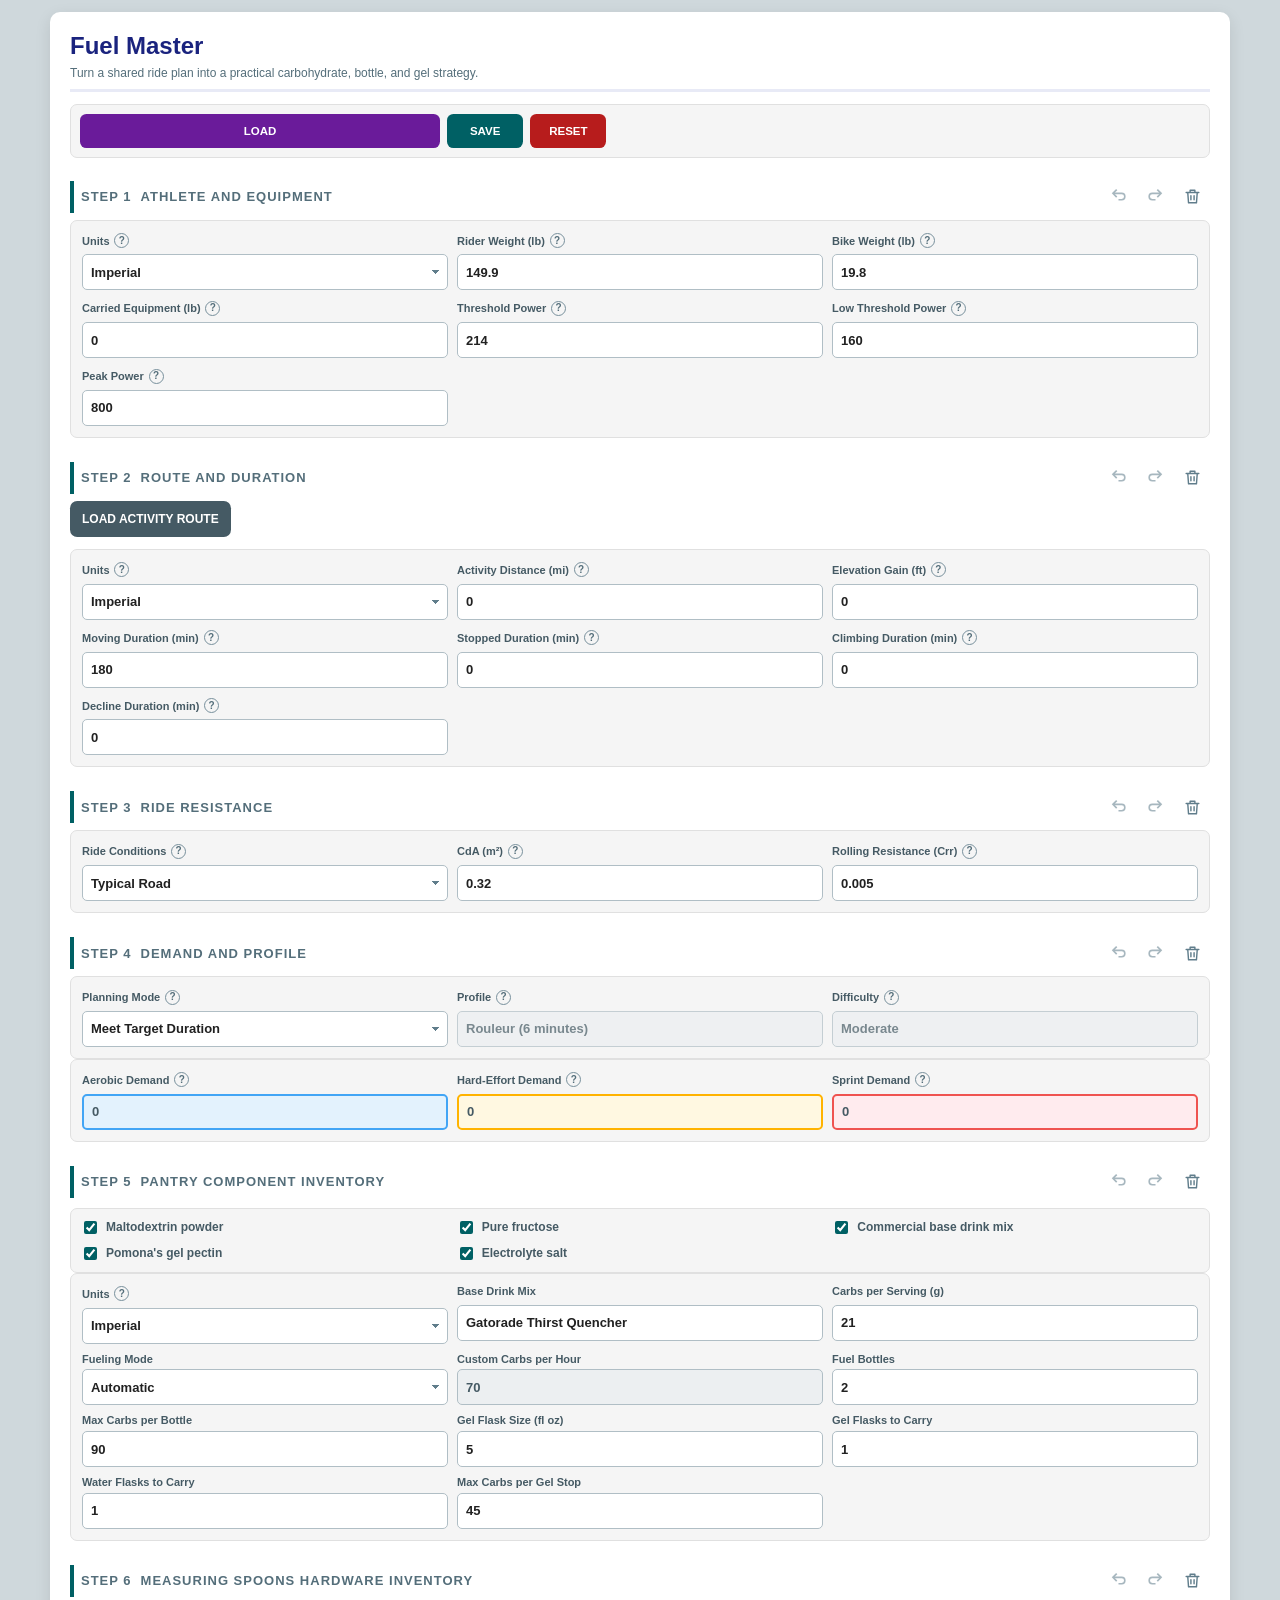
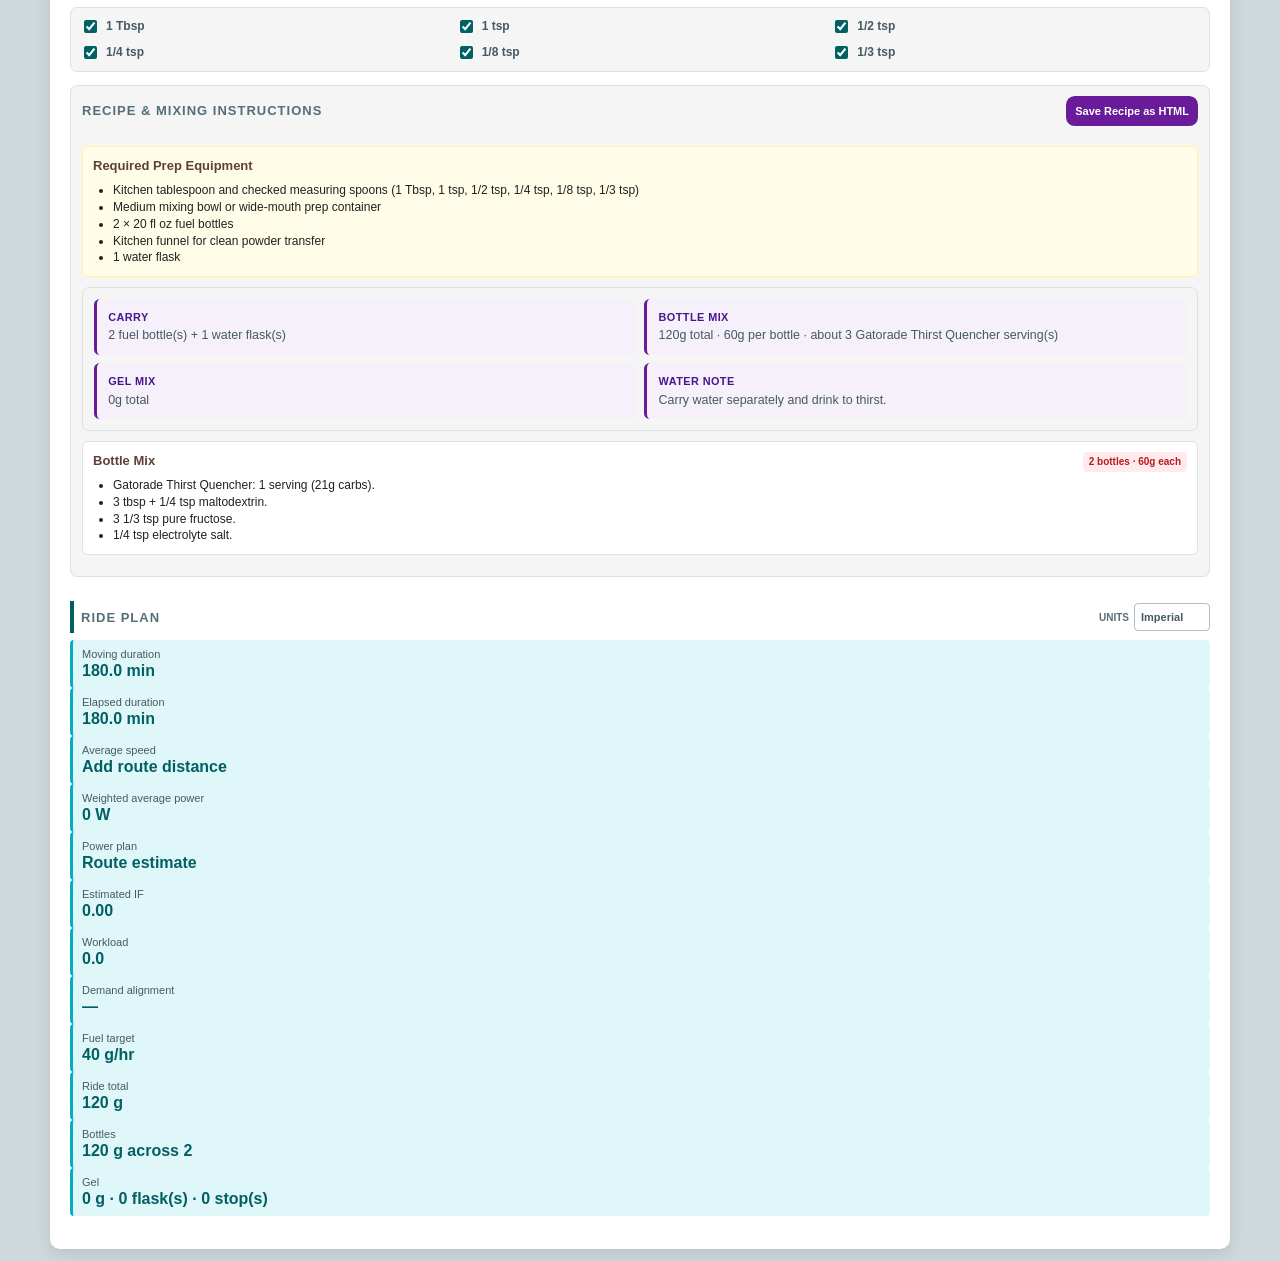
==== velo-tools/fuel-master.html @ 7c9df2c8 "Add refactored Velo Tools project" ====
<!doctype html>
<html lang="en">
<head>
  <meta charset="utf-8">
  <meta name="viewport" content="width=device-width, initial-scale=1">
  <title>Fuel Master</title>
  <link rel="stylesheet" href="./styles.css">
  <link rel="stylesheet" href="./fuel-master.css">
</head>
<body class="fuel-master-page">
<div class="app">
  <header class="app-header">
    <h1>Fuel Master</h1>
    <p>Turn a shared ride plan into a practical carbohydrate, bottle, and gel strategy.</p>
  </header>

  <nav class="toolbar" aria-label="Parameters">
    <div class="parameter-file-slot">
      <button id="load-button" class="parameter-load" type="button">Load</button>
      <div id="loaded-plan-control" class="loaded-file-control" hidden>
        <input id="loaded-plan-name" type="text" readonly aria-label="Loaded parameter file" title="Click to replace the loaded parameter file">
        <button id="remove-plan" class="icon-button danger" type="button" title="Remove loaded parameter file" aria-label="Remove loaded parameter file"><svg viewBox="0 0 24 24" aria-hidden="true"><path d="M4 7h16M9 7V4h6v3m3 0-1 13H7L6 7m4 4v5m4-5v5"/></svg></button>
      </div>
      <input class="file-input" id="load-plan" type="file" accept="application/json,.json">
    </div>
    <button id="save-button" class="parameter-save" type="button">Save</button>
    <button id="reset-button" class="danger" type="button">Reset</button>
  </nav>
  <p id="status" class="status floating-status" role="status" aria-live="polite"></p>

  <main class="layout">
    <div class="stack">
      <section id="authority-note" class="locked-note" hidden></section>
      <div id="planning-fields" class="stack"></div>
      <section class="card">
        <header class="section-title"><div class="section-heading"><span>Step 5</span><h2>Pantry Component Inventory</h2></div><div class="section-actions"><button type="button" class="icon-button" data-fuel-history="undo" data-fuel-section="fueling" title="Undo pantry change" aria-label="Undo pantry change" disabled><svg viewBox="0 0 24 24" aria-hidden="true"><path fill="currentColor" stroke="none" d="M7.5 7H16a5 5 0 0 1 0 10h-4v-2h4a3 3 0 0 0 0-6H7.5l3 3L9 13.5 3.5 8 9 2.5 10.5 4l-3 3Z"/></svg></button><button type="button" class="icon-button" data-fuel-history="redo" data-fuel-section="fueling" title="Redo pantry change" aria-label="Redo pantry change" disabled><svg viewBox="0 0 24 24" aria-hidden="true"><path fill="currentColor" stroke="none" d="M16.5 7H8a5 5 0 0 0 0 10h4v-2H8a3 3 0 0 1 0-6h8.5l-3 3 1.5 1.5L20.5 8 15 2.5 13.5 4l3 3Z"/></svg></button><button type="button" class="icon-button danger" data-fuel-history="reset" data-fuel-section="fueling" title="Reset pantry inventory" aria-label="Reset pantry inventory"><svg viewBox="0 0 24 24" aria-hidden="true"><path d="M4 7h16M9 7V4h6v3m3 0-1 13H7L6 7m4 4v5m4-5v5"/></svg></button></div></header>
        <div class="checklist-group pantry-checklist">
          <label class="check-item"><input id="have-malto" type="checkbox" checked> Maltodextrin powder</label>
          <label class="check-item"><input id="have-fructose" type="checkbox" checked> Pure fructose</label>
          <label class="check-item"><input id="have-gatorade" type="checkbox" checked> Commercial base drink mix</label>
          <label class="check-item"><input id="have-pectin" type="checkbox" checked> Pomona's gel pectin</label>
          <label class="check-item"><input id="have-salt" type="checkbox" checked> Electrolyte salt</label>
        </div>
        <div class="field-grid field-grid--three">
          <label class="field"><span class="field-label">Units <span class="tooltip" tabindex="0" role="note" data-tooltip="Controls the displayed gel volume unit. The saved plan keeps the canonical fluid-ounce value.">?</span></span><select id="fuel-units"><option value="imperial">Imperial</option><option value="metric">Metric</option></select></label>
          <label id="commercial-name-field" class="field"><span>Base Drink Mix</span><input id="drink-name" type="text" value="Gatorade Thirst Quencher"></label>
          <label id="commercial-carbs-field" class="field"><span>Carbs per Serving (g)</span><input id="drink-carbs" type="number" min="0" step="1" value="21"></label>
          <label class="field"><span>Fueling Mode</span><select id="fuel-mode"><option value="automatic">Automatic</option><option value="easy">Easy / Recovery</option><option value="endurance">Endurance</option><option value="hard">Hard Training</option><option value="race">Race</option><option value="custom">Custom</option></select></label>
          <label class="field"><span>Custom Carbs per Hour</span><input id="custom-carbs" type="number" min="20" max="120" step="1" value="70"></label>
          <label class="field"><span>Fuel Bottles</span><input id="bottles" type="number" min="0" step="1" value="2"></label>
          <label class="field"><span>Max Carbs per Bottle</span><input id="bottle-capacity" type="number" min="0" step="1" value="90"></label>
          <label class="field"><span id="gel-size-label">Gel Flask Size (fl oz)</span><input id="gel-size" type="number" min="0" step="0.1" value="5"></label>
          <label class="field"><span>Gel Flasks to Carry</span><input id="gel-flasks" type="number" min="1" step="1" value="1"></label>
          <label class="field"><span>Water Flasks to Carry</span><input id="water-flasks" type="number" min="0" step="1" value="1"></label>
          <label class="field"><span>Max Carbs per Gel Stop</span><input id="gel-stop" type="number" min="1" step="1" value="45"></label>
        </div>
      </section>
      <section class="card">
        <header class="section-title"><div class="section-heading"><span>Step 6</span><h2>Measuring Spoons Hardware Inventory</h2></div><div class="section-actions"><button type="button" class="icon-button" data-fuel-history="undo" data-fuel-section="spoons" title="Undo spoon change" aria-label="Undo spoon change" disabled><svg viewBox="0 0 24 24" aria-hidden="true"><path fill="currentColor" stroke="none" d="M7.5 7H16a5 5 0 0 1 0 10h-4v-2h4a3 3 0 0 0 0-6H7.5l3 3L9 13.5 3.5 8 9 2.5 10.5 4l-3 3Z"/></svg></button><button type="button" class="icon-button" data-fuel-history="redo" data-fuel-section="spoons" title="Redo spoon change" aria-label="Redo spoon change" disabled><svg viewBox="0 0 24 24" aria-hidden="true"><path fill="currentColor" stroke="none" d="M16.5 7H8a5 5 0 0 0 0 10h4v-2H8a3 3 0 0 1 0-6h8.5l-3 3 1.5 1.5L20.5 8 15 2.5 13.5 4l3 3Z"/></svg></button><button type="button" class="icon-button danger" data-fuel-history="reset" data-fuel-section="spoons" title="Reset spoon inventory" aria-label="Reset spoon inventory"><svg viewBox="0 0 24 24" aria-hidden="true"><path d="M4 7h16M9 7V4h6v3m3 0-1 13H7L6 7m4 4v5m4-5v5"/></svg></button></div></header>
        <div class="checklist-group hardware-group">
          <label class="check-item"><input id="spoon-tablespoon" type="checkbox" checked> 1 Tbsp</label>
          <label class="check-item"><input id="spoon-1" type="checkbox" checked> 1 tsp</label>
          <label class="check-item"><input id="spoon-half" type="checkbox" checked> 1/2 tsp</label>
          <label class="check-item"><input id="spoon-quarter" type="checkbox" checked> 1/4 tsp</label>
          <label class="check-item"><input id="spoon-eighth" type="checkbox" checked> 1/8 tsp</label>
          <label class="check-item"><input id="spoon-third" type="checkbox" checked> 1/3 tsp</label>
        </div>
      </section>
      <details id="recipe-section" class="recipe-details" open>
        <summary><span class="recipe-summary-title">Recipe &amp; Mixing Instructions</span><button id="save-recipe" class="recipe-save-btn" type="button">Save Recipe as HTML</button></summary>
        <div id="recipe-export-content" class="recipe-export-content">
          <div class="equipment-card"><h3>Required Prep Equipment</h3><ul id="equipment-list"></ul></div>
          <div id="recipe-plan" class="recipe-plan"></div>
          <section class="recipe-card" id="bottle-recipe-card"><h3>Bottle Mix <span id="bottle-badge" class="target-badge"></span></h3><ul id="bottle-ingredients"></ul></section>
          <section class="recipe-card" id="gel-recipe-card"><h3>Concentrated Recovery Hydrogel <span id="gel-badge" class="target-badge"></span></h3><ul id="gel-ingredients"></ul><ol id="gel-steps"></ol></section>
        </div>
      </details>
    </div>

    <aside class="stack">
      <section class="card">
        <header class="section-title"><div class="section-heading"><h2>Ride Plan</h2></div><label class="summary-units">Units <select id="summary-units"><option value="imperial">Imperial</option><option value="metric">Metric</option></select></label></header>
        <div id="summary"></div>
      </section>
    </aside>
  </main>
</div>

  <script src="./planning-model.js"></script>
  <script src="./app.js"></script>
  <script src="./activity-parser.js"></script>
  <script src="./planning-ui.js"></script>
  <script>
    const { createPlanStore, downloadJson, readJsonFile, setStatus } = VeloApp;
    const { calculateDemandFromTargetDuration, combinedDemand, createDefaultPlan, durationWeightedAveragePower, elapsedDurationMinutes, estimatedWorkload, estimateMechanicalPower, normalizePlan } = VeloPlanning;
    const { renderPlanningUI } = VeloPlanningUI;
    const { parseActivityFile } = VeloActivity;

    const elements = {
      planning: document.querySelector("#planning-fields"), summary: document.querySelector("#summary"),
      recipe: document.querySelector("#recipe-plan"),
      file: document.querySelector("#load-plan"), status: document.querySelector("#status"),
      authority: document.querySelector("#authority-note"), remove: document.querySelector("#remove-plan"),
      loadButton: document.querySelector("#load-button"), loadedControl: document.querySelector("#loaded-plan-control"),
      loadedName: document.querySelector("#loaded-plan-name"),
    };
    const fuelDefaults = {
      mode: "automatic", customCarbs: 70, bottles: 2, bottleCapacity: 90, gelSizeOz: 5, maxGelStop: 45,
      gelFlasks: 1, waterFlasks: 1, drinkName: "Gatorade Thirst Quencher", drinkCarbs: 21,
      haveMalto: true, haveFructose: true, haveGatorade: true, havePectin: true, haveSalt: true,
      spoons: { tablespoon: true, one: true, half: true, quarter: true, eighth: true, third: true }
    };
    let fuel = { ...fuelDefaults, ...JSON.parse(localStorage.getItem("velo-tools:fuel-settings") || "{}") };
    const initial = createDefaultPlan();
    initial.source.tool = "fuel-master";
    const store = createPlanStore("velo-tools:fuel-master", initial);
    const histories = Object.fromEntries(["athlete", "route", "resistance", "demand"].map((id) => [id, { undo: [], redo: [] }]));
    const fuelHistories = { fueling: { undo: [], redo: [] }, spoons: { undo: [], redo: [] } };
    const loadedBaselineKey = "velo-tools:fuel-master:loaded-baseline";
    let loadedBaseline = readLoadedBaseline();

    function readLoadedBaseline() {
      try {
        const saved = JSON.parse(localStorage.getItem(loadedBaselineKey) || "null");
        return saved ? { plan: normalizePlan(saved.plan), fuel: { ...fuelDefaults, ...(saved.fuel || {}) } } : null;
      } catch {
        localStorage.removeItem(loadedBaselineKey);
        return null;
      }
    }

    function setLoadedBaseline(plan, fuelSettings = fuel) {
      loadedBaseline = plan ? { plan: normalizePlan(structuredClone(plan)), fuel: { ...fuelDefaults, ...fuelSettings } } : null;
      if (loadedBaseline) localStorage.setItem(loadedBaselineKey, JSON.stringify(loadedBaseline));
      else localStorage.removeItem(loadedBaselineKey);
    }

    function clearHistories() {
      Object.values(histories).forEach((history) => { history.undo.length = 0; history.redo.length = 0; });
      Object.values(fuelHistories).forEach((history) => { history.undo.length = 0; history.redo.length = 0; });
      updateFuelHistoryButtons();
    }

    function fuelSectionState(section) {
      return section === "spoons" ? { spoons: structuredClone(fuel.spoons || fuelDefaults.spoons) } : { ...fuel, spoons: undefined };
    }
    function rememberFuel(section) {
      fuelHistories[section].undo.push(fuelSectionState(section));
      fuelHistories[section].redo.length = 0;
      updateFuelHistoryButtons();
    }
    function restoreFuelSection(section, snapshot) {
      if (section === "spoons") fuel.spoons = structuredClone(snapshot.spoons);
      else fuel = { ...fuelDefaults, ...snapshot, spoons: fuel.spoons || fuelDefaults.spoons };
      localStorage.setItem("velo-tools:fuel-settings", JSON.stringify(fuel));
      renderFuelFields(); renderSummary(store.get()); updateFuelHistoryButtons();
    }
    function runFuelHistory(section, direction) {
      const history = fuelHistories[section];
      if (!history[direction].length) return;
      const current = fuelSectionState(section);
      history[direction === "undo" ? "redo" : "undo"].push(current);
      restoreFuelSection(section, history[direction].pop());
    }
    function resetFuelSection(section) {
      rememberFuel(section);
      restoreFuelSection(section, section === "spoons" ? { spoons: fuelDefaults.spoons } : fuelDefaults);
    }
    function updateFuelHistoryButtons() {
      document.querySelectorAll("[data-fuel-history]").forEach((button) => {
        const history = fuelHistories[button.dataset.fuelSection];
        if (history) button.disabled = button.dataset.fuelHistory !== "reset" && !history[button.dataset.fuelHistory].length;
      });
    }

    function remember(section) {
      histories[section].undo.push(store.get());
      histories[section].redo.length = 0;
    }

    function runHistory(section, direction) {
      const history = histories[section];
      const source = history[direction];
      if (!source.length) return;
      (direction === "undo" ? history.redo : history.undo).push(store.get());
      store.set(source.pop());
    }

    function resetSection(section) {
      remember(section);
      const plan = store.get();
      plan[section] = structuredClone(createDefaultPlan()[section]);
      store.set(plan);
      setStatus(elements.status, `${section[0].toUpperCase() + section.slice(1)} reset.`);
    }

    function isPowerMasterPlan(plan) { return plan.source.tool === "power-master" && plan.powerTargets.length > 0; }

    // Detailed Power Master rows are the execution authority. Their measured workload
    // becomes Fuel Master's demand baseline while the imported plan remains read-only.
    function syncImportedPowerDemand(plan) {
      if (!plan.powerTargets.length || plan.athlete.thresholdPower <= 0) return;
      const workload = estimatedWorkload(plan);
      const currentDemand = combinedDemand(plan);
      const totalMinutes = plan.powerTargets.reduce((sum, row) => sum + row.durationMinutes, 0);
      const climbMinutes = plan.powerTargets.reduce((sum, row) => sum + (/climb|steep|incline/i.test(row.terrain) ? row.durationMinutes : 0), 0);
      const climbShare = totalMinutes > 0 ? climbMinutes / totalMinutes : 0;
      const averagePower = durationWeightedAveragePower(plan);
      const intensity = averagePower / plan.athlete.thresholdPower;
      plan.demand.profile = climbShare >= .25 ? "climber" : climbShare >= .2 ? "gc" : climbShare < .08 && intensity >= .88 ? "time-trialist" : "rouleur";
      plan.demand.difficulty = intensity >= .85 ? "difficult" : "moderate";
      if (currentDemand > 0) {
        const scale = workload / currentDemand;
        plan.demand.aerobic *= scale;
        plan.demand.hardEffort *= scale;
        plan.demand.sprint *= scale;
      } else {
        plan.demand.aerobic = workload;
        plan.demand.hardEffort = 0;
        plan.demand.sprint = 0;
      }
      plan.demand.mode = "imported";
    }

    function render(plan) {
      const locked = isPowerMasterPlan(plan);
      renderPlanningUI(elements.planning, plan, {
        showUnits: true,
        locked,
        onChange(next, path) {
          remember(path === "units" ? "athlete" : path.split(".")[0]);
          if (next.demand.mode === "target-duration") calculateDemandFromTargetDuration(next);
          store.set(next);
        },
        async onActivityFile(file) {
          try {
            const route = await parseActivityFile(file);
            remember("route");
            const next = store.get();
            next.route = { ...next.route, ...route };
            if (next.demand.mode === "target-duration") calculateDemandFromTargetDuration(next);
            store.set(next);
            setStatus(elements.status, `Loaded ${file.name}.`);
          } catch (error) { setStatus(elements.status, error.message, "error"); }
        },
        onClearActivity() {
          remember("route");
          const next = store.get();
          next.route.activityFileName = null;
          store.set(next);
          setStatus(elements.status, "Activity route removed; route values are now editable.");
        },
        sectionActions: {
          state: Object.fromEntries(Object.entries(histories).map(([id, history]) => [id, { canUndo: history.undo.length > 0, canRedo: history.redo.length > 0 }])),
          undo: (section) => runHistory(section, "undo"),
          redo: (section) => runHistory(section, "redo"),
          reset: resetSection,
        },
      });
      elements.authority.hidden = !locked;
      elements.authority.textContent = locked ? `Power Master owns Steps 1–4${plan.source.fileName ? ` through ${plan.source.fileName}` : ""}. Remove the plan to edit them here.` : "";
      const hasLoadedFile = Boolean(loadedBaseline && plan.source.fileName);
      elements.loadButton.hidden = hasLoadedFile;
      elements.loadedControl.hidden = !hasLoadedFile;
      elements.loadedName.value = hasLoadedFile ? plan.source.fileName : "";
      renderFuelFields();
      renderSummary(plan);
    }

    function renderFuelFields() {
      const imperial = store.get().units !== "metric";
      document.querySelector("#fuel-units").value = imperial ? "imperial" : "metric";
      document.querySelector("#drink-name").value = fuel.drinkName;
      document.querySelector("#drink-carbs").value = fuel.drinkCarbs;
      document.querySelector("#fuel-mode").value = fuel.mode;
      document.querySelector("#custom-carbs").value = fuel.customCarbs;
      document.querySelector("#custom-carbs").disabled = fuel.mode !== "custom";
      document.querySelector("#bottles").value = fuel.bottles;
      document.querySelector("#bottle-capacity").value = fuel.bottleCapacity;
      document.querySelector("#gel-size-label").textContent = `Gel Flask Size (${imperial ? "fl oz" : "ml"})`;
      document.querySelector("#gel-size").value = imperial ? fuel.gelSizeOz : fuel.gelSizeOz * 29.5735295625;
      document.querySelector("#gel-flasks").value = fuel.gelFlasks || 1;
      document.querySelector("#water-flasks").value = fuel.waterFlasks || 0;
      document.querySelector("#gel-stop").value = fuel.maxGelStop;
      document.querySelector("#have-malto").checked = fuel.haveMalto !== false;
      document.querySelector("#have-fructose").checked = fuel.haveFructose !== false;
      document.querySelector("#have-gatorade").checked = fuel.haveGatorade !== false;
      document.querySelector("#commercial-name-field").hidden = fuel.haveGatorade === false;
      document.querySelector("#commercial-carbs-field").hidden = fuel.haveGatorade === false;
      document.querySelector("#have-pectin").checked = fuel.havePectin !== false;
      document.querySelector("#have-salt").checked = fuel.haveSalt !== false;
      document.querySelector("#spoon-1").checked = fuel.spoons?.one !== false;
      document.querySelector("#spoon-tablespoon").checked = fuel.spoons?.tablespoon !== false;
      document.querySelector("#spoon-half").checked = fuel.spoons?.half !== false;
      document.querySelector("#spoon-quarter").checked = fuel.spoons?.quarter !== false;
      document.querySelector("#spoon-eighth").checked = fuel.spoons?.eighth !== false;
      document.querySelector("#spoon-third").checked = fuel.spoons?.third !== false;
    }

    function automaticCarbsPerHour(plan) {
      const avg = durationWeightedAveragePower(plan) || estimateMechanicalPower(plan);
      const ratio = plan.athlete.thresholdPower > 0 ? avg / plan.athlete.thresholdPower : 0;
      let carbs = ratio < .6 ? 35 : ratio < .7 ? 45 : ratio < .8 ? 55 : ratio < .9 ? 70 : 85;
      carbs += Math.min(5, plan.demand.hardEffort * .5) + Math.min(5, plan.demand.sprint);
      const hours = elapsedDurationMinutes(plan) / 60;
      if (hours >= 5) carbs += 10; else if (hours >= 3) carbs += 5;
      return Math.min(90, Math.round(carbs));
    }

    function carbsPerHour(plan) {
      return { automatic: automaticCarbsPerHour(plan), easy: 55, endurance: 70, hard: 85, race: 100, custom: Number(fuel.customCarbs) || 70 }[fuel.mode];
    }

    function escapeHtml(value) {
      return String(value ?? "").replace(/[&<>"']/g, (character) => ({ "&": "&amp;", "<": "&lt;", ">": "&gt;", '"': "&quot;", "'": "&#39;" })[character]);
    }

    function formatSpoonAmount(value) {
      if (!(value > 0.02)) return "";
      const whole = Math.floor(value);
      const fraction = value - whole;
      const allowed = [[0, ""], [0.125, "1/8", fuel.spoons?.eighth], [0.25, "1/4", fuel.spoons?.quarter], [0.333, "1/3", fuel.spoons?.third], [0.5, "1/2", fuel.spoons?.half], [0.667, "2/3", fuel.spoons?.third], [0.75, "3/4", fuel.spoons?.quarter]].filter(item => item[0] === 0 || item[2] !== false);
      const nearest = allowed.reduce((best, item) => Math.abs(item[0] - fraction) < Math.abs(best[0] - fraction) ? item : best, allowed[0]);
      return `${whole ? `${whole} ` : ""}${nearest[1]} tsp`.trim();
    }

    function formatInventoryAmount(value) {
      const spoons = fuel.spoons || fuelDefaults.spoons;
      if (Math.abs(value - 1) < 0.01 && spoons.one !== false) return "1 tsp";
      if (Math.abs(value - 0.5) < 0.01 && spoons.half !== false) return "1/2 tsp";
      if (Math.abs(value - 0.25) < 0.01 && spoons.quarter !== false) return "1/4 tsp";
      if (Math.abs(value - 0.125) < 0.01 && spoons.eighth !== false) return "1/8 tsp";
      if (Math.abs(value - 0.333) < 0.02 && spoons.third !== false) return "1/3 tsp";
      if (spoons.quarter !== false && Math.abs(value * 4 - Math.round(value * 4)) < 0.03) return `${Math.round(value * 4)} × 1/4 tsp`;
      if (spoons.eighth !== false && Math.abs(value * 8 - Math.round(value * 8)) < 0.03) return `${Math.round(value * 8)} × 1/8 tsp`;
      return formatSpoonAmount(value);
    }

    function formatPowder(value) {
      if (!(value > 0.02)) return "";
      if (fuel.spoons?.tablespoon === false) return formatInventoryAmount(value * 3);
      // Keep small powder amounts in total teaspoons (for example 1 tbsp + 1/4 tsp → 3 1/4 tsp).
      if (value < 1.5) return formatSpoonAmount(value * 3);
      const tbsp = Math.floor(value);
      const tsp = Math.round((value - tbsp) * 4) / 4;
      return `${tbsp ? `${tbsp} tbsp` : ""}${tsp ? `${tbsp ? " + " : ""}${formatSpoonAmount(tsp)}` : ""}`.trim();
    }

    function renderRecipe(plan, values) {
      const { bottleShare, gelCarbs, gelFlasks, gelStops, gelPerFlask, gelPerStop, gelLiquidOz, gelLiquidPerStopOz, waterRecommended } = values;
      const bottleCount = Math.max(1, Math.floor(Number(fuel.bottles) || 1));
      const perBottle = bottleShare / bottleCount;
      const baseCarbs = fuel.haveGatorade ? Math.max(0, Number(fuel.drinkCarbs) || 0) : 0;
      const remaining = Math.max(0, perBottle - baseCarbs);
      const bottleIngredients = document.querySelector("#bottle-ingredients");
      bottleIngredients.innerHTML = "";
      if (fuel.haveGatorade && baseCarbs > 0) bottleIngredients.insertAdjacentHTML("beforeend", `<li>${escapeHtml(fuel.drinkName)}: 1 serving (${baseCarbs.toFixed(0)}g carbs).</li>`);
      if (remaining > 0 && fuel.haveMalto && fuel.haveFructose) bottleIngredients.insertAdjacentHTML("beforeend", `<li>${formatPowder(remaining * .65 / 8)} maltodextrin.</li><li>${formatPowder(remaining * .35 / 12)} pure fructose.</li>`);
      else if (remaining > 0) bottleIngredients.insertAdjacentHTML("beforeend", `<li>${formatPowder(remaining / 12)} sugar powder.</li>`);
      if (fuel.haveSalt) bottleIngredients.insertAdjacentHTML("beforeend", `<li>${formatSpoonAmount(.25)} electrolyte salt.</li>`);
      document.querySelector("#bottle-badge").textContent = `${bottleCount} bottle${bottleCount === 1 ? "" : "s"} · ${Math.round(perBottle)}g each`;
      document.querySelector("#bottle-recipe-card").hidden = bottleShare <= 0;

      const spoonInventory = [fuel.spoons?.tablespoon !== false ? "1 Tbsp" : "", fuel.spoons?.one !== false ? "1 tsp" : "", fuel.spoons?.half !== false ? "1/2 tsp" : "", fuel.spoons?.quarter !== false ? "1/4 tsp" : "", fuel.spoons?.eighth !== false ? "1/8 tsp" : "", fuel.spoons?.third !== false ? "1/3 tsp" : ""].filter(Boolean).join(", ");
      document.querySelector("#equipment-list").innerHTML = [
        `Kitchen tablespoon and checked measuring spoons${spoonInventory ? ` (${spoonInventory})` : ""}`, "Medium mixing bowl or wide-mouth prep container",
        `${bottleCount} × 20 fl oz fuel bottle${bottleCount === 1 ? "" : "s"}`, "Kitchen funnel for clean powder transfer",
        gelCarbs > 15 ? `${Math.max(1, Number(fuel.gelFlasks) || 1)} × gel flask${Number(fuel.gelFlasks) === 1 ? "" : "s"}` : "",
        gelCarbs > 15 ? "Heat-safe glass measuring cup and small whisk" : "",
        gelCarbs > 15 ? `${gelStops} planned gel consumption stop${gelStops === 1 ? "" : "s"}` : "",
        gelCarbs > 15 ? (fuel.havePectin ? "Microwave or small saucepan" : "Microwave or warm-water bath") : "",
        Number(fuel.waterFlasks) > 0 ? `${fuel.waterFlasks} water flask${Number(fuel.waterFlasks) === 1 ? "" : "s"}` : ""
      ].filter(Boolean).map(item => `<li>${item}</li>`).join("");

      const gelCard = document.querySelector("#gel-recipe-card");
      gelCard.hidden = gelCarbs <= 15;
      if (gelCarbs <= 15) return;
      document.querySelector("#gel-badge").textContent = `${Math.max(1, Number(fuel.gelFlasks) || 1)} flask${Number(fuel.gelFlasks) === 1 ? "" : "s"} · ${Math.round(gelCarbs)}g total`;
      const gelIngredients = document.querySelector("#gel-ingredients");
      const gelSteps = document.querySelector("#gel-steps");
      gelIngredients.innerHTML = ""; gelSteps.innerHTML = "";
      if (fuel.haveMalto && fuel.haveFructose) gelIngredients.insertAdjacentHTML("beforeend", `<li>${formatPowder(gelCarbs * .67 / 8)} maltodextrin.</li><li>${formatPowder(gelCarbs * .33 / 12)} pure fructose.</li>`);
      else gelIngredients.insertAdjacentHTML("beforeend", `<li>${formatPowder(gelCarbs / 12)} regular sugar base.</li>`);
      if (fuel.havePectin) {
        // Tested working formulation: 1/2 tsp Pomona's pectin + 1 tsp prepared calcium water.
        // Keep these amounts explicit so the instructions do not drift to 3/4 tsp through rounding.
        gelIngredients.insertAdjacentHTML("beforeend", `<li>${formatInventoryAmount(.5)} Pomona's pectin powder + ${formatInventoryAmount(1)} prepared calcium water.</li>`);
      }
      if (fuel.haveSalt) gelIngredients.insertAdjacentHTML("beforeend", `<li>${formatSpoonAmount(.25)} electrolyte salt.</li>`);
      gelIngredients.insertAdjacentHTML("beforeend", `<li>${gelLiquidOz.toFixed(1)} fl oz fruit base (${gelLiquidPerStopOz.toFixed(1)} fl oz per stop).</li>`);
      gelSteps.insertAdjacentHTML("beforeend", `<li>Fill ${Math.max(1, Number(fuel.gelFlasks) || 1)} flask${Number(fuel.gelFlasks) === 1 ? "" : "s"} evenly: about ${Math.round(gelPerFlask)}g each.</li><li>Use over ${gelStops} stop${gelStops === 1 ? "" : "s"}: about ${Math.round(gelPerStop)}g per stop.</li><li>${waterRecommended ? "Drink water with each serving." : "Water is optional at this dilution."}</li>`);
      gelSteps.insertAdjacentHTML("beforeend", `<li>Whisk the dry ingredients in a medium mixing bowl.</li><li>Add fruit base${fuel.havePectin ? " and calcium water" : ""}; whisk until smooth.</li><li>Pour into a heat-safe measuring cup.</li>`);
      if (fuel.havePectin) gelSteps.insertAdjacentHTML("beforeend", `<li>Microwave 30 seconds and stir. Watch continuously; stop immediately when rising begins. Stir and repeat until the mixture has risen three times total.</li><li>Transfer to flasks and seal while warm. Cool to room temperature before refrigerating.</li>`);
      else gelSteps.insertAdjacentHTML("beforeend", `<li>Microwave 25 seconds and stir; repeat briefly if needed.</li><li>Transfer to flasks and seal. Cool to room temperature before refrigerating.</li>`);
    }

    function renderSummary(plan) {
      document.querySelector("#summary-units").value = plan.units === "metric" ? "metric" : "imperial";
      const rate = carbsPerHour(plan);
      const total = Math.round(rate * elapsedDurationMinutes(plan) / 60);
      const bottleCarbs = Math.min(total, fuel.bottles * fuel.bottleCapacity);
      const gelCarbs = Math.max(0, total - bottleCarbs);
      const gelCapacity = fuel.gelSizeOz * 20;
      const gelFlasks = gelCarbs && gelCapacity > 0 ? Math.ceil(gelCarbs / gelCapacity) : 0;
      const gelStops = gelCarbs ? Math.ceil(gelCarbs / fuel.maxGelStop) : 0;
      const avg = durationWeightedAveragePower(plan) || estimateMechanicalPower(plan);
      const movingHours = plan.route.movingDurationMinutes / 60;
      const workload = plan.powerTargets.length ? estimatedWorkload(plan) : (plan.athlete.thresholdPower > 0 ? movingHours * Math.pow(avg / plan.athlete.thresholdPower, 2) * 100 : 0);
      const speedKmh = plan.route.movingDurationMinutes > 0 ? plan.route.distanceKm / (plan.route.movingDurationMinutes / 60) : 0;
      const speed = plan.units === "imperial" ? speedKmh * 0.6213711922 : speedKmh;
      const alignment = combinedDemand(plan) > 0 ? ((workload - combinedDemand(plan)) / combinedDemand(plan)) * 100 : null;
      const servingsPerBottle = fuel.drinkCarbs > 0 ? Math.ceil(Math.min(total / Math.max(1, fuel.bottles), fuel.bottleCapacity) / fuel.drinkCarbs) : 0;
      elements.summary.innerHTML = [
        ["Moving duration", `${plan.route.movingDurationMinutes.toFixed(1)} min`],
        ["Elapsed duration", `${elapsedDurationMinutes(plan).toFixed(1)} min`],
        ["Average speed", speed > 0 ? `${speed.toFixed(1)} ${plan.units === "imperial" ? "mph" : "km/h"}` : "Add route distance"],
        ["Weighted average power", `${Math.round(avg)} W`],
        ["Power plan", plan.powerTargets.length ? `${plan.powerTargets.length} target rows` : "Route estimate"],
        ["Estimated IF", plan.athlete.thresholdPower ? (avg / plan.athlete.thresholdPower).toFixed(2) : "—"],
        ["Workload", workload.toFixed(1)],
        ["Demand alignment", alignment == null ? "—" : `${alignment >= 0 ? "+" : ""}${alignment.toFixed(1)}%`],
        ["Fuel target", `${rate} g/hr`],
        ["Ride total", `${total} g`],
        ["Bottles", `${Math.round(bottleCarbs)} g across ${fuel.bottles}`],
        ["Gel", `${Math.round(gelCarbs)} g · ${gelFlasks} flask(s) · ${gelStops} stop(s)`],
      ].map(([label, value]) => `<div class="metric"><span>${label}</span><strong>${value}</strong></div>`).join("");
      const bottleShare = fuel.bottles > 0 ? Math.min(total, fuel.bottles * fuel.bottleCapacity) : 0;
      const gelPerFlask = gelFlasks > 0 ? gelCarbs / gelFlasks : 0;
      const gelPerStop = gelStops > 0 ? gelCarbs / gelStops : 0;
      elements.recipe.innerHTML = `
        <div class="recipe-item"><strong>Carry</strong><span>${fuel.bottles} fuel bottle(s)${gelFlasks ? ` + ${Math.max(1, Number(fuel.gelFlasks) || 1)} gel flask(s)` : ""} + ${Math.max(0, Number(fuel.waterFlasks) || 0)} water flask(s)</span></div>
        <div class="recipe-item"><strong>Bottle mix</strong><span>${Math.round(bottleShare)}g total · ${fuel.bottles ? Math.round(bottleShare / Math.max(1, fuel.bottles)) : 0}g per bottle${fuel.drinkCarbs > 0 ? ` · about ${servingsPerBottle} ${escapeHtml(fuel.drinkName)} serving(s)` : ""}</span></div>
        <div class="recipe-item"><strong>Gel mix</strong><span>${Math.round(gelCarbs)}g total${gelFlasks ? ` · ${Math.round(gelPerFlask)}g per flask` : ""}${gelStops ? ` · ${Math.round(gelPerStop)}g per stop` : ""}</span></div>
        <div class="recipe-item"><strong>Water note</strong><span>${gelPerStop > 45 ? "Drink water with each gel serving." : "Carry water separately and drink to thirst."}</span></div>`;
      renderRecipe(plan, { bottleShare, gelCarbs, gelFlasks, gelStops, gelPerFlask, gelPerStop, gelLiquidOz: Math.max(2, gelCarbs * .035, gelStops * 2), gelLiquidPerStopOz: gelStops ? Math.max(2, gelCarbs * .035, gelStops * 2) / gelStops : 0, waterRecommended: gelPerStop > 45 });
    }

    document.querySelectorAll("#drink-name,#drink-carbs,#fuel-mode,#custom-carbs,#bottles,#bottle-capacity,#gel-size,#gel-flasks,#water-flasks,#gel-stop,#have-malto,#have-fructose,#have-gatorade,#have-pectin,#have-salt,#spoon-tablespoon,#spoon-1,#spoon-half,#spoon-quarter,#spoon-eighth,#spoon-third").forEach((input) => input.addEventListener("input", () => {
      rememberFuel(input.id.startsWith("spoon-") ? "spoons" : "fueling");
      fuel = {
        drinkName: document.querySelector("#drink-name").value.trim() || fuelDefaults.drinkName,
        drinkCarbs: Number(document.querySelector("#drink-carbs").value) || 0,
        mode: document.querySelector("#fuel-mode").value,
        customCarbs: Number(document.querySelector("#custom-carbs").value),
        bottles: Number(document.querySelector("#bottles").value),
        bottleCapacity: Number(document.querySelector("#bottle-capacity").value),
        gelSizeOz: (Number(document.querySelector("#gel-size").value) || 0) / (store.get().units === "metric" ? 29.5735295625 : 1),
        maxGelStop: Number(document.querySelector("#gel-stop").value),
        gelFlasks: Number(document.querySelector("#gel-flasks").value) || fuelDefaults.gelFlasks,
        waterFlasks: Number(document.querySelector("#water-flasks").value) || 0,
        haveMalto: document.querySelector("#have-malto").checked,
        haveFructose: document.querySelector("#have-fructose").checked,
        haveGatorade: document.querySelector("#have-gatorade").checked,
        havePectin: document.querySelector("#have-pectin").checked,
        haveSalt: document.querySelector("#have-salt").checked,
        spoons: {
          tablespoon: document.querySelector("#spoon-tablespoon").checked,
          one: document.querySelector("#spoon-1").checked, half: document.querySelector("#spoon-half").checked,
          quarter: document.querySelector("#spoon-quarter").checked, eighth: document.querySelector("#spoon-eighth").checked,
          third: document.querySelector("#spoon-third").checked
        }
      };
      localStorage.setItem("velo-tools:fuel-settings", JSON.stringify(fuel));
      renderFuelFields();
      renderSummary(store.get());
    }));
    document.querySelectorAll("[data-fuel-history]").forEach((button) => button.addEventListener("click", () => {
      const section = button.dataset.fuelSection;
      if (button.dataset.fuelHistory === "reset") resetFuelSection(section);
      else runFuelHistory(section, button.dataset.fuelHistory);
    }));
    document.querySelector("#fuel-mode").addEventListener("change", () => {
      rememberFuel("fueling");
      fuel.mode = document.querySelector("#fuel-mode").value;
      const modeDefaults = { easy: 55, endurance: 70, hard: 85, race: 100 };
      fuel.customCarbs = fuel.mode === "automatic" ? automaticCarbsPerHour(store.get()) : (modeDefaults[fuel.mode] || fuel.customCarbs || 70);
      localStorage.setItem("velo-tools:fuel-settings", JSON.stringify(fuel));
      renderFuelFields();
      renderSummary(store.get());
    });
    document.querySelector("#save-recipe").addEventListener("click", () => {
      renderSummary(store.get());
      const html = `<!doctype html><html lang="en"><head><meta charset="utf-8"><meta name="viewport" content="width=device-width,initial-scale=1"><title>Fuel Master Recipe</title><style>body{font:16px/1.5 Arial,sans-serif;max-width:820px;margin:auto;padding:24px;color:#263238}h1,h2,h3{color:#1a237e}.equipment-card,.recipe-card{padding:16px;margin:0 0 16px;border:1px solid #cfd8dc;border-radius:8px;background:#fff}.equipment-card{background:#fffde7}li{margin:.4rem 0}.target-badge{float:right;font-size:12px;background:#ffebee;color:#b71c1c;padding:3px 7px;border-radius:4px}</style></head><body><h1>Fuel Master Recipe</h1>${document.querySelector("#recipe-export-content").innerHTML}</body></html>`;
      const link = document.createElement("a");
      link.href = URL.createObjectURL(new Blob([html], { type: "text/html" }));
      link.download = "fuel-master-recipe.html";
      link.click();
      URL.revokeObjectURL(link.href);
      setStatus(elements.status, "Recipe and mixing instructions saved.");
    });
    document.querySelector("#fuel-units").addEventListener("change", () => {
      const plan = store.get();
      remember("athlete");
      plan.units = document.querySelector("#fuel-units").value;
      store.set(plan);
    });
    document.querySelector("#summary-units").addEventListener("change", (event) => {
      const plan = store.get();
      remember("athlete");
      plan.units = event.target.value;
      store.set(plan);
    });
    elements.loadButton.addEventListener("click", () => elements.file.click());
    elements.loadedName.addEventListener("click", () => elements.file.click());
    elements.file.addEventListener("change", async () => {
      try {
        const file = elements.file.files[0];
        const plan = await readJsonFile(file);
        const raw = JSON.parse(await file.text());
        if (raw.fueling) {
          fuel = { ...fuelDefaults, ...raw.fueling };
          localStorage.setItem("velo-tools:fuel-settings", JSON.stringify(fuel));
        }
        plan.source = { ...plan.source, tool: plan.powerTargets.length ? "power-master" : "fuel-master", fileName: file.name };
        if (plan.powerTargets.length) syncImportedPowerDemand(plan);
        setLoadedBaseline(plan, fuel);
        clearHistories();
        store.set(plan);
        setStatus(elements.status, plan.powerTargets.length ? `Loaded ${file.name}. Shared planning fields are locked.` : `Loaded ${file.name}.`);
      } catch (error) { setStatus(elements.status, error.message, "error"); }
      elements.file.value = "";
    });
    document.querySelector("#save-button").addEventListener("click", () => {
      downloadJson("fuel-master-plan.json", { ...store.get(), fueling: fuel });
      setStatus(elements.status, "Fuel Master parameters saved.");
    });
    elements.remove.addEventListener("click", () => {
      const plan = store.get();
      setLoadedBaseline(null);
      plan.source = { tool: "fuel-master", fileName: null };
      plan.powerTargets = [];
      plan.demand.mode = "manual";
      elements.file.value = "";
      store.set(plan);
      setStatus(elements.status, "Loaded parameter file removed; current planning values are retained.");
    });
    document.querySelector("#reset-button").addEventListener("click", () => {
      const resetToFile = Boolean(loadedBaseline);
      if (!confirm(resetToFile ? "Restore the parameters from the loaded file?" : "Reset Fuel Master to factory defaults?")) return;
      fuel = resetToFile ? { ...loadedBaseline.fuel } : { ...fuelDefaults };
      localStorage.setItem("velo-tools:fuel-settings", JSON.stringify(fuel));
      clearHistories();
      store.set(resetToFile ? structuredClone(loadedBaseline.plan) : initial);
      setStatus(elements.status, resetToFile ? `Restored ${loadedBaseline.plan.source.fileName}.` : "Fuel Master reset to defaults.");
    });

    store.subscribe(render);
    if (!store.loadLocal()) render(initial);
    else if (!loadedBaseline && store.get().source.fileName) {
      setLoadedBaseline(store.get(), fuel);
      render(store.get());
    }
  </script>
</body>
</html>
---- velo-tools/styles.css ----
:root { --primary: #1a237e; --accent: #006064; --danger: #b71c1c; color-scheme: light; font-family: Inter, ui-sans-serif, system-ui, sans-serif; color: #212121; background: #cfd8dc; }
* { box-sizing: border-box; }
[hidden] { display: none !important; }
body { margin: 0; }
button, input, select { font: inherit; }
button { min-height: 40px; padding: .55rem .85rem; border: 0; border-radius: .55rem; background: var(--primary); color: white; font-weight: 700; cursor: pointer; }
button.secondary { color: white; background: var(--accent); }
button.danger { color: white; background: var(--danger); }
button:disabled { cursor: not-allowed; opacity: .55; }
.app-header { padding: 1.25rem max(1rem, calc((100vw - 1180px) / 2)); color: white; background: linear-gradient(135deg, var(--primary), var(--accent)); }
.app-header h1 { margin: 0; font-size: clamp(1.65rem, 5vw, 2.5rem); }
.app-header p { max-width: 720px; margin: .35rem 0 0; color: #dedaff; }
.toolbar { display: flex; flex-wrap: wrap; align-items: end; gap: .45rem; max-width: 1180px; margin: .75rem auto; padding: 0 1rem; }
.toolbar > button,
.toolbar .parameter-file-slot > button { min-width: 76px; min-height: 34px; padding: .4rem .7rem; border-radius: .4rem; font-size: .72rem; text-transform: uppercase; }
.parameter-load { background: #6a1b9a; }
.parameter-load:hover { background: #4a148c; }
.parameter-save { background: var(--accent); }
.parameter-save:hover { background: #004d40; }
.toolbar .parameter-file-slot { flex: 1 1 230px; max-width: 360px; min-width: 0; }
.toolbar .parameter-file-slot > button { width: 100%; }
.loaded-file-control { display: grid; grid-template-columns: minmax(0, 1fr) 40px; gap: .4rem; }
.loaded-file-control.is-locked { grid-template-columns: minmax(0, 1fr); }
.loaded-file-control input { width: 100%; min-width: 0; height: 34px; min-height: 34px; padding: .4rem .55rem; overflow: hidden; border: 1px solid #cbd4e1; border-radius: .45rem; color: #4f5a69; background: #f7f9fa; font-size: .78rem; font-weight: 700; text-overflow: ellipsis; cursor: pointer; }
.loaded-file-control .icon-button { width: 34px; min-height: 34px; }
.layout { display: grid; grid-template-columns: minmax(0, 1fr) minmax(280px, 360px); gap: 1rem; max-width: 1180px; margin: 0 auto 3rem; padding: 0 1rem; }
.stack { display: grid; gap: 1rem; align-content: start; }
.card { padding: 1rem; border: 1px solid #dfe5ee; border-radius: .9rem; background: white; box-shadow: 0 4px 18px rgba(29, 38, 58, .05); }
.section-title { display: flex; align-items: center; justify-content: space-between; gap: .6rem; margin-bottom: .9rem; }
.section-heading { display: flex; align-items: baseline; gap: .6rem; min-width: 0; }
.section-title span { color: var(--accent); font-size: .75rem; font-weight: 800; text-transform: uppercase; letter-spacing: .06em; }
.section-title h2 { margin: 0; font-size: 1.08rem; }
.section-actions { display: flex; flex: 0 0 auto; gap: .3rem; }
.icon-button { display: inline-grid; place-items: center; width: 38px; min-height: 38px; padding: 0; color: #607d8b; background: #eceff1; }
.icon-button svg { width: 21px; height: 21px; fill: none; stroke: currentColor; stroke-width: 1.8; stroke-linecap: round; stroke-linejoin: round; }
.icon-button.danger { color: var(--danger); background: #ffebee; }
.field-grid { display: grid; gap: .8rem; margin-top: .8rem; }
.field-grid--six { grid-template-columns: repeat(3, minmax(0, 1fr)); }
.field-grid--three { grid-template-columns: repeat(3, minmax(0, 1fr)); }
.field { display: grid; gap: .3rem; min-width: 0; }
.field > span { overflow: hidden; color: #4b5565; font-size: .78rem; font-weight: 700; text-overflow: ellipsis; white-space: nowrap; }
.field > .field-label { display: flex; align-items: center; gap: .3rem; overflow: visible; min-height: 18px; }
.tooltip { position: relative; display: inline-flex; flex: 0 0 15px; align-items: center; justify-content: center; width: 15px; height: 15px; border: 1px solid #78909c; border-radius: 50%; color: #546e7a; font-size: 10px; font-weight: 700; line-height: 1; cursor: help; }
.tooltip::after { content: attr(data-tooltip); position: absolute; left: 50%; bottom: calc(100% + 8px); transform: translateX(-50%); width: max-content; max-width: min(260px, calc(100vw - 24px)); padding: 8px 10px; border-radius: 5px; color: #fff; background: #263238; box-shadow: 0 3px 10px rgba(0,0,0,.2); font-size: 11px; font-weight: 400; line-height: 1.35; white-space: normal; opacity: 0; visibility: hidden; pointer-events: none; z-index: 100; }
.tooltip::before { content: ""; position: absolute; left: 50%; bottom: calc(100% + 3px); transform: translateX(-50%); border: 5px solid transparent; border-top-color: #263238; opacity: 0; visibility: hidden; pointer-events: none; z-index: 100; }
.tooltip:hover::after, .tooltip:hover::before, .tooltip:focus::after, .tooltip:focus::before { opacity: 1; visibility: visible; }
.field input, .field select { width: 100%; min-height: 40px; padding: .5rem .6rem; border: 1px solid #cbd4e1; border-radius: .5rem; background: white; }
.field input:disabled, .field select:disabled { color: #4f5a69; background: #f2f4f8; }
.demand-low { background: #e3f2fd !important; border: 2px solid #42a5f5 !important; }
.demand-low:focus { border-color: #1565c0 !important; box-shadow: 0 0 0 3px #bbdefb; }
.demand-high { background: #fff8e1 !important; border: 2px solid #ffb300 !important; }
.demand-high:focus { border-color: #f57f17 !important; box-shadow: 0 0 0 3px #ffecb3; }
.demand-peak { background: #ffebee !important; border: 2px solid #ef5350 !important; }
.demand-peak:focus { border-color: #c62828 !important; box-shadow: 0 0 0 3px #ffcdd2; }
.status { min-height: 1.3rem; margin: .25rem 0; color: #526071; font-size: .85rem; }
.status[data-kind="error"] { color: var(--danger); }
.floating-status { position: fixed; left: 50%; bottom: 18px; z-index: 1400; width: max-content; max-width: calc(100vw - 24px); min-height: 0; margin: 0; padding: .7rem .9rem; border: 1px solid #80cbc4; border-radius: .55rem; color: #fff; background: #006064; box-shadow: 0 7px 24px rgba(0,0,0,.3); font-size: .78rem; font-weight: 750; line-height: 1.35; transform: translate(-50%, calc(100% + 36px)); opacity: 0; visibility: hidden; pointer-events: none; transition: transform .2s ease, opacity .2s ease, visibility .2s ease; }
.floating-status.is-visible { transform: translate(-50%, 0); opacity: 1; visibility: visible; }
.floating-status[data-kind="error"] { border-color: #ef9a9a; color: #fff; background: #b71c1c; }
.metric { display: grid; grid-template-columns: 1fr auto; gap: .5rem; padding: .55rem 0; border-bottom: 1px solid #edf0f4; }
.metric strong { font-variant-numeric: tabular-nums; }
.recipe-plan { display: grid; grid-template-columns: repeat(2, minmax(0, 1fr)); gap: .55rem; }
.recipe-item { display: grid; gap: .2rem; padding: .65rem .7rem; border-left: 3px solid #6a1b9a; border-radius: .35rem; color: #455a64; background: #f5f0fa; font-size: .78rem; line-height: 1.35; }
.recipe-item strong { color: #4a148c; font-size: .68rem; letter-spacing: .04em; text-transform: uppercase; }
.target-list { display: grid; gap: .55rem; }
.target-row { display: grid; grid-template-columns: 1.2fr .85fr repeat(3, .72fr) .75fr .72fr 46px 46px auto; gap: .45rem; align-items: end; padding: .65rem; border: 1px solid #e2e7ef; border-radius: .65rem; }
.target-row .field span { font-size: .7rem; }
.target-row input[type="color"] { min-height: 40px; padding: 3px; cursor: pointer; }
.profile-targets { display: grid; grid-template-columns: minmax(180px, 1fr) minmax(160px, .8fr) minmax(170px, .8fr) auto; gap: .65rem; align-items: end; margin: 0 0 .85rem; padding: .8rem; border: 1px solid #d1c4e9; border-radius: .7rem; background: #ede7f6; }
.profile-targets button { background: #6a1b9a; }
.target-source { display: inline-block; width: fit-content; padding: 2px 5px; border-radius: 999px; color: #546e7a; background: #eceff1; font-size: .62rem; font-weight: 800; text-transform: uppercase; }
.tape { width: 25.4mm; min-height: 70mm; margin: 1rem auto; border: 1px dashed #8d98a8; background: white; }
.tape-row { display: grid; grid-template-columns: 1fr auto; padding: 3px 4px; font-size: 7pt; font-weight: 800; }
.locked-note { padding: .65rem; border-radius: .55rem; color: #422a88; background: #f0ebff; font-size: .85rem; }
.file-input { position: absolute; width: 1px; height: 1px; overflow: hidden; clip: rect(0 0 0 0); }
.activity-control { display: flex; align-items: center; gap: .5rem; max-width: 460px; margin-bottom: .75rem; }
.activity-load { display: inline-flex; align-items: center; min-height: 36px; max-width: 100%; padding: .45rem .75rem; border-radius: .45rem; color: white; background: #455a64; font-size: .75rem; font-weight: 750; text-transform: uppercase; cursor: pointer; }
.activity-loaded-control { flex: 1 1 auto; width: 100%; }
.activity-load.is-disabled { opacity: .6; cursor: not-allowed; }
@media (max-width: 800px) {
  .layout { grid-template-columns: 1fr; }
  .field-grid--six, .field-grid--three { grid-template-columns: repeat(2, minmax(0, 1fr)); }
  .target-row { grid-template-columns: repeat(2, minmax(0, 1fr)); }
  .profile-targets { grid-template-columns: 1fr; }
  .recipe-plan { grid-template-columns: 1fr; }
}
@media (max-width: 480px) {
  .card { padding: .75rem; }
  .field-grid--six, .field-grid--three { grid-template-columns: repeat(2, minmax(0, 1fr)); gap: .55rem; }
}
---- velo-tools/fuel-master.css ----
/* Fuel Master shares Power Master's compact, section-first visual language. */
.fuel-master-page { padding: 12px; background: #cfd8dc; color: #212121; font-family: "Segoe UI", Tahoma, Geneva, Verdana, sans-serif; }
.fuel-master-page .app { width: min(100%, 1180px); margin: auto; padding: 20px; border-radius: 10px; background: #fff; box-shadow: 0 5px 16px rgba(0,0,0,.1); }
.fuel-master-page .app-header { padding: 0 0 9px; border-bottom: 3px solid #e8eaf6; color: #212121; background: none; }
.fuel-master-page .app-header h1 { color: var(--primary); font-size: 24px; }
.fuel-master-page .app-header p { color: #546e7a; font-size: 12px; }
.fuel-master-page .toolbar { max-width: none; margin: 12px 0; padding: 9px; border: 1px solid #e0e0e0; border-radius: 7px; background: #f5f5f5; }
.fuel-master-page .layout { grid-template-columns: minmax(0, 1fr); max-width: none; margin: 0; padding: 0; gap: 0; }
.fuel-master-page .stack { gap: 0; }
.fuel-master-page .card { margin: 0 0 13px; padding: 0; border: 0; border-radius: 0; box-shadow: none; }
.fuel-master-page .section-title { min-height: 32px; margin: 11px 0 7px; padding-left: 7px; border-left: 4px solid var(--accent); }
.fuel-master-page .section-title { justify-content: flex-start; }
.fuel-master-page .section-heading { align-items: baseline; gap: 9px; }
.fuel-master-page .section-title h2,
.fuel-master-page .section-title span { color: #546e7a; font-size: 13px; font-weight: 800; letter-spacing: 1px; text-transform: uppercase; }
.fuel-master-page .section-title h2 { margin: 0; }
.fuel-master-page .summary-units { display: flex; align-items: center; gap: 5px; margin-left: auto; color: #546e7a; font-size: 10px; font-weight: 800; text-transform: uppercase; }
.fuel-master-page .summary-units select { min-height: 28px; padding: 3px 22px 3px 6px; border: 1px solid #b0bec5; border-radius: 4px; color: #455a64; background: #fff; font-size: 11px; font-weight: 700; }
.fuel-master-page .section-actions { margin-left: auto; padding-right: 2px; }
.fuel-master-page .icon-button { width: 32px; min-height: 32px; border-radius: 6px; color: #607d8b; background: transparent; }
.fuel-master-page .icon-button svg { width: 19px; height: 19px; }
.fuel-master-page .icon-button:hover:not(:disabled) { color: var(--primary); background: #eceff1; }
.fuel-master-page .icon-button.danger { color: #607d8b; background: transparent; }
.fuel-master-page .icon-button.danger:hover:not(:disabled) { color: #c62828; }
.fuel-master-page .field-grid { margin: 0; padding: 11px; gap: 9px; border: 1px solid #e0e0e0; border-radius: 7px; background: #f5f5f5; }
.fuel-master-page .field > span { color: #455a64; font-size: 11px; }
.fuel-master-page .field input,
.fuel-master-page .field select { height: 36px; min-height: 36px; border-color: #b0bec5; border-radius: 5px; padding: 6px 8px; color: #212121; font-size: 13px; font-weight: 700; }
.fuel-master-page select { appearance: none; padding-right: 25px !important; overflow: hidden; background-color: #fff; background-image: linear-gradient(45deg, transparent 50%, #607d8b 50%), linear-gradient(135deg, #607d8b 50%, transparent 50%); background-position: calc(100% - 11px) 50%, calc(100% - 7px) 50%; background-size: 4px 4px, 4px 4px; background-repeat: no-repeat; text-overflow: ellipsis; }
.fuel-master-page .field input:disabled,
.fuel-master-page .field select:disabled { color: #455a64; background: #eceff1; }
.fuel-master-page .locked-note { margin-bottom: 10px; font-size: 12px; }
.fuel-master-page .recipe-plan { padding: 11px; border: 1px solid #e0e0e0; border-radius: 7px; background: #f5f5f5; }
.fuel-master-page .checklist-group { display: grid; grid-template-columns: repeat(3, minmax(0, 1fr)); gap: 7px; margin-top: 10px; padding: 9px; border: 1px solid #e0e0e0; border-radius: 7px; background: #f5f5f5; }
.fuel-master-page .check-item { display: flex; align-items: center; gap: 6px; min-width: 0; color: #455a64; font-size: 12px; font-weight: 700; }
.fuel-master-page .check-item input { accent-color: #006064; }
.fuel-master-page .recipe-details { margin: 0 0 13px; border: 1px solid #e0e0e0; border-radius: 7px; background: #f5f5f5; }
.fuel-master-page .recipe-details > summary { display: flex; align-items: center; justify-content: space-between; gap: 9px; padding: 10px 11px; color: #546e7a; font-size: 13px; font-weight: 800; letter-spacing: 1px; text-transform: uppercase; cursor: pointer; }
.fuel-master-page .recipe-summary-title { min-width: 0; }
.fuel-master-page .recipe-save-btn { min-height: 30px; padding: 5px 9px; color: #fff; background: #6a1b9a; font-size: 11px; }
.fuel-master-page .recipe-export-content { padding: 0 11px 11px; }
.fuel-master-page .equipment-card, .fuel-master-page .recipe-card { margin: 10px 0; padding: 10px; border: 1px solid #e0e0e0; border-radius: 6px; background: #fff; font-size: 12px; line-height: 1.4; }
.fuel-master-page .equipment-card { background: #fffde7; border-color: #fff59d; }
.fuel-master-page .equipment-card h3, .fuel-master-page .recipe-card h3 { margin: 0 0 7px; color: #5d4037; font-size: 13px; }
.fuel-master-page .equipment-card ul, .fuel-master-page .recipe-card ul, .fuel-master-page .recipe-card ol { margin: 0; padding-left: 20px; }
.fuel-master-page .target-badge { float: right; color: #b71c1c; background: #ffebee; padding: 3px 6px; border-radius: 4px; font-size: 10px; }
.fuel-master-page .summary-grid { display: grid; grid-template-columns: repeat(2, minmax(0, 1fr)); gap: 7px; }
.fuel-master-page .metric { display: block; padding: 8px 9px; border: 0; border-left: 3px solid #00acc1; border-radius: 4px; background: #e0f7fa; color: #455a64; font-size: 11px; }
.fuel-master-page .metric strong { display: block; margin-top: 2px; color: #006064; font-size: 16px; }
.fuel-master-page .floating-status { min-height: 0; margin: 0; font-size: 12px; }

@media (max-width: 800px) {
  .fuel-master-page { padding: 8px; }
  .fuel-master-page .app { padding: 14px; border-radius: 8px; }
  .fuel-master-page .field-grid--six,
  .fuel-master-page .field-grid--three { grid-template-columns: repeat(2, minmax(0, 1fr)); }
}

@media (max-width: 600px) {
  .fuel-master-page { padding: 5px; }
  .fuel-master-page .app { padding: 10px; }
  .fuel-master-page .toolbar > button,
  .fuel-master-page .toolbar .parameter-file-slot > button { min-width: 0; }
  .fuel-master-page .field-grid { padding: 8px; gap: 7px; }
  .fuel-master-page .summary-grid { grid-template-columns: repeat(2, minmax(0, 1fr)); }
  .fuel-master-page .checklist-group { grid-template-columns: repeat(2, minmax(0, 1fr)); }
}

@media (max-width: 420px) {
  .fuel-master-page .app { padding: 8px; }
  .fuel-master-page .field-grid--six,
  .fuel-master-page .field-grid--three { grid-template-columns: repeat(2, minmax(0, 1fr)); }
  .fuel-master-page .section-title h2,
  .fuel-master-page .section-title span { font-size: 11px; letter-spacing: .6px; }
  .fuel-master-page .recipe-details > summary { align-items: flex-start; flex-direction: column; }
  .fuel-master-page .recipe-save-btn { align-self: flex-start; }
}
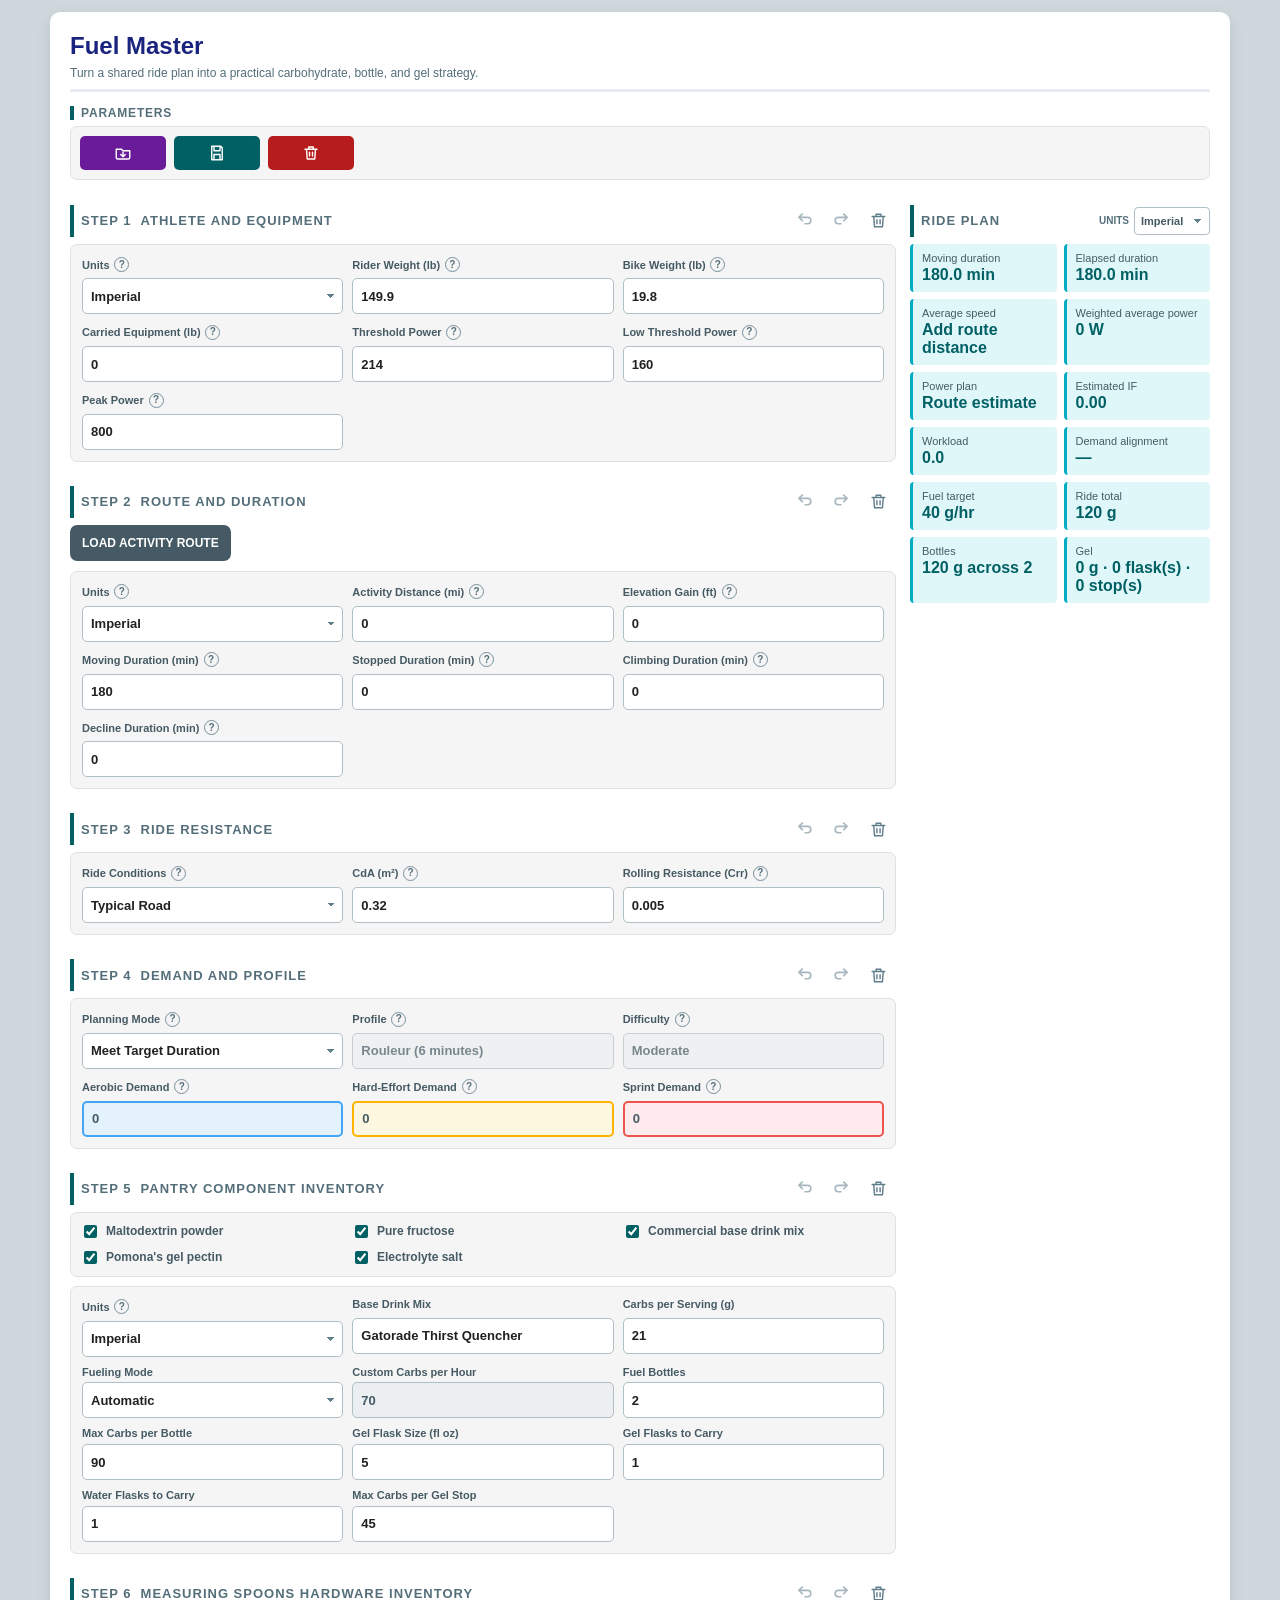
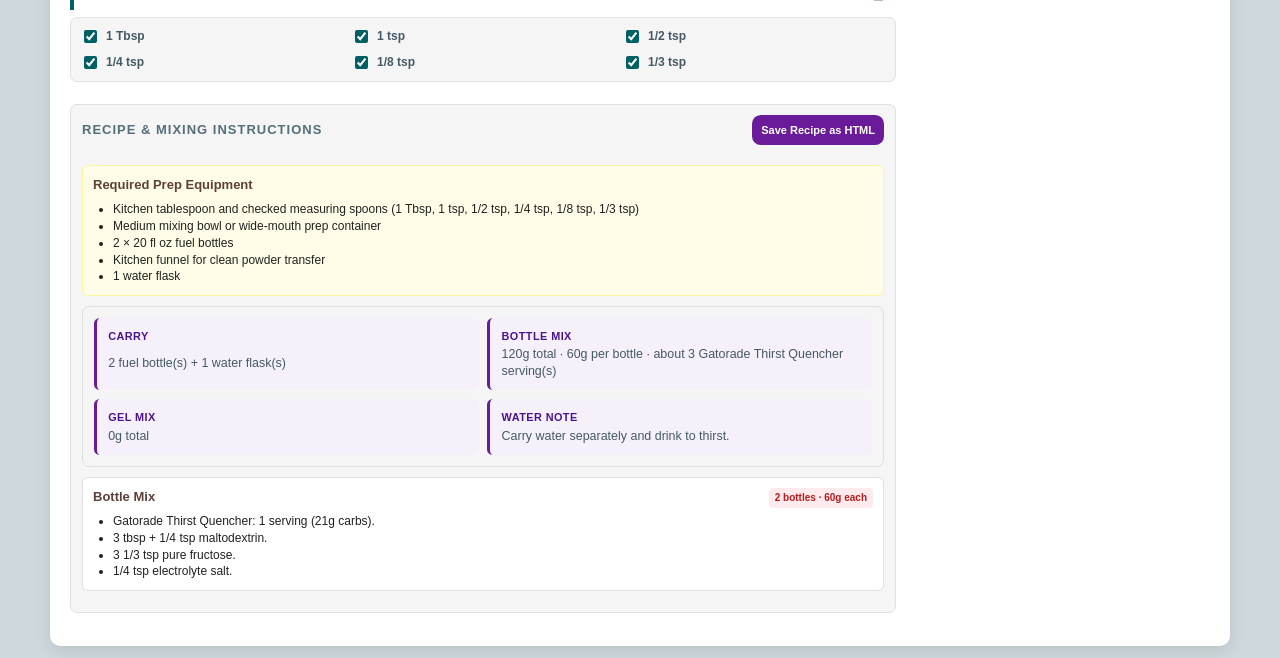
==== commit fcb0eb9d: "refactor velo tools shared layout" ====
--- a/velo-tools/fuel-master.html
+++ b/velo-tools/fuel-master.html
@@ -5,26 +5,28 @@
   <meta name="viewport" content="width=device-width, initial-scale=1">
   <title>Fuel Master</title>
   <link rel="stylesheet" href="./styles.css">
+  <link rel="stylesheet" href="./tool-shell.css">
   <link rel="stylesheet" href="./fuel-master.css">
 </head>
-<body class="fuel-master-page">
+<body class="tool-page fuel-master-page">
 <div class="app">
   <header class="app-header">
     <h1>Fuel Master</h1>
     <p>Turn a shared ride plan into a practical carbohydrate, bottle, and gel strategy.</p>
   </header>
 
-  <nav class="toolbar" aria-label="Parameters">
+  <div class="section-label">Parameters</div>
+  <nav id="parameter-actions" class="parameter-actions" aria-label="Parameters">
     <div class="parameter-file-slot">
-      <button id="load-button" class="parameter-load" type="button">Load</button>
+      <button id="load-button" class="parameter-load parameter-icon-button" type="button" title="Load Parameters" aria-label="Load Parameters"><svg viewBox="0 0 24 24" aria-hidden="true"><path d="M3 7h7l2 2h9v9a2 2 0 0 1-2 2H5a2 2 0 0 1-2-2V7Zm9 10V11m0 6 3-3m-3 3-3-3"/></svg></button>
       <div id="loaded-plan-control" class="loaded-file-control" hidden>
         <input id="loaded-plan-name" type="text" readonly aria-label="Loaded parameter file" title="Click to replace the loaded parameter file">
         <button id="remove-plan" class="icon-button danger" type="button" title="Remove loaded parameter file" aria-label="Remove loaded parameter file"><svg viewBox="0 0 24 24" aria-hidden="true"><path d="M4 7h16M9 7V4h6v3m3 0-1 13H7L6 7m4 4v5m4-5v5"/></svg></button>
       </div>
       <input class="file-input" id="load-plan" type="file" accept="application/json,.json">
     </div>
-    <button id="save-button" class="parameter-save" type="button">Save</button>
-    <button id="reset-button" class="danger" type="button">Reset</button>
+    <button id="save-button" class="parameter-save parameter-icon-button" type="button" title="Save Parameters" aria-label="Save Parameters"><svg viewBox="0 0 24 24" aria-hidden="true"><path d="M5 3h12l2 2v16H5V3Zm3 0v6h8V3M8 21v-7h8v7"/></svg></button>
+    <button id="reset-button" class="danger parameter-icon-button" type="button" title="Reset Parameters" aria-label="Reset Parameters"><svg viewBox="0 0 24 24" aria-hidden="true"><path d="M4 7h16M9 7V4h6v3m3 0-1 13H7L6 7m4 4v5m4-5v5"/></svg></button>
   </nav>
   <p id="status" class="status floating-status" role="status" aria-live="polite"></p>
 
@@ -91,7 +93,7 @@
   <script src="./activity-parser.js"></script>
   <script src="./planning-ui.js"></script>
   <script>
-    const { createPlanStore, downloadJson, readJsonFile, setStatus } = VeloApp;
+    const { attachStickyActions, createPlanStore, downloadJson, readJsonFile, setStatus } = VeloApp;
     const { calculateDemandFromTargetDuration, combinedDemand, createDefaultPlan, durationWeightedAveragePower, elapsedDurationMinutes, estimatedWorkload, estimateMechanicalPower, normalizePlan } = VeloPlanning;
     const { renderPlanningUI } = VeloPlanningUI;
     const { parseActivityFile } = VeloActivity;
@@ -103,7 +105,9 @@
       authority: document.querySelector("#authority-note"), remove: document.querySelector("#remove-plan"),
       loadButton: document.querySelector("#load-button"), loadedControl: document.querySelector("#loaded-plan-control"),
       loadedName: document.querySelector("#loaded-plan-name"),
+      parameterActions: document.querySelector("#parameter-actions"),
     };
+    attachStickyActions(elements.parameterActions);
     const fuelDefaults = {
       mode: "automatic", customCarbs: 70, bottles: 2, bottleCapacity: 90, gelSizeOz: 5, maxGelStop: 45,
       gelFlasks: 1, waterFlasks: 1, drinkName: "Gatorade Thirst Quencher", drinkCarbs: 21,
--- a/velo-tools/styles.css
+++ b/velo-tools/styles.css
@@ -1,4 +1,46 @@
-:root { --primary: #1a237e; --accent: #006064; --danger: #b71c1c; color-scheme: light; font-family: Inter, ui-sans-serif, system-ui, sans-serif; color: #212121; background: #cfd8dc; }
+:root {
+  /* Shared design tokens. Tool-specific styles should consume these instead of
+     introducing near-duplicate colors, dimensions, and spacing values. */
+  --color-primary: #1a237e;
+  --color-accent: #006064;
+  --color-accent-dark: #004d40;
+  --color-load: #6a1b9a;
+  --color-load-dark: #4a148c;
+  --color-danger: #b71c1c;
+  --color-text: #212121;
+  --color-text-muted: #546e7a;
+  --color-icon: #607d8b;
+  --color-page: #cfd8dc;
+  --color-surface: #fff;
+  --color-panel: #f5f5f5;
+  --color-panel-muted: #eceff1;
+  --color-border: #e0e0e0;
+  --color-control-border: #b0bec5;
+  --color-summary: #e0f7fa;
+  --color-summary-accent: #00acc1;
+  --color-summary-text: #006064;
+  --space-1: 4px;
+  --space-2: 6px;
+  --space-3: 8px;
+  --space-4: 11px;
+  --space-5: 14px;
+  --radius-sm: 4px;
+  --radius-md: 7px;
+  --radius-lg: 10px;
+  --control-height: 36px;
+  --icon-control-size: 32px;
+  --content-max: 1180px;
+  --shadow-app: 0 5px 16px rgba(0, 0, 0, .1);
+  --shadow-sticky: 0 5px 16px rgba(38, 50, 56, .2);
+  /* Existing names remain aliases for older component rules. */
+  --primary: var(--color-primary);
+  --accent: var(--color-accent);
+  --danger: var(--color-danger);
+  color-scheme: light;
+  font-family: Inter, ui-sans-serif, system-ui, sans-serif;
+  color: var(--color-text);
+  background: var(--color-page);
+}
 * { box-sizing: border-box; }
 [hidden] { display: none !important; }
 body { margin: 0; }
@@ -72,7 +114,7 @@
 .tape { width: 25.4mm; min-height: 70mm; margin: 1rem auto; border: 1px dashed #8d98a8; background: white; }
 .tape-row { display: grid; grid-template-columns: 1fr auto; padding: 3px 4px; font-size: 7pt; font-weight: 800; }
 .locked-note { padding: .65rem; border-radius: .55rem; color: #422a88; background: #f0ebff; font-size: .85rem; }
-.file-input { position: absolute; width: 1px; height: 1px; overflow: hidden; clip: rect(0 0 0 0); }
+.file-input { position: absolute; width: 1px; height: 1px; overflow: hidden; clip: rect(0 0 0 0); clip-path: inset(50%); white-space: nowrap; }
 .activity-control { display: flex; align-items: center; gap: .5rem; max-width: 460px; margin-bottom: .75rem; }
 .activity-load { display: inline-flex; align-items: center; min-height: 36px; max-width: 100%; padding: .45rem .75rem; border-radius: .45rem; color: white; background: #455a64; font-size: .75rem; font-weight: 750; text-transform: uppercase; cursor: pointer; }
 .activity-loaded-control { flex: 1 1 auto; width: 100%; }
--- a/velo-tools/tool-shell.css
+++ b/velo-tools/tool-shell.css
@@ -0,0 +1,272 @@
+/* Shared compact shell for Fuel Master and Power Master.
+   Specialized controls stay in each tool's stylesheet. */
+.tool-page {
+  padding: 12px;
+  color: var(--color-text);
+  background: var(--color-page);
+  font-family: "Segoe UI", Tahoma, Geneva, Verdana, sans-serif;
+}
+
+.tool-page .app {
+  width: min(100%, var(--content-max));
+  margin: auto;
+  padding: 20px;
+  border-radius: var(--radius-lg);
+  background: var(--color-surface);
+  box-shadow: var(--shadow-app);
+}
+
+.tool-page .app-header {
+  padding: 0 0 9px;
+  border-bottom: 3px solid #e8eaf6;
+  color: var(--color-text);
+  background: none;
+}
+
+.tool-page .app-header h1 { color: var(--color-primary); font-size: 24px; }
+.tool-page .app-header p { color: var(--color-text-muted); font-size: 12px; }
+
+.tool-page .section-label {
+  margin: 14px 0 6px;
+  padding-left: 7px;
+  border-left: 4px solid var(--color-accent);
+  color: var(--color-text-muted);
+  font-size: 12px;
+  font-weight: 800;
+  letter-spacing: .8px;
+  text-transform: uppercase;
+}
+
+.tool-page .status {
+  min-height: 18px;
+  margin: 0 0 8px 12px;
+  color: var(--color-accent);
+  font-size: 12px;
+  font-weight: 700;
+}
+
+.tool-page .floating-status { position: fixed; min-height: 0; margin: 0; color: #fff; font-size: 12px; }
+
+.tool-page .parameter-actions {
+  position: sticky;
+  top: 8px;
+  z-index: 20;
+  display: grid;
+  grid-template-columns: 86px 86px 86px;
+  justify-content: start;
+  align-items: center;
+  gap: var(--space-3);
+  margin-bottom: var(--space-5);
+  padding: 9px;
+  border: 1px solid var(--color-border);
+  border-radius: var(--radius-md);
+  background: var(--color-panel);
+  transition: border-color .16s ease, box-shadow .16s ease, background .16s ease;
+}
+
+.tool-page .parameter-actions:has(.loaded-file-control:not([hidden])) {
+  grid-template-columns: minmax(220px, 300px) 86px 86px;
+}
+
+.tool-page .parameter-actions.is-sticky {
+  border-color: #80cbc4;
+  border-top: 3px solid var(--color-accent);
+  background: rgba(255, 255, 255, .98);
+  box-shadow: var(--shadow-sticky);
+}
+
+.tool-page .parameter-actions > button,
+.tool-page .parameter-file-slot > button {
+  min-width: 86px;
+  min-height: 34px;
+  padding: 6px 9px;
+  border-radius: 5px;
+  font-size: 11px;
+  text-transform: uppercase;
+}
+
+.tool-page .parameter-file-slot { grid-column: 1; min-width: 0; }
+.tool-page .parameter-file-slot > button { width: 86px; }
+.tool-page .parameter-file-slot:has(.loaded-file-control:not([hidden])) { width: min(300px, calc(100vw - 40px)); }
+.tool-page .parameter-save { grid-column: 2; }
+.tool-page .parameter-actions > .danger { grid-column: 3; }
+.tool-page .parameter-icon-button { display: grid; place-items: center; }
+
+.tool-page .parameter-icon-button svg {
+  width: 18px;
+  height: 18px;
+  fill: none;
+  stroke: currentColor;
+  stroke-width: 1.9;
+  stroke-linecap: round;
+  stroke-linejoin: round;
+}
+
+.tool-page .loaded-file-control { display: grid; grid-template-columns: minmax(0, 1fr) 34px; gap: 5px; }
+.tool-page .loaded-file-control.is-locked { grid-template-columns: minmax(0, 1fr); }
+
+.tool-page .loaded-file-control input {
+  width: 100%;
+  min-width: 0;
+  height: 34px;
+  padding: 5px 7px;
+  overflow: hidden;
+  border: 1px solid var(--color-control-border);
+  border-radius: 5px;
+  color: #455a64;
+  background: #f7f9fa;
+  font-size: 12px;
+  font-weight: 700;
+  text-overflow: ellipsis;
+  cursor: pointer;
+}
+
+.tool-page .loaded-file-control .icon-button { width: 34px; min-width: 34px; min-height: 34px; padding: 0; }
+.tool-page .planning-stack { display: grid; gap: 0; }
+.tool-page .card { margin: 0 0 13px; padding: 0; border: 0; border-radius: 0; box-shadow: none; }
+
+.tool-page .section-title {
+  min-height: 32px;
+  margin: 11px 0 7px;
+  padding-left: 7px;
+  border-left: 4px solid var(--color-accent);
+}
+
+.tool-page .section-heading { align-items: center; gap: 9px; }
+.tool-page .section-title h2 { margin: 0; }
+
+.tool-page .section-title h2,
+.tool-page .section-title span {
+  color: var(--color-text-muted);
+  font-size: 13px;
+  font-weight: 800;
+  letter-spacing: 1px;
+  text-transform: uppercase;
+}
+
+.tool-page .section-actions { margin-left: auto; padding-right: 2px; }
+.tool-page .icon-button { width: var(--icon-control-size); min-height: var(--icon-control-size); border-radius: 6px; color: var(--color-icon); background: transparent; }
+.tool-page .icon-button svg { width: 19px; height: 19px; }
+.tool-page .icon-button:hover:not(:disabled) { color: var(--color-primary); background: var(--color-panel-muted); }
+.tool-page .icon-button.danger { color: var(--color-icon); background: transparent; }
+.tool-page .icon-button.danger:hover:not(:disabled) { color: #c62828; }
+
+.tool-page .field-grid,
+.tool-page .appearance-grid {
+  display: grid;
+  grid-template-columns: repeat(auto-fit, minmax(155px, 1fr));
+  gap: 9px;
+  margin: 0;
+  padding: var(--space-4);
+  border: 1px solid var(--color-border);
+  border-radius: var(--radius-md);
+  background: var(--color-panel);
+}
+
+.tool-page .field-grid--six,
+.tool-page .field-grid--three { grid-template-columns: repeat(3, minmax(0, 1fr)); }
+.tool-page .field > span { color: #455a64; font-size: 11px; }
+.tool-page .field > .field-label { min-width: 0; overflow: visible; }
+
+.tool-page .field input,
+.tool-page .field select {
+  height: var(--control-height);
+  min-height: var(--control-height);
+  padding: 6px 8px;
+  border-color: var(--color-control-border);
+  border-radius: 5px;
+  color: var(--color-text);
+  font-size: 13px;
+  font-weight: 700;
+}
+
+.tool-page select {
+  appearance: none;
+  padding-right: 25px !important;
+  overflow: hidden;
+  background-color: var(--color-surface);
+  background-image: linear-gradient(45deg, transparent 50%, var(--color-icon) 50%), linear-gradient(135deg, var(--color-icon) 50%, transparent 50%);
+  background-position: calc(100% - 11px) 50%, calc(100% - 7px) 50%;
+  background-size: 4px 4px, 4px 4px;
+  background-repeat: no-repeat;
+  text-overflow: ellipsis;
+}
+
+.tool-page .field input:disabled,
+.tool-page .field select:disabled { color: #455a64; background: var(--color-panel-muted); }
+.tool-page .activity-control { margin: 0 0 10px; }
+
+.tool-page .summary-units {
+  display: flex;
+  align-items: center;
+  gap: 5px;
+  margin-left: auto;
+  color: var(--color-text-muted);
+  font-size: 10px;
+  font-weight: 800;
+  text-transform: uppercase;
+}
+
+.tool-page .summary-units select {
+  min-height: 28px;
+  padding: 3px 22px 3px 6px;
+  border: 1px solid var(--color-control-border);
+  border-radius: var(--radius-sm);
+  color: #455a64;
+  background-color: var(--color-surface);
+  font-size: 11px;
+  font-weight: 700;
+}
+
+.tool-page .summary-grid { display: grid; grid-template-columns: repeat(auto-fit, minmax(135px, 1fr)); gap: 7px; }
+.tool-page .metric { display: block; padding: 8px 9px; border: 0; border-left: 3px solid var(--color-summary-accent); border-radius: var(--radius-sm); background: var(--color-summary); color: #455a64; font-size: 11px; }
+.tool-page .metric strong { display: block; margin-top: 2px; color: var(--color-summary-text); font-size: 16px; }
+
+/* Small utility set for page composition; keep behavior out of tool markup. */
+.u-min-0 { min-width: 0; }
+.u-w-full { width: 100%; }
+.u-grid { display: grid; }
+.u-stack-2 { display: grid; gap: var(--space-2); }
+.u-center { display: grid; place-items: center; }
+
+@media (max-width: 1120px) {
+  .tool-page { padding: 8px; }
+  .tool-page .app { padding: 14px; border-radius: 8px; }
+}
+
+@media (max-width: 640px) {
+  .tool-page { padding: 5px; }
+  .tool-page .app { padding: 10px; }
+  .tool-page .parameter-actions { grid-template-columns: 42px 42px 42px; align-items: center; }
+  .tool-page .parameter-actions.is-sticky { top: 4px; }
+  .tool-page .parameter-actions:has(.loaded-file-control:not([hidden])) { grid-template-columns: minmax(190px, 1fr) 42px 42px; }
+  .tool-page .parameter-actions .parameter-file-slot { grid-column: 1; width: auto; }
+  .tool-page .parameter-actions .parameter-file-slot > button,
+  .tool-page .parameter-actions > button { width: 42px; min-width: 42px; min-height: 34px; padding: 0; }
+  .tool-page .parameter-save { grid-column: 2; }
+  .tool-page .parameter-actions > .danger { grid-column: 3; }
+  .tool-page .field-grid,
+  .tool-page .appearance-grid { grid-template-columns: repeat(2, minmax(0, 1fr)); padding: 8px; gap: 7px; }
+  .tool-page .field-grid--six,
+  .tool-page .field-grid--three { grid-template-columns: repeat(2, minmax(0, 1fr)); }
+  .tool-page .field > .field-label { flex-wrap: wrap; overflow-wrap: anywhere; white-space: normal; }
+  .tool-page .tooltip::after {
+    position: fixed;
+    right: 12px;
+    bottom: 12px;
+    left: 12px;
+    width: auto;
+    max-width: none;
+    transform: none;
+  }
+  .tool-page .tooltip::before { display: none; }
+  .tool-page select { padding-right: 23px !important; }
+  .tool-page .summary-grid { grid-template-columns: repeat(2, minmax(0, 1fr)); }
+}
+
+@media (max-width: 420px) {
+  .tool-page .app { padding: 8px; }
+  .tool-page .section-title h2,
+  .tool-page .section-title span { font-size: 11px; letter-spacing: .6px; }
+  .tool-page .icon-button { width: 30px; min-height: 30px; }
+}
--- a/velo-tools/fuel-master.css
+++ b/velo-tools/fuel-master.css
@@ -1,77 +1,91 @@
-/* Fuel Master shares Power Master's compact, section-first visual language. */
-.fuel-master-page { padding: 12px; background: #cfd8dc; color: #212121; font-family: "Segoe UI", Tahoma, Geneva, Verdana, sans-serif; }
-.fuel-master-page .app { width: min(100%, 1180px); margin: auto; padding: 20px; border-radius: 10px; background: #fff; box-shadow: 0 5px 16px rgba(0,0,0,.1); }
-.fuel-master-page .app-header { padding: 0 0 9px; border-bottom: 3px solid #e8eaf6; color: #212121; background: none; }
-.fuel-master-page .app-header h1 { color: var(--primary); font-size: 24px; }
-.fuel-master-page .app-header p { color: #546e7a; font-size: 12px; }
-.fuel-master-page .toolbar { max-width: none; margin: 12px 0; padding: 9px; border: 1px solid #e0e0e0; border-radius: 7px; background: #f5f5f5; }
-.fuel-master-page .layout { grid-template-columns: minmax(0, 1fr); max-width: none; margin: 0; padding: 0; gap: 0; }
-.fuel-master-page .stack { gap: 0; }
-.fuel-master-page .card { margin: 0 0 13px; padding: 0; border: 0; border-radius: 0; box-shadow: none; }
-.fuel-master-page .section-title { min-height: 32px; margin: 11px 0 7px; padding-left: 7px; border-left: 4px solid var(--accent); }
-.fuel-master-page .section-title { justify-content: flex-start; }
-.fuel-master-page .section-heading { align-items: baseline; gap: 9px; }
-.fuel-master-page .section-title h2,
-.fuel-master-page .section-title span { color: #546e7a; font-size: 13px; font-weight: 800; letter-spacing: 1px; text-transform: uppercase; }
-.fuel-master-page .section-title h2 { margin: 0; }
-.fuel-master-page .summary-units { display: flex; align-items: center; gap: 5px; margin-left: auto; color: #546e7a; font-size: 10px; font-weight: 800; text-transform: uppercase; }
-.fuel-master-page .summary-units select { min-height: 28px; padding: 3px 22px 3px 6px; border: 1px solid #b0bec5; border-radius: 4px; color: #455a64; background: #fff; font-size: 11px; font-weight: 700; }
-.fuel-master-page .section-actions { margin-left: auto; padding-right: 2px; }
-.fuel-master-page .icon-button { width: 32px; min-height: 32px; border-radius: 6px; color: #607d8b; background: transparent; }
-.fuel-master-page .icon-button svg { width: 19px; height: 19px; }
-.fuel-master-page .icon-button:hover:not(:disabled) { color: var(--primary); background: #eceff1; }
-.fuel-master-page .icon-button.danger { color: #607d8b; background: transparent; }
-.fuel-master-page .icon-button.danger:hover:not(:disabled) { color: #c62828; }
-.fuel-master-page .field-grid { margin: 0; padding: 11px; gap: 9px; border: 1px solid #e0e0e0; border-radius: 7px; background: #f5f5f5; }
-.fuel-master-page .field > span { color: #455a64; font-size: 11px; }
-.fuel-master-page .field input,
-.fuel-master-page .field select { height: 36px; min-height: 36px; border-color: #b0bec5; border-radius: 5px; padding: 6px 8px; color: #212121; font-size: 13px; font-weight: 700; }
-.fuel-master-page select { appearance: none; padding-right: 25px !important; overflow: hidden; background-color: #fff; background-image: linear-gradient(45deg, transparent 50%, #607d8b 50%), linear-gradient(135deg, #607d8b 50%, transparent 50%); background-position: calc(100% - 11px) 50%, calc(100% - 7px) 50%; background-size: 4px 4px, 4px 4px; background-repeat: no-repeat; text-overflow: ellipsis; }
-.fuel-master-page .field input:disabled,
-.fuel-master-page .field select:disabled { color: #455a64; background: #eceff1; }
-.fuel-master-page .locked-note { margin-bottom: 10px; font-size: 12px; }
-.fuel-master-page .recipe-plan { padding: 11px; border: 1px solid #e0e0e0; border-radius: 7px; background: #f5f5f5; }
-.fuel-master-page .checklist-group { display: grid; grid-template-columns: repeat(3, minmax(0, 1fr)); gap: 7px; margin-top: 10px; padding: 9px; border: 1px solid #e0e0e0; border-radius: 7px; background: #f5f5f5; }
-.fuel-master-page .check-item { display: flex; align-items: center; gap: 6px; min-width: 0; color: #455a64; font-size: 12px; font-weight: 700; }
-.fuel-master-page .check-item input { accent-color: #006064; }
-.fuel-master-page .recipe-details { margin: 0 0 13px; border: 1px solid #e0e0e0; border-radius: 7px; background: #f5f5f5; }
-.fuel-master-page .recipe-details > summary { display: flex; align-items: center; justify-content: space-between; gap: 9px; padding: 10px 11px; color: #546e7a; font-size: 13px; font-weight: 800; letter-spacing: 1px; text-transform: uppercase; cursor: pointer; }
-.fuel-master-page .recipe-summary-title { min-width: 0; }
-.fuel-master-page .recipe-save-btn { min-height: 30px; padding: 5px 9px; color: #fff; background: #6a1b9a; font-size: 11px; }
-.fuel-master-page .recipe-export-content { padding: 0 11px 11px; }
-.fuel-master-page .equipment-card, .fuel-master-page .recipe-card { margin: 10px 0; padding: 10px; border: 1px solid #e0e0e0; border-radius: 6px; background: #fff; font-size: 12px; line-height: 1.4; }
-.fuel-master-page .equipment-card { background: #fffde7; border-color: #fff59d; }
-.fuel-master-page .equipment-card h3, .fuel-master-page .recipe-card h3 { margin: 0 0 7px; color: #5d4037; font-size: 13px; }
-.fuel-master-page .equipment-card ul, .fuel-master-page .recipe-card ul, .fuel-master-page .recipe-card ol { margin: 0; padding-left: 20px; }
-.fuel-master-page .target-badge { float: right; color: #b71c1c; background: #ffebee; padding: 3px 6px; border-radius: 4px; font-size: 10px; }
-.fuel-master-page .summary-grid { display: grid; grid-template-columns: repeat(2, minmax(0, 1fr)); gap: 7px; }
-.fuel-master-page .metric { display: block; padding: 8px 9px; border: 0; border-left: 3px solid #00acc1; border-radius: 4px; background: #e0f7fa; color: #455a64; font-size: 11px; }
-.fuel-master-page .metric strong { display: block; margin-top: 2px; color: #006064; font-size: 16px; }
-.fuel-master-page .floating-status { min-height: 0; margin: 0; font-size: 12px; }
-
-@media (max-width: 800px) {
-  .fuel-master-page { padding: 8px; }
-  .fuel-master-page .app { padding: 14px; border-radius: 8px; }
-  .fuel-master-page .field-grid--six,
-  .fuel-master-page .field-grid--three { grid-template-columns: repeat(2, minmax(0, 1fr)); }
+/* Fuel Master-specific fueling, inventory, recipe, and summary components. */
+.fuel-master-page .layout {
+  grid-template-columns: minmax(0, 1fr) minmax(270px, 300px);
+  max-width: none;
+  margin: 0;
+  padding: 0;
+  gap: var(--space-5);
+  align-items: start;
 }
 
-@media (max-width: 600px) {
-  .fuel-master-page { padding: 5px; }
-  .fuel-master-page .app { padding: 10px; }
-  .fuel-master-page .toolbar > button,
-  .fuel-master-page .toolbar .parameter-file-slot > button { min-width: 0; }
-  .fuel-master-page .field-grid { padding: 8px; gap: 7px; }
-  .fuel-master-page .summary-grid { grid-template-columns: repeat(2, minmax(0, 1fr)); }
-  .fuel-master-page .checklist-group { grid-template-columns: repeat(2, minmax(0, 1fr)); }
+.fuel-master-page .stack { gap: 0; min-width: 0; }
+.fuel-master-page .layout > aside > .card { position: sticky; top: 74px; }
+.fuel-master-page .locked-note { margin-bottom: 10px; font-size: 12px; }
+
+.fuel-master-page .checklist-group {
+  display: grid;
+  grid-template-columns: repeat(3, minmax(0, 1fr));
+  gap: 7px;
+  margin: 0 0 9px;
+  padding: 9px;
+  border: 1px solid var(--color-border);
+  border-radius: var(--radius-md);
+  background: var(--color-panel);
+}
+
+.fuel-master-page .check-item { display: flex; align-items: center; gap: 6px; min-width: 0; color: #455a64; font-size: 12px; font-weight: 700; }
+.fuel-master-page .check-item input { accent-color: var(--color-accent); }
+.fuel-master-page .recipe-plan { padding: var(--space-4); border: 1px solid var(--color-border); border-radius: var(--radius-md); background: var(--color-panel); }
+
+.fuel-master-page .recipe-details {
+  margin: 0 0 13px;
+  border: 1px solid var(--color-border);
+  border-radius: var(--radius-md);
+  background: var(--color-panel);
+}
+
+.fuel-master-page .recipe-details > summary {
+  display: grid;
+  grid-template-columns: minmax(0, 1fr) auto;
+  align-items: center;
+  gap: 9px;
+  padding: 10px 11px;
+  color: var(--color-text-muted);
+  font-size: 13px;
+  font-weight: 800;
+  letter-spacing: 1px;
+  text-transform: uppercase;
+  cursor: pointer;
+}
+
+.fuel-master-page .recipe-summary-title { min-width: 0; }
+.fuel-master-page .recipe-save-btn { min-height: 30px; padding: 5px 9px; color: #fff; background: var(--color-load); font-size: 11px; }
+.fuel-master-page .recipe-save-btn:hover { background: var(--color-load-dark); }
+.fuel-master-page .recipe-export-content { padding: 0 11px 11px; }
+
+.fuel-master-page .equipment-card,
+.fuel-master-page .recipe-card {
+  margin: 10px 0;
+  padding: 10px;
+  border: 1px solid var(--color-border);
+  border-radius: 6px;
+  background: var(--color-surface);
+  font-size: 12px;
+  line-height: 1.4;
+}
+
+.fuel-master-page .equipment-card { border-color: #fff59d; background: #fffde7; }
+.fuel-master-page .equipment-card h3,
+.fuel-master-page .recipe-card h3 { margin: 0 0 7px; color: #5d4037; font-size: 13px; }
+.fuel-master-page .equipment-card ul,
+.fuel-master-page .recipe-card ul,
+.fuel-master-page .recipe-card ol { margin: 0; padding-left: 20px; }
+.fuel-master-page .target-badge { float: right; padding: 3px 6px; border-radius: var(--radius-sm); color: #b71c1c; background: #ffebee; font-size: 10px; }
+
+.fuel-master-page #summary { display: grid; grid-template-columns: repeat(2, minmax(0, 1fr)); gap: 7px; }
+.fuel-master-page .recipe-item { min-width: 0; }
+
+@media (max-width: 1120px) {
+  .fuel-master-page .layout { grid-template-columns: 1fr; }
+  .fuel-master-page .layout > aside > .card { position: static; }
+}
+
+@media (max-width: 640px) {
+  .fuel-master-page .checklist-group { grid-template-columns: repeat(2, minmax(0, 1fr)); padding: 8px; }
+  .fuel-master-page #summary { grid-template-columns: repeat(2, minmax(0, 1fr)); }
 }
 
 @media (max-width: 420px) {
-  .fuel-master-page .app { padding: 8px; }
-  .fuel-master-page .field-grid--six,
-  .fuel-master-page .field-grid--three { grid-template-columns: repeat(2, minmax(0, 1fr)); }
-  .fuel-master-page .section-title h2,
-  .fuel-master-page .section-title span { font-size: 11px; letter-spacing: .6px; }
-  .fuel-master-page .recipe-details > summary { align-items: flex-start; flex-direction: column; }
-  .fuel-master-page .recipe-save-btn { align-self: flex-start; }
+  .fuel-master-page .recipe-details > summary { grid-template-columns: 1fr; align-items: start; }
+  .fuel-master-page .recipe-save-btn { justify-self: start; }
 }
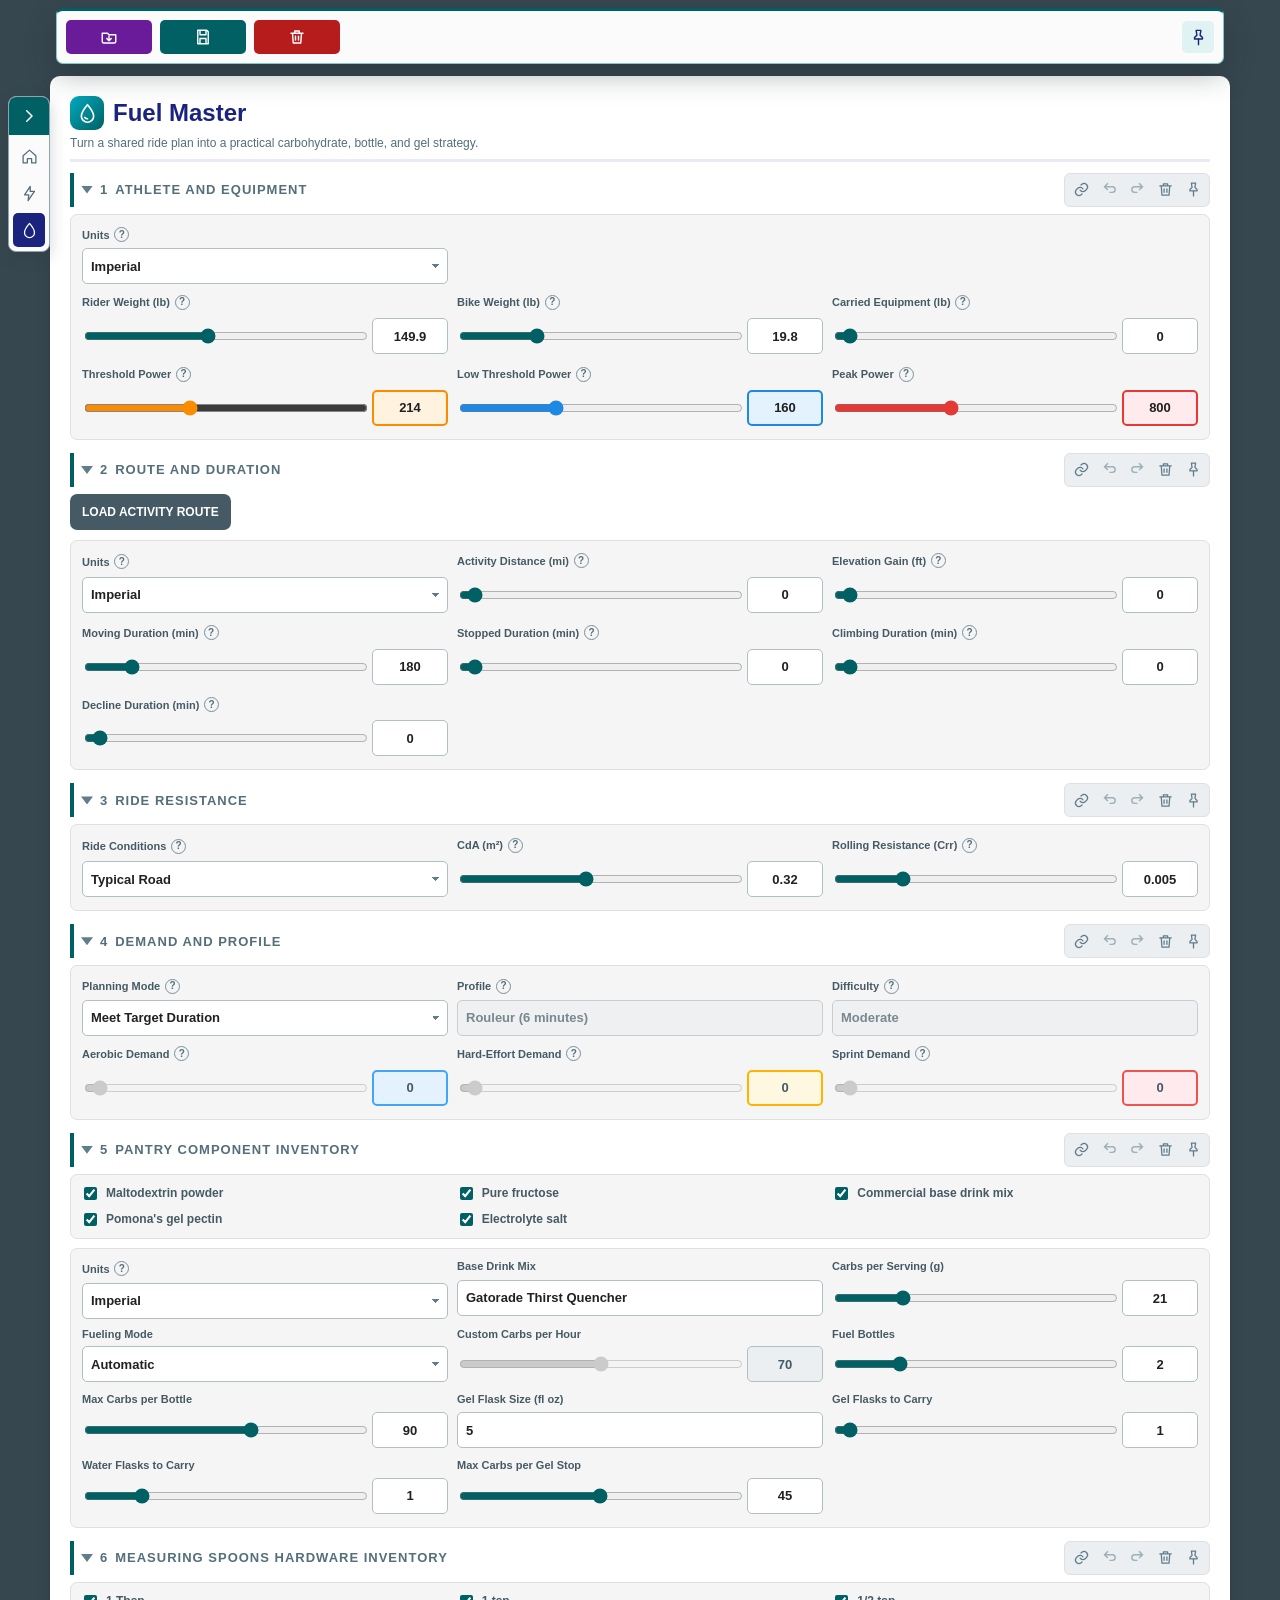
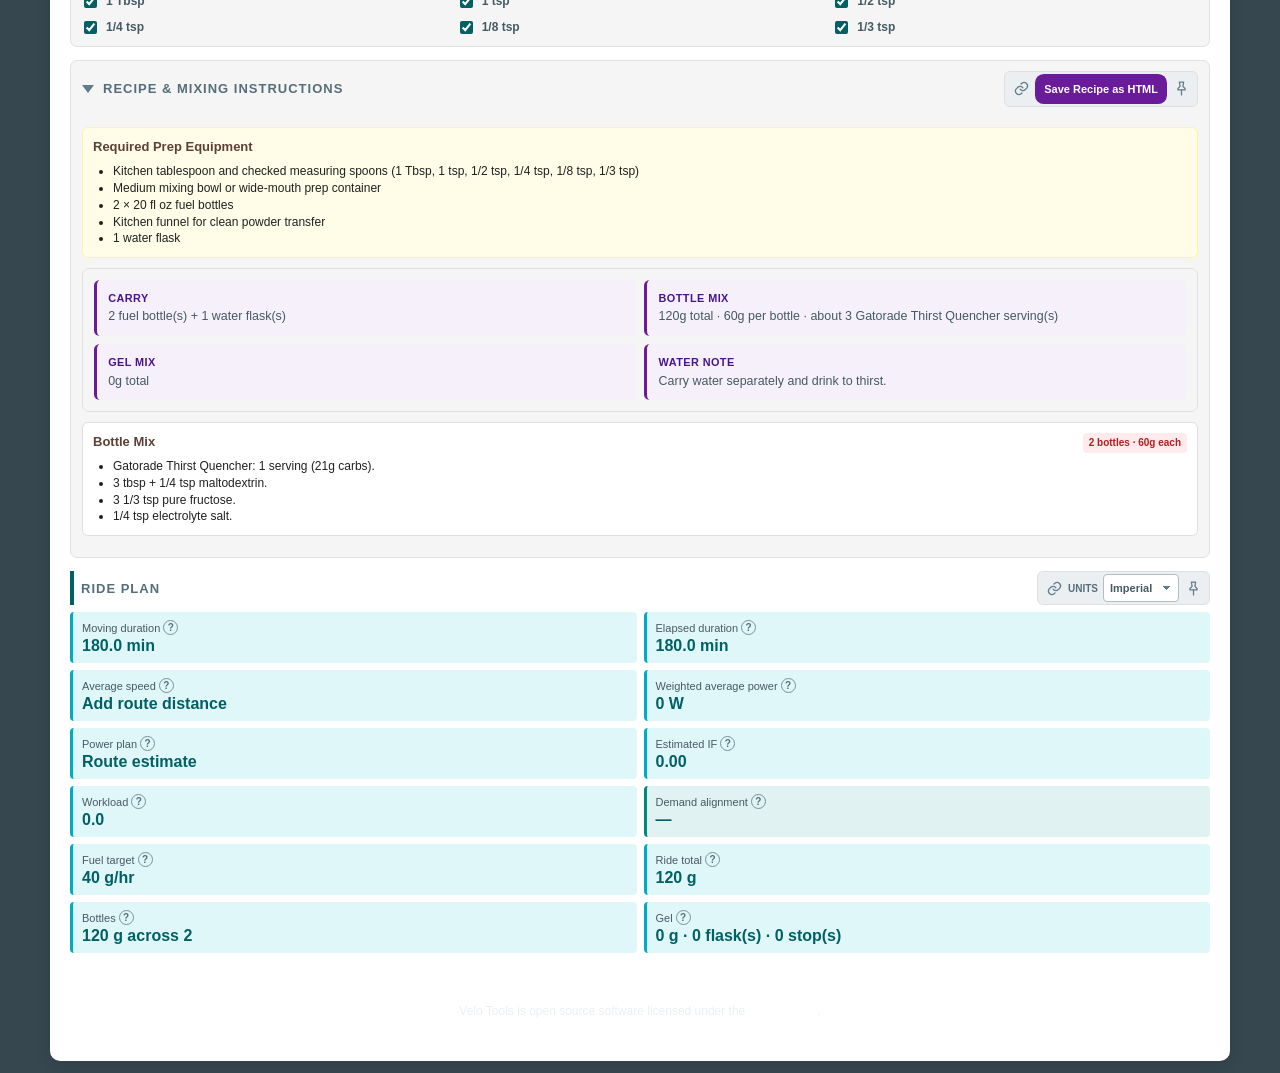
==== commit 8974fc3a: "Refactor Velo Tools planning apps" ====
--- a/velo-tools/fuel-master.html
+++ b/velo-tools/fuel-master.html
@@ -4,6 +4,8 @@
   <meta charset="utf-8">
   <meta name="viewport" content="width=device-width, initial-scale=1">
   <title>Fuel Master</title>
+  <link rel="icon" type="image/svg+xml" href="./icons/fuel-master.svg">
+  <meta name="theme-color" content="#006064">
   <link rel="stylesheet" href="./styles.css">
   <link rel="stylesheet" href="./tool-shell.css">
   <link rel="stylesheet" href="./fuel-master.css">
@@ -11,14 +13,14 @@
 <body class="tool-page fuel-master-page">
 <div class="app">
   <header class="app-header">
-    <h1>Fuel Master</h1>
+    <h1 class="app-title"><span class="tool-mark tool-mark--fuel" aria-hidden="true"><svg viewBox="0 0 24 24"><path d="M12 2S5 10.1 5 15a7 7 0 0 0 14 0c0-4.9-7-13-7-13Z"/><path d="M9 16.5a3.5 3.5 0 0 0 3 1.5"/></svg></span><span>Fuel Master</span></h1>
     <p>Turn a shared ride plan into a practical carbohydrate, bottle, and gel strategy.</p>
   </header>
 
-  <div class="section-label">Parameters</div>
-  <nav id="parameter-actions" class="parameter-actions" aria-label="Parameters">
+  <div class="section-label">0&nbsp; Load Power Parameters</div>
+  <nav id="parameter-actions" class="parameter-actions" aria-label="Load Power Parameters">
     <div class="parameter-file-slot">
-      <button id="load-button" class="parameter-load parameter-icon-button" type="button" title="Load Parameters" aria-label="Load Parameters"><svg viewBox="0 0 24 24" aria-hidden="true"><path d="M3 7h7l2 2h9v9a2 2 0 0 1-2 2H5a2 2 0 0 1-2-2V7Zm9 10V11m0 6 3-3m-3 3-3-3"/></svg></button>
+      <button id="load-button" class="parameter-load parameter-icon-button" type="button" title="Load Power Parameters" aria-label="Load Power Parameters"><svg viewBox="0 0 24 24" aria-hidden="true"><path d="M3 7h7l2 2h9v9a2 2 0 0 1-2 2H5a2 2 0 0 1-2-2V7Zm9 10V11m0 6 3-3m-3 3-3-3"/></svg></button>
       <div id="loaded-plan-control" class="loaded-file-control" hidden>
         <input id="loaded-plan-name" type="text" readonly aria-label="Loaded parameter file" title="Click to replace the loaded parameter file">
         <button id="remove-plan" class="icon-button danger" type="button" title="Remove loaded parameter file" aria-label="Remove loaded parameter file"><svg viewBox="0 0 24 24" aria-hidden="true"><path d="M4 7h16M9 7V4h6v3m3 0-1 13H7L6 7m4 4v5m4-5v5"/></svg></button>
@@ -27,6 +29,7 @@
     </div>
     <button id="save-button" class="parameter-save parameter-icon-button" type="button" title="Save Parameters" aria-label="Save Parameters"><svg viewBox="0 0 24 24" aria-hidden="true"><path d="M5 3h12l2 2v16H5V3Zm3 0v6h8V3M8 21v-7h8v7"/></svg></button>
     <button id="reset-button" class="danger parameter-icon-button" type="button" title="Reset Parameters" aria-label="Reset Parameters"><svg viewBox="0 0 24 24" aria-hidden="true"><path d="M4 7h16M9 7V4h6v3m3 0-1 13H7L6 7m4 4v5m4-5v5"/></svg></button>
+    <button class="parameter-pin icon-button section-sticky-toggle" type="button" data-sticky-target="parameter-actions" data-sticky-default="true" data-sticky-persist="false" title="Pin while scrolling" aria-label="Pin while scrolling" aria-pressed="true"><svg viewBox="0 0 24 24" aria-hidden="true"><path d="M9 3h6l-1 6 3 3v2H7v-2l3-3-1-6Z"/><path d="M12 14v7"/></svg></button>
   </nav>
   <p id="status" class="status floating-status" role="status" aria-live="polite"></p>
 
@@ -34,8 +37,8 @@
     <div class="stack">
       <section id="authority-note" class="locked-note" hidden></section>
       <div id="planning-fields" class="stack"></div>
-      <section class="card">
-        <header class="section-title"><div class="section-heading"><span>Step 5</span><h2>Pantry Component Inventory</h2></div><div class="section-actions"><button type="button" class="icon-button" data-fuel-history="undo" data-fuel-section="fueling" title="Undo pantry change" aria-label="Undo pantry change" disabled><svg viewBox="0 0 24 24" aria-hidden="true"><path fill="currentColor" stroke="none" d="M7.5 7H16a5 5 0 0 1 0 10h-4v-2h4a3 3 0 0 0 0-6H7.5l3 3L9 13.5 3.5 8 9 2.5 10.5 4l-3 3Z"/></svg></button><button type="button" class="icon-button" data-fuel-history="redo" data-fuel-section="fueling" title="Redo pantry change" aria-label="Redo pantry change" disabled><svg viewBox="0 0 24 24" aria-hidden="true"><path fill="currentColor" stroke="none" d="M16.5 7H8a5 5 0 0 0 0 10h4v-2H8a3 3 0 0 1 0-6h8.5l-3 3 1.5 1.5L20.5 8 15 2.5 13.5 4l3 3Z"/></svg></button><button type="button" class="icon-button danger" data-fuel-history="reset" data-fuel-section="fueling" title="Reset pantry inventory" aria-label="Reset pantry inventory"><svg viewBox="0 0 24 24" aria-hidden="true"><path d="M4 7h16M9 7V4h6v3m3 0-1 13H7L6 7m4 4v5m4-5v5"/></svg></button></div></header>
+      <details id="section-pantry" class="card collapsible-section" open>
+        <summary class="section-title"><div class="section-heading"><span>5</span><h2>Pantry Component Inventory</h2></div><div class="section-actions"><a class="icon-button section-link" href="#section-pantry" data-section-link="section-pantry" title="Copy link to Pantry Component Inventory" aria-label="Copy link to Pantry Component Inventory"><svg viewBox="0 0 24 24" aria-hidden="true"><path d="M10 13a5 5 0 0 0 7.5.5l2-2a5 5 0 0 0-7-7l-1.2 1.2"/><path d="M14 11a5 5 0 0 0-7.5-.5l-2 2a5 5 0 0 0 7 7l1.2-1.2"/></svg></a><button type="button" class="icon-button" data-fuel-history="undo" data-fuel-section="fueling" title="Undo pantry change" aria-label="Undo pantry change" disabled><svg viewBox="0 0 24 24" aria-hidden="true"><path fill="currentColor" stroke="none" d="M7.5 7H16a5 5 0 0 1 0 10h-4v-2h4a3 3 0 0 0 0-6H7.5l3 3L9 13.5 3.5 8 9 2.5 10.5 4l-3 3Z"/></svg></button><button type="button" class="icon-button" data-fuel-history="redo" data-fuel-section="fueling" title="Redo pantry change" aria-label="Redo pantry change" disabled><svg viewBox="0 0 24 24" aria-hidden="true"><path fill="currentColor" stroke="none" d="M16.5 7H8a5 5 0 0 0 0 10h4v-2H8a3 3 0 0 1 0-6h8.5l-3 3 1.5 1.5L20.5 8 15 2.5 13.5 4l3 3Z"/></svg></button><button type="button" class="icon-button danger" data-fuel-history="reset" data-fuel-section="fueling" title="Reset pantry inventory" aria-label="Reset pantry inventory"><svg viewBox="0 0 24 24" aria-hidden="true"><path d="M4 7h16M9 7V4h6v3m3 0-1 13H7L6 7m4 4v5m4-5v5"/></svg></button><button class="icon-button section-sticky-toggle" type="button" data-sticky-target="section-pantry" title="Pin while scrolling" aria-label="Pin while scrolling" aria-pressed="false"><svg viewBox="0 0 24 24" aria-hidden="true"><path d="M9 3h6l-1 6 3 3v2H7v-2l3-3-1-6Z"/><path d="M12 14v7"/></svg></button></div></summary>
         <div class="checklist-group pantry-checklist">
           <label class="check-item"><input id="have-malto" type="checkbox" checked> Maltodextrin powder</label>
           <label class="check-item"><input id="have-fructose" type="checkbox" checked> Pure fructose</label>
@@ -46,19 +49,19 @@
         <div class="field-grid field-grid--three">
           <label class="field"><span class="field-label">Units <span class="tooltip" tabindex="0" role="note" data-tooltip="Controls the displayed gel volume unit. The saved plan keeps the canonical fluid-ounce value.">?</span></span><select id="fuel-units"><option value="imperial">Imperial</option><option value="metric">Metric</option></select></label>
           <label id="commercial-name-field" class="field"><span>Base Drink Mix</span><input id="drink-name" type="text" value="Gatorade Thirst Quencher"></label>
-          <label id="commercial-carbs-field" class="field"><span>Carbs per Serving (g)</span><input id="drink-carbs" type="number" min="0" step="1" value="21"></label>
+          <label id="commercial-carbs-field" class="field"><span>Carbs per Serving (g)</span><input id="drink-carbs" type="number" min="0" max="100" step="1" value="21" data-slider-max="100"></label>
           <label class="field"><span>Fueling Mode</span><select id="fuel-mode"><option value="automatic">Automatic</option><option value="easy">Easy / Recovery</option><option value="endurance">Endurance</option><option value="hard">Hard Training</option><option value="race">Race</option><option value="custom">Custom</option></select></label>
-          <label class="field"><span>Custom Carbs per Hour</span><input id="custom-carbs" type="number" min="20" max="120" step="1" value="70"></label>
-          <label class="field"><span>Fuel Bottles</span><input id="bottles" type="number" min="0" step="1" value="2"></label>
-          <label class="field"><span>Max Carbs per Bottle</span><input id="bottle-capacity" type="number" min="0" step="1" value="90"></label>
+          <label class="field"><span>Custom Carbs per Hour</span><input id="custom-carbs" type="number" min="20" max="120" step="1" value="70" data-slider-min="20" data-slider-max="120"></label>
+          <label class="field"><span>Fuel Bottles</span><input id="bottles" type="number" min="0" max="10" step="1" value="2" data-slider-max="10"></label>
+          <label class="field"><span>Max Carbs per Bottle</span><input id="bottle-capacity" type="number" min="0" max="150" step="1" value="90" data-slider-max="150"></label>
           <label class="field"><span id="gel-size-label">Gel Flask Size (fl oz)</span><input id="gel-size" type="number" min="0" step="0.1" value="5"></label>
-          <label class="field"><span>Gel Flasks to Carry</span><input id="gel-flasks" type="number" min="1" step="1" value="1"></label>
-          <label class="field"><span>Water Flasks to Carry</span><input id="water-flasks" type="number" min="0" step="1" value="1"></label>
-          <label class="field"><span>Max Carbs per Gel Stop</span><input id="gel-stop" type="number" min="1" step="1" value="45"></label>
+          <label class="field"><span>Gel Flasks to Carry</span><input id="gel-flasks" type="number" min="1" max="6" step="1" value="1" data-slider-min="1" data-slider-max="6"></label>
+          <label class="field"><span>Water Flasks to Carry</span><input id="water-flasks" type="number" min="0" max="6" step="1" value="1" data-slider-max="6"></label>
+          <label class="field"><span>Max Carbs per Gel Stop</span><input id="gel-stop" type="number" min="1" max="90" step="1" value="45" data-slider-min="1" data-slider-max="90"></label>
         </div>
-      </section>
-      <section class="card">
-        <header class="section-title"><div class="section-heading"><span>Step 6</span><h2>Measuring Spoons Hardware Inventory</h2></div><div class="section-actions"><button type="button" class="icon-button" data-fuel-history="undo" data-fuel-section="spoons" title="Undo spoon change" aria-label="Undo spoon change" disabled><svg viewBox="0 0 24 24" aria-hidden="true"><path fill="currentColor" stroke="none" d="M7.5 7H16a5 5 0 0 1 0 10h-4v-2h4a3 3 0 0 0 0-6H7.5l3 3L9 13.5 3.5 8 9 2.5 10.5 4l-3 3Z"/></svg></button><button type="button" class="icon-button" data-fuel-history="redo" data-fuel-section="spoons" title="Redo spoon change" aria-label="Redo spoon change" disabled><svg viewBox="0 0 24 24" aria-hidden="true"><path fill="currentColor" stroke="none" d="M16.5 7H8a5 5 0 0 0 0 10h4v-2H8a3 3 0 0 1 0-6h8.5l-3 3 1.5 1.5L20.5 8 15 2.5 13.5 4l3 3Z"/></svg></button><button type="button" class="icon-button danger" data-fuel-history="reset" data-fuel-section="spoons" title="Reset spoon inventory" aria-label="Reset spoon inventory"><svg viewBox="0 0 24 24" aria-hidden="true"><path d="M4 7h16M9 7V4h6v3m3 0-1 13H7L6 7m4 4v5m4-5v5"/></svg></button></div></header>
+      </details>
+      <details id="section-spoons" class="card collapsible-section" open>
+        <summary class="section-title"><div class="section-heading"><span>6</span><h2>Measuring Spoons Hardware Inventory</h2></div><div class="section-actions"><a class="icon-button section-link" href="#section-spoons" data-section-link="section-spoons" title="Copy link to Measuring Spoons Hardware Inventory" aria-label="Copy link to Measuring Spoons Hardware Inventory"><svg viewBox="0 0 24 24" aria-hidden="true"><path d="M10 13a5 5 0 0 0 7.5.5l2-2a5 5 0 0 0-7-7l-1.2 1.2"/><path d="M14 11a5 5 0 0 0-7.5-.5l-2 2a5 5 0 0 0 7 7l1.2-1.2"/></svg></a><button type="button" class="icon-button" data-fuel-history="undo" data-fuel-section="spoons" title="Undo spoon change" aria-label="Undo spoon change" disabled><svg viewBox="0 0 24 24" aria-hidden="true"><path fill="currentColor" stroke="none" d="M7.5 7H16a5 5 0 0 1 0 10h-4v-2h4a3 3 0 0 0 0-6H7.5l3 3L9 13.5 3.5 8 9 2.5 10.5 4l-3 3Z"/></svg></button><button type="button" class="icon-button" data-fuel-history="redo" data-fuel-section="spoons" title="Redo spoon change" aria-label="Redo spoon change" disabled><svg viewBox="0 0 24 24" aria-hidden="true"><path fill="currentColor" stroke="none" d="M16.5 7H8a5 5 0 0 0 0 10h4v-2H8a3 3 0 0 1 0-6h8.5l-3 3 1.5 1.5L20.5 8 15 2.5 13.5 4l3 3Z"/></svg></button><button type="button" class="icon-button danger" data-fuel-history="reset" data-fuel-section="spoons" title="Reset spoon inventory" aria-label="Reset spoon inventory"><svg viewBox="0 0 24 24" aria-hidden="true"><path d="M4 7h16M9 7V4h6v3m3 0-1 13H7L6 7m4 4v5m4-5v5"/></svg></button><button class="icon-button section-sticky-toggle" type="button" data-sticky-target="section-spoons" title="Pin while scrolling" aria-label="Pin while scrolling" aria-pressed="false"><svg viewBox="0 0 24 24" aria-hidden="true"><path d="M9 3h6l-1 6 3 3v2H7v-2l3-3-1-6Z"/><path d="M12 14v7"/></svg></button></div></summary>
         <div class="checklist-group hardware-group">
           <label class="check-item"><input id="spoon-tablespoon" type="checkbox" checked> 1 Tbsp</label>
           <label class="check-item"><input id="spoon-1" type="checkbox" checked> 1 tsp</label>
@@ -67,9 +70,9 @@
           <label class="check-item"><input id="spoon-eighth" type="checkbox" checked> 1/8 tsp</label>
           <label class="check-item"><input id="spoon-third" type="checkbox" checked> 1/3 tsp</label>
         </div>
-      </section>
+      </details>
       <details id="recipe-section" class="recipe-details" open>
-        <summary><span class="recipe-summary-title">Recipe &amp; Mixing Instructions</span><button id="save-recipe" class="recipe-save-btn" type="button">Save Recipe as HTML</button></summary>
+        <summary><span class="recipe-summary-title">Recipe &amp; Mixing Instructions</span><div class="section-actions"><button type="button" class="icon-button section-link" data-section-link="recipe-section" title="Copy link to Recipe and Mixing Instructions" aria-label="Copy link to Recipe and Mixing Instructions"><svg viewBox="0 0 24 24" aria-hidden="true"><path d="M10 13a5 5 0 0 0 7.5.5l2-2a5 5 0 0 0-7-7l-1.2 1.2"/><path d="M14 11a5 5 0 0 0-7.5-.5l-2 2a5 5 0 0 0 7 7l1.2-1.2"/></svg></button><button id="save-recipe" class="recipe-save-btn" type="button">Save Recipe as HTML</button><button class="icon-button section-sticky-toggle" type="button" data-sticky-target="recipe-section" title="Pin while scrolling" aria-label="Pin while scrolling" aria-pressed="false"><svg viewBox="0 0 24 24" aria-hidden="true"><path d="M9 3h6l-1 6 3 3v2H7v-2l3-3-1-6Z"/><path d="M12 14v7"/></svg></button></div></summary>
         <div id="recipe-export-content" class="recipe-export-content">
           <div class="equipment-card"><h3>Required Prep Equipment</h3><ul id="equipment-list"></ul></div>
           <div id="recipe-plan" class="recipe-plan"></div>
@@ -77,483 +80,23 @@
           <section class="recipe-card" id="gel-recipe-card"><h3>Concentrated Recovery Hydrogel <span id="gel-badge" class="target-badge"></span></h3><ul id="gel-ingredients"></ul><ol id="gel-steps"></ol></section>
         </div>
       </details>
-    </div>
 
-    <aside class="stack">
-      <section class="card">
-        <header class="section-title"><div class="section-heading"><h2>Ride Plan</h2></div><label class="summary-units">Units <select id="summary-units"><option value="imperial">Imperial</option><option value="metric">Metric</option></select></label></header>
+      <section id="section-ride-plan" class="card ride-plan-section">
+        <header class="section-title"><div class="section-heading"><h2>Ride Plan</h2></div><div class="section-actions"><button type="button" class="icon-button section-link" data-section-link="section-ride-plan" title="Copy link to Ride Plan" aria-label="Copy link to Ride Plan"><svg viewBox="0 0 24 24" aria-hidden="true"><path d="M10 13a5 5 0 0 0 7.5.5l2-2a5 5 0 0 0-7-7l-1.2 1.2"/><path d="M14 11a5 5 0 0 0-7.5-.5l-2 2a5 5 0 0 0 7 7l1.2-1.2"/></svg></button><label class="summary-units">Units <select id="summary-units"><option value="imperial">Imperial</option><option value="metric">Metric</option></select></label><button class="icon-button section-sticky-toggle" type="button" data-sticky-target="section-ride-plan" title="Pin while scrolling" aria-label="Pin while scrolling" aria-pressed="false"><svg viewBox="0 0 24 24" aria-hidden="true"><path d="M9 3h6l-1 6 3 3v2H7v-2l3-3-1-6Z"/><path d="M12 14v7"/></svg></button></div></header>
         <div id="summary"></div>
       </section>
-    </aside>
+    </div>
   </main>
+  <footer class="site-footer">Velo Tools is open source software licensed under the <a href="./LICENSE">MIT License</a>.</footer>
 </div>
 
-  <script src="./planning-model.js"></script>
-  <script src="./app.js"></script>
-  <script src="./activity-parser.js"></script>
-  <script src="./planning-ui.js"></script>
-  <script>
-    const { attachStickyActions, createPlanStore, downloadJson, readJsonFile, setStatus } = VeloApp;
-    const { calculateDemandFromTargetDuration, combinedDemand, createDefaultPlan, durationWeightedAveragePower, elapsedDurationMinutes, estimatedWorkload, estimateMechanicalPower, normalizePlan } = VeloPlanning;
-    const { renderPlanningUI } = VeloPlanningUI;
-    const { parseActivityFile } = VeloActivity;
-
-    const elements = {
-      planning: document.querySelector("#planning-fields"), summary: document.querySelector("#summary"),
-      recipe: document.querySelector("#recipe-plan"),
-      file: document.querySelector("#load-plan"), status: document.querySelector("#status"),
-      authority: document.querySelector("#authority-note"), remove: document.querySelector("#remove-plan"),
-      loadButton: document.querySelector("#load-button"), loadedControl: document.querySelector("#loaded-plan-control"),
-      loadedName: document.querySelector("#loaded-plan-name"),
-      parameterActions: document.querySelector("#parameter-actions"),
-    };
-    attachStickyActions(elements.parameterActions);
-    const fuelDefaults = {
-      mode: "automatic", customCarbs: 70, bottles: 2, bottleCapacity: 90, gelSizeOz: 5, maxGelStop: 45,
-      gelFlasks: 1, waterFlasks: 1, drinkName: "Gatorade Thirst Quencher", drinkCarbs: 21,
-      haveMalto: true, haveFructose: true, haveGatorade: true, havePectin: true, haveSalt: true,
-      spoons: { tablespoon: true, one: true, half: true, quarter: true, eighth: true, third: true }
-    };
-    let fuel = { ...fuelDefaults, ...JSON.parse(localStorage.getItem("velo-tools:fuel-settings") || "{}") };
-    const initial = createDefaultPlan();
-    initial.source.tool = "fuel-master";
-    const store = createPlanStore("velo-tools:fuel-master", initial);
-    const histories = Object.fromEntries(["athlete", "route", "resistance", "demand"].map((id) => [id, { undo: [], redo: [] }]));
-    const fuelHistories = { fueling: { undo: [], redo: [] }, spoons: { undo: [], redo: [] } };
-    const loadedBaselineKey = "velo-tools:fuel-master:loaded-baseline";
-    let loadedBaseline = readLoadedBaseline();
-
-    function readLoadedBaseline() {
-      try {
-        const saved = JSON.parse(localStorage.getItem(loadedBaselineKey) || "null");
-        return saved ? { plan: normalizePlan(saved.plan), fuel: { ...fuelDefaults, ...(saved.fuel || {}) } } : null;
-      } catch {
-        localStorage.removeItem(loadedBaselineKey);
-        return null;
-      }
-    }
-
-    function setLoadedBaseline(plan, fuelSettings = fuel) {
-      loadedBaseline = plan ? { plan: normalizePlan(structuredClone(plan)), fuel: { ...fuelDefaults, ...fuelSettings } } : null;
-      if (loadedBaseline) localStorage.setItem(loadedBaselineKey, JSON.stringify(loadedBaseline));
-      else localStorage.removeItem(loadedBaselineKey);
-    }
-
-    function clearHistories() {
-      Object.values(histories).forEach((history) => { history.undo.length = 0; history.redo.length = 0; });
-      Object.values(fuelHistories).forEach((history) => { history.undo.length = 0; history.redo.length = 0; });
-      updateFuelHistoryButtons();
-    }
-
-    function fuelSectionState(section) {
-      return section === "spoons" ? { spoons: structuredClone(fuel.spoons || fuelDefaults.spoons) } : { ...fuel, spoons: undefined };
-    }
-    function rememberFuel(section) {
-      fuelHistories[section].undo.push(fuelSectionState(section));
-      fuelHistories[section].redo.length = 0;
-      updateFuelHistoryButtons();
-    }
-    function restoreFuelSection(section, snapshot) {
-      if (section === "spoons") fuel.spoons = structuredClone(snapshot.spoons);
-      else fuel = { ...fuelDefaults, ...snapshot, spoons: fuel.spoons || fuelDefaults.spoons };
-      localStorage.setItem("velo-tools:fuel-settings", JSON.stringify(fuel));
-      renderFuelFields(); renderSummary(store.get()); updateFuelHistoryButtons();
-    }
-    function runFuelHistory(section, direction) {
-      const history = fuelHistories[section];
-      if (!history[direction].length) return;
-      const current = fuelSectionState(section);
-      history[direction === "undo" ? "redo" : "undo"].push(current);
-      restoreFuelSection(section, history[direction].pop());
-    }
-    function resetFuelSection(section) {
-      rememberFuel(section);
-      restoreFuelSection(section, section === "spoons" ? { spoons: fuelDefaults.spoons } : fuelDefaults);
-    }
-    function updateFuelHistoryButtons() {
-      document.querySelectorAll("[data-fuel-history]").forEach((button) => {
-        const history = fuelHistories[button.dataset.fuelSection];
-        if (history) button.disabled = button.dataset.fuelHistory !== "reset" && !history[button.dataset.fuelHistory].length;
-      });
-    }
-
-    function remember(section) {
-      histories[section].undo.push(store.get());
-      histories[section].redo.length = 0;
-    }
-
-    function runHistory(section, direction) {
-      const history = histories[section];
-      const source = history[direction];
-      if (!source.length) return;
-      (direction === "undo" ? history.redo : history.undo).push(store.get());
-      store.set(source.pop());
-    }
-
-    function resetSection(section) {
-      remember(section);
-      const plan = store.get();
-      plan[section] = structuredClone(createDefaultPlan()[section]);
-      store.set(plan);
-      setStatus(elements.status, `${section[0].toUpperCase() + section.slice(1)} reset.`);
-    }
-
-    function isPowerMasterPlan(plan) { return plan.source.tool === "power-master" && plan.powerTargets.length > 0; }
-
-    // Detailed Power Master rows are the execution authority. Their measured workload
-    // becomes Fuel Master's demand baseline while the imported plan remains read-only.
-    function syncImportedPowerDemand(plan) {
-      if (!plan.powerTargets.length || plan.athlete.thresholdPower <= 0) return;
-      const workload = estimatedWorkload(plan);
-      const currentDemand = combinedDemand(plan);
-      const totalMinutes = plan.powerTargets.reduce((sum, row) => sum + row.durationMinutes, 0);
-      const climbMinutes = plan.powerTargets.reduce((sum, row) => sum + (/climb|steep|incline/i.test(row.terrain) ? row.durationMinutes : 0), 0);
-      const climbShare = totalMinutes > 0 ? climbMinutes / totalMinutes : 0;
-      const averagePower = durationWeightedAveragePower(plan);
-      const intensity = averagePower / plan.athlete.thresholdPower;
-      plan.demand.profile = climbShare >= .25 ? "climber" : climbShare >= .2 ? "gc" : climbShare < .08 && intensity >= .88 ? "time-trialist" : "rouleur";
-      plan.demand.difficulty = intensity >= .85 ? "difficult" : "moderate";
-      if (currentDemand > 0) {
-        const scale = workload / currentDemand;
-        plan.demand.aerobic *= scale;
-        plan.demand.hardEffort *= scale;
-        plan.demand.sprint *= scale;
-      } else {
-        plan.demand.aerobic = workload;
-        plan.demand.hardEffort = 0;
-        plan.demand.sprint = 0;
-      }
-      plan.demand.mode = "imported";
-    }
-
-    function render(plan) {
-      const locked = isPowerMasterPlan(plan);
-      renderPlanningUI(elements.planning, plan, {
-        showUnits: true,
-        locked,
-        onChange(next, path) {
-          remember(path === "units" ? "athlete" : path.split(".")[0]);
-          if (next.demand.mode === "target-duration") calculateDemandFromTargetDuration(next);
-          store.set(next);
-        },
-        async onActivityFile(file) {
-          try {
-            const route = await parseActivityFile(file);
-            remember("route");
-            const next = store.get();
-            next.route = { ...next.route, ...route };
-            if (next.demand.mode === "target-duration") calculateDemandFromTargetDuration(next);
-            store.set(next);
-            setStatus(elements.status, `Loaded ${file.name}.`);
-          } catch (error) { setStatus(elements.status, error.message, "error"); }
-        },
-        onClearActivity() {
-          remember("route");
-          const next = store.get();
-          next.route.activityFileName = null;
-          store.set(next);
-          setStatus(elements.status, "Activity route removed; route values are now editable.");
-        },
-        sectionActions: {
-          state: Object.fromEntries(Object.entries(histories).map(([id, history]) => [id, { canUndo: history.undo.length > 0, canRedo: history.redo.length > 0 }])),
-          undo: (section) => runHistory(section, "undo"),
-          redo: (section) => runHistory(section, "redo"),
-          reset: resetSection,
-        },
-      });
-      elements.authority.hidden = !locked;
-      elements.authority.textContent = locked ? `Power Master owns Steps 1–4${plan.source.fileName ? ` through ${plan.source.fileName}` : ""}. Remove the plan to edit them here.` : "";
-      const hasLoadedFile = Boolean(loadedBaseline && plan.source.fileName);
-      elements.loadButton.hidden = hasLoadedFile;
-      elements.loadedControl.hidden = !hasLoadedFile;
-      elements.loadedName.value = hasLoadedFile ? plan.source.fileName : "";
-      renderFuelFields();
-      renderSummary(plan);
-    }
-
-    function renderFuelFields() {
-      const imperial = store.get().units !== "metric";
-      document.querySelector("#fuel-units").value = imperial ? "imperial" : "metric";
-      document.querySelector("#drink-name").value = fuel.drinkName;
-      document.querySelector("#drink-carbs").value = fuel.drinkCarbs;
-      document.querySelector("#fuel-mode").value = fuel.mode;
-      document.querySelector("#custom-carbs").value = fuel.customCarbs;
-      document.querySelector("#custom-carbs").disabled = fuel.mode !== "custom";
-      document.querySelector("#bottles").value = fuel.bottles;
-      document.querySelector("#bottle-capacity").value = fuel.bottleCapacity;
-      document.querySelector("#gel-size-label").textContent = `Gel Flask Size (${imperial ? "fl oz" : "ml"})`;
-      document.querySelector("#gel-size").value = imperial ? fuel.gelSizeOz : fuel.gelSizeOz * 29.5735295625;
-      document.querySelector("#gel-flasks").value = fuel.gelFlasks || 1;
-      document.querySelector("#water-flasks").value = fuel.waterFlasks || 0;
-      document.querySelector("#gel-stop").value = fuel.maxGelStop;
-      document.querySelector("#have-malto").checked = fuel.haveMalto !== false;
-      document.querySelector("#have-fructose").checked = fuel.haveFructose !== false;
-      document.querySelector("#have-gatorade").checked = fuel.haveGatorade !== false;
-      document.querySelector("#commercial-name-field").hidden = fuel.haveGatorade === false;
-      document.querySelector("#commercial-carbs-field").hidden = fuel.haveGatorade === false;
-      document.querySelector("#have-pectin").checked = fuel.havePectin !== false;
-      document.querySelector("#have-salt").checked = fuel.haveSalt !== false;
-      document.querySelector("#spoon-1").checked = fuel.spoons?.one !== false;
-      document.querySelector("#spoon-tablespoon").checked = fuel.spoons?.tablespoon !== false;
-      document.querySelector("#spoon-half").checked = fuel.spoons?.half !== false;
-      document.querySelector("#spoon-quarter").checked = fuel.spoons?.quarter !== false;
-      document.querySelector("#spoon-eighth").checked = fuel.spoons?.eighth !== false;
-      document.querySelector("#spoon-third").checked = fuel.spoons?.third !== false;
-    }
-
-    function automaticCarbsPerHour(plan) {
-      const avg = durationWeightedAveragePower(plan) || estimateMechanicalPower(plan);
-      const ratio = plan.athlete.thresholdPower > 0 ? avg / plan.athlete.thresholdPower : 0;
-      let carbs = ratio < .6 ? 35 : ratio < .7 ? 45 : ratio < .8 ? 55 : ratio < .9 ? 70 : 85;
-      carbs += Math.min(5, plan.demand.hardEffort * .5) + Math.min(5, plan.demand.sprint);
-      const hours = elapsedDurationMinutes(plan) / 60;
-      if (hours >= 5) carbs += 10; else if (hours >= 3) carbs += 5;
-      return Math.min(90, Math.round(carbs));
-    }
-
-    function carbsPerHour(plan) {
-      return { automatic: automaticCarbsPerHour(plan), easy: 55, endurance: 70, hard: 85, race: 100, custom: Number(fuel.customCarbs) || 70 }[fuel.mode];
-    }
-
-    function escapeHtml(value) {
-      return String(value ?? "").replace(/[&<>"']/g, (character) => ({ "&": "&amp;", "<": "&lt;", ">": "&gt;", '"': "&quot;", "'": "&#39;" })[character]);
-    }
-
-    function formatSpoonAmount(value) {
-      if (!(value > 0.02)) return "";
-      const whole = Math.floor(value);
-      const fraction = value - whole;
-      const allowed = [[0, ""], [0.125, "1/8", fuel.spoons?.eighth], [0.25, "1/4", fuel.spoons?.quarter], [0.333, "1/3", fuel.spoons?.third], [0.5, "1/2", fuel.spoons?.half], [0.667, "2/3", fuel.spoons?.third], [0.75, "3/4", fuel.spoons?.quarter]].filter(item => item[0] === 0 || item[2] !== false);
-      const nearest = allowed.reduce((best, item) => Math.abs(item[0] - fraction) < Math.abs(best[0] - fraction) ? item : best, allowed[0]);
-      return `${whole ? `${whole} ` : ""}${nearest[1]} tsp`.trim();
-    }
-
-    function formatInventoryAmount(value) {
-      const spoons = fuel.spoons || fuelDefaults.spoons;
-      if (Math.abs(value - 1) < 0.01 && spoons.one !== false) return "1 tsp";
-      if (Math.abs(value - 0.5) < 0.01 && spoons.half !== false) return "1/2 tsp";
-      if (Math.abs(value - 0.25) < 0.01 && spoons.quarter !== false) return "1/4 tsp";
-      if (Math.abs(value - 0.125) < 0.01 && spoons.eighth !== false) return "1/8 tsp";
-      if (Math.abs(value - 0.333) < 0.02 && spoons.third !== false) return "1/3 tsp";
-      if (spoons.quarter !== false && Math.abs(value * 4 - Math.round(value * 4)) < 0.03) return `${Math.round(value * 4)} × 1/4 tsp`;
-      if (spoons.eighth !== false && Math.abs(value * 8 - Math.round(value * 8)) < 0.03) return `${Math.round(value * 8)} × 1/8 tsp`;
-      return formatSpoonAmount(value);
-    }
-
-    function formatPowder(value) {
-      if (!(value > 0.02)) return "";
-      if (fuel.spoons?.tablespoon === false) return formatInventoryAmount(value * 3);
-      // Keep small powder amounts in total teaspoons (for example 1 tbsp + 1/4 tsp → 3 1/4 tsp).
-      if (value < 1.5) return formatSpoonAmount(value * 3);
-      const tbsp = Math.floor(value);
-      const tsp = Math.round((value - tbsp) * 4) / 4;
-      return `${tbsp ? `${tbsp} tbsp` : ""}${tsp ? `${tbsp ? " + " : ""}${formatSpoonAmount(tsp)}` : ""}`.trim();
-    }
-
-    function renderRecipe(plan, values) {
-      const { bottleShare, gelCarbs, gelFlasks, gelStops, gelPerFlask, gelPerStop, gelLiquidOz, gelLiquidPerStopOz, waterRecommended } = values;
-      const bottleCount = Math.max(1, Math.floor(Number(fuel.bottles) || 1));
-      const perBottle = bottleShare / bottleCount;
-      const baseCarbs = fuel.haveGatorade ? Math.max(0, Number(fuel.drinkCarbs) || 0) : 0;
-      const remaining = Math.max(0, perBottle - baseCarbs);
-      const bottleIngredients = document.querySelector("#bottle-ingredients");
-      bottleIngredients.innerHTML = "";
-      if (fuel.haveGatorade && baseCarbs > 0) bottleIngredients.insertAdjacentHTML("beforeend", `<li>${escapeHtml(fuel.drinkName)}: 1 serving (${baseCarbs.toFixed(0)}g carbs).</li>`);
-      if (remaining > 0 && fuel.haveMalto && fuel.haveFructose) bottleIngredients.insertAdjacentHTML("beforeend", `<li>${formatPowder(remaining * .65 / 8)} maltodextrin.</li><li>${formatPowder(remaining * .35 / 12)} pure fructose.</li>`);
-      else if (remaining > 0) bottleIngredients.insertAdjacentHTML("beforeend", `<li>${formatPowder(remaining / 12)} sugar powder.</li>`);
-      if (fuel.haveSalt) bottleIngredients.insertAdjacentHTML("beforeend", `<li>${formatSpoonAmount(.25)} electrolyte salt.</li>`);
-      document.querySelector("#bottle-badge").textContent = `${bottleCount} bottle${bottleCount === 1 ? "" : "s"} · ${Math.round(perBottle)}g each`;
-      document.querySelector("#bottle-recipe-card").hidden = bottleShare <= 0;
-
-      const spoonInventory = [fuel.spoons?.tablespoon !== false ? "1 Tbsp" : "", fuel.spoons?.one !== false ? "1 tsp" : "", fuel.spoons?.half !== false ? "1/2 tsp" : "", fuel.spoons?.quarter !== false ? "1/4 tsp" : "", fuel.spoons?.eighth !== false ? "1/8 tsp" : "", fuel.spoons?.third !== false ? "1/3 tsp" : ""].filter(Boolean).join(", ");
-      document.querySelector("#equipment-list").innerHTML = [
-        `Kitchen tablespoon and checked measuring spoons${spoonInventory ? ` (${spoonInventory})` : ""}`, "Medium mixing bowl or wide-mouth prep container",
-        `${bottleCount} × 20 fl oz fuel bottle${bottleCount === 1 ? "" : "s"}`, "Kitchen funnel for clean powder transfer",
-        gelCarbs > 15 ? `${Math.max(1, Number(fuel.gelFlasks) || 1)} × gel flask${Number(fuel.gelFlasks) === 1 ? "" : "s"}` : "",
-        gelCarbs > 15 ? "Heat-safe glass measuring cup and small whisk" : "",
-        gelCarbs > 15 ? `${gelStops} planned gel consumption stop${gelStops === 1 ? "" : "s"}` : "",
-        gelCarbs > 15 ? (fuel.havePectin ? "Microwave or small saucepan" : "Microwave or warm-water bath") : "",
-        Number(fuel.waterFlasks) > 0 ? `${fuel.waterFlasks} water flask${Number(fuel.waterFlasks) === 1 ? "" : "s"}` : ""
-      ].filter(Boolean).map(item => `<li>${item}</li>`).join("");
-
-      const gelCard = document.querySelector("#gel-recipe-card");
-      gelCard.hidden = gelCarbs <= 15;
-      if (gelCarbs <= 15) return;
-      document.querySelector("#gel-badge").textContent = `${Math.max(1, Number(fuel.gelFlasks) || 1)} flask${Number(fuel.gelFlasks) === 1 ? "" : "s"} · ${Math.round(gelCarbs)}g total`;
-      const gelIngredients = document.querySelector("#gel-ingredients");
-      const gelSteps = document.querySelector("#gel-steps");
-      gelIngredients.innerHTML = ""; gelSteps.innerHTML = "";
-      if (fuel.haveMalto && fuel.haveFructose) gelIngredients.insertAdjacentHTML("beforeend", `<li>${formatPowder(gelCarbs * .67 / 8)} maltodextrin.</li><li>${formatPowder(gelCarbs * .33 / 12)} pure fructose.</li>`);
-      else gelIngredients.insertAdjacentHTML("beforeend", `<li>${formatPowder(gelCarbs / 12)} regular sugar base.</li>`);
-      if (fuel.havePectin) {
-        // Tested working formulation: 1/2 tsp Pomona's pectin + 1 tsp prepared calcium water.
-        // Keep these amounts explicit so the instructions do not drift to 3/4 tsp through rounding.
-        gelIngredients.insertAdjacentHTML("beforeend", `<li>${formatInventoryAmount(.5)} Pomona's pectin powder + ${formatInventoryAmount(1)} prepared calcium water.</li>`);
-      }
-      if (fuel.haveSalt) gelIngredients.insertAdjacentHTML("beforeend", `<li>${formatSpoonAmount(.25)} electrolyte salt.</li>`);
-      gelIngredients.insertAdjacentHTML("beforeend", `<li>${gelLiquidOz.toFixed(1)} fl oz fruit base (${gelLiquidPerStopOz.toFixed(1)} fl oz per stop).</li>`);
-      gelSteps.insertAdjacentHTML("beforeend", `<li>Fill ${Math.max(1, Number(fuel.gelFlasks) || 1)} flask${Number(fuel.gelFlasks) === 1 ? "" : "s"} evenly: about ${Math.round(gelPerFlask)}g each.</li><li>Use over ${gelStops} stop${gelStops === 1 ? "" : "s"}: about ${Math.round(gelPerStop)}g per stop.</li><li>${waterRecommended ? "Drink water with each serving." : "Water is optional at this dilution."}</li>`);
-      gelSteps.insertAdjacentHTML("beforeend", `<li>Whisk the dry ingredients in a medium mixing bowl.</li><li>Add fruit base${fuel.havePectin ? " and calcium water" : ""}; whisk until smooth.</li><li>Pour into a heat-safe measuring cup.</li>`);
-      if (fuel.havePectin) gelSteps.insertAdjacentHTML("beforeend", `<li>Microwave 30 seconds and stir. Watch continuously; stop immediately when rising begins. Stir and repeat until the mixture has risen three times total.</li><li>Transfer to flasks and seal while warm. Cool to room temperature before refrigerating.</li>`);
-      else gelSteps.insertAdjacentHTML("beforeend", `<li>Microwave 25 seconds and stir; repeat briefly if needed.</li><li>Transfer to flasks and seal. Cool to room temperature before refrigerating.</li>`);
-    }
-
-    function renderSummary(plan) {
-      document.querySelector("#summary-units").value = plan.units === "metric" ? "metric" : "imperial";
-      const rate = carbsPerHour(plan);
-      const total = Math.round(rate * elapsedDurationMinutes(plan) / 60);
-      const bottleCarbs = Math.min(total, fuel.bottles * fuel.bottleCapacity);
-      const gelCarbs = Math.max(0, total - bottleCarbs);
-      const gelCapacity = fuel.gelSizeOz * 20;
-      const gelFlasks = gelCarbs && gelCapacity > 0 ? Math.ceil(gelCarbs / gelCapacity) : 0;
-      const gelStops = gelCarbs ? Math.ceil(gelCarbs / fuel.maxGelStop) : 0;
-      const avg = durationWeightedAveragePower(plan) || estimateMechanicalPower(plan);
-      const movingHours = plan.route.movingDurationMinutes / 60;
-      const workload = plan.powerTargets.length ? estimatedWorkload(plan) : (plan.athlete.thresholdPower > 0 ? movingHours * Math.pow(avg / plan.athlete.thresholdPower, 2) * 100 : 0);
-      const speedKmh = plan.route.movingDurationMinutes > 0 ? plan.route.distanceKm / (plan.route.movingDurationMinutes / 60) : 0;
-      const speed = plan.units === "imperial" ? speedKmh * 0.6213711922 : speedKmh;
-      const alignment = combinedDemand(plan) > 0 ? ((workload - combinedDemand(plan)) / combinedDemand(plan)) * 100 : null;
-      const servingsPerBottle = fuel.drinkCarbs > 0 ? Math.ceil(Math.min(total / Math.max(1, fuel.bottles), fuel.bottleCapacity) / fuel.drinkCarbs) : 0;
-      elements.summary.innerHTML = [
-        ["Moving duration", `${plan.route.movingDurationMinutes.toFixed(1)} min`],
-        ["Elapsed duration", `${elapsedDurationMinutes(plan).toFixed(1)} min`],
-        ["Average speed", speed > 0 ? `${speed.toFixed(1)} ${plan.units === "imperial" ? "mph" : "km/h"}` : "Add route distance"],
-        ["Weighted average power", `${Math.round(avg)} W`],
-        ["Power plan", plan.powerTargets.length ? `${plan.powerTargets.length} target rows` : "Route estimate"],
-        ["Estimated IF", plan.athlete.thresholdPower ? (avg / plan.athlete.thresholdPower).toFixed(2) : "—"],
-        ["Workload", workload.toFixed(1)],
-        ["Demand alignment", alignment == null ? "—" : `${alignment >= 0 ? "+" : ""}${alignment.toFixed(1)}%`],
-        ["Fuel target", `${rate} g/hr`],
-        ["Ride total", `${total} g`],
-        ["Bottles", `${Math.round(bottleCarbs)} g across ${fuel.bottles}`],
-        ["Gel", `${Math.round(gelCarbs)} g · ${gelFlasks} flask(s) · ${gelStops} stop(s)`],
-      ].map(([label, value]) => `<div class="metric"><span>${label}</span><strong>${value}</strong></div>`).join("");
-      const bottleShare = fuel.bottles > 0 ? Math.min(total, fuel.bottles * fuel.bottleCapacity) : 0;
-      const gelPerFlask = gelFlasks > 0 ? gelCarbs / gelFlasks : 0;
-      const gelPerStop = gelStops > 0 ? gelCarbs / gelStops : 0;
-      elements.recipe.innerHTML = `
-        <div class="recipe-item"><strong>Carry</strong><span>${fuel.bottles} fuel bottle(s)${gelFlasks ? ` + ${Math.max(1, Number(fuel.gelFlasks) || 1)} gel flask(s)` : ""} + ${Math.max(0, Number(fuel.waterFlasks) || 0)} water flask(s)</span></div>
-        <div class="recipe-item"><strong>Bottle mix</strong><span>${Math.round(bottleShare)}g total · ${fuel.bottles ? Math.round(bottleShare / Math.max(1, fuel.bottles)) : 0}g per bottle${fuel.drinkCarbs > 0 ? ` · about ${servingsPerBottle} ${escapeHtml(fuel.drinkName)} serving(s)` : ""}</span></div>
-        <div class="recipe-item"><strong>Gel mix</strong><span>${Math.round(gelCarbs)}g total${gelFlasks ? ` · ${Math.round(gelPerFlask)}g per flask` : ""}${gelStops ? ` · ${Math.round(gelPerStop)}g per stop` : ""}</span></div>
-        <div class="recipe-item"><strong>Water note</strong><span>${gelPerStop > 45 ? "Drink water with each gel serving." : "Carry water separately and drink to thirst."}</span></div>`;
-      renderRecipe(plan, { bottleShare, gelCarbs, gelFlasks, gelStops, gelPerFlask, gelPerStop, gelLiquidOz: Math.max(2, gelCarbs * .035, gelStops * 2), gelLiquidPerStopOz: gelStops ? Math.max(2, gelCarbs * .035, gelStops * 2) / gelStops : 0, waterRecommended: gelPerStop > 45 });
-    }
-
-    document.querySelectorAll("#drink-name,#drink-carbs,#fuel-mode,#custom-carbs,#bottles,#bottle-capacity,#gel-size,#gel-flasks,#water-flasks,#gel-stop,#have-malto,#have-fructose,#have-gatorade,#have-pectin,#have-salt,#spoon-tablespoon,#spoon-1,#spoon-half,#spoon-quarter,#spoon-eighth,#spoon-third").forEach((input) => input.addEventListener("input", () => {
-      rememberFuel(input.id.startsWith("spoon-") ? "spoons" : "fueling");
-      fuel = {
-        drinkName: document.querySelector("#drink-name").value.trim() || fuelDefaults.drinkName,
-        drinkCarbs: Number(document.querySelector("#drink-carbs").value) || 0,
-        mode: document.querySelector("#fuel-mode").value,
-        customCarbs: Number(document.querySelector("#custom-carbs").value),
-        bottles: Number(document.querySelector("#bottles").value),
-        bottleCapacity: Number(document.querySelector("#bottle-capacity").value),
-        gelSizeOz: (Number(document.querySelector("#gel-size").value) || 0) / (store.get().units === "metric" ? 29.5735295625 : 1),
-        maxGelStop: Number(document.querySelector("#gel-stop").value),
-        gelFlasks: Number(document.querySelector("#gel-flasks").value) || fuelDefaults.gelFlasks,
-        waterFlasks: Number(document.querySelector("#water-flasks").value) || 0,
-        haveMalto: document.querySelector("#have-malto").checked,
-        haveFructose: document.querySelector("#have-fructose").checked,
-        haveGatorade: document.querySelector("#have-gatorade").checked,
-        havePectin: document.querySelector("#have-pectin").checked,
-        haveSalt: document.querySelector("#have-salt").checked,
-        spoons: {
-          tablespoon: document.querySelector("#spoon-tablespoon").checked,
-          one: document.querySelector("#spoon-1").checked, half: document.querySelector("#spoon-half").checked,
-          quarter: document.querySelector("#spoon-quarter").checked, eighth: document.querySelector("#spoon-eighth").checked,
-          third: document.querySelector("#spoon-third").checked
-        }
-      };
-      localStorage.setItem("velo-tools:fuel-settings", JSON.stringify(fuel));
-      renderFuelFields();
-      renderSummary(store.get());
-    }));
-    document.querySelectorAll("[data-fuel-history]").forEach((button) => button.addEventListener("click", () => {
-      const section = button.dataset.fuelSection;
-      if (button.dataset.fuelHistory === "reset") resetFuelSection(section);
-      else runFuelHistory(section, button.dataset.fuelHistory);
-    }));
-    document.querySelector("#fuel-mode").addEventListener("change", () => {
-      rememberFuel("fueling");
-      fuel.mode = document.querySelector("#fuel-mode").value;
-      const modeDefaults = { easy: 55, endurance: 70, hard: 85, race: 100 };
-      fuel.customCarbs = fuel.mode === "automatic" ? automaticCarbsPerHour(store.get()) : (modeDefaults[fuel.mode] || fuel.customCarbs || 70);
-      localStorage.setItem("velo-tools:fuel-settings", JSON.stringify(fuel));
-      renderFuelFields();
-      renderSummary(store.get());
-    });
-    document.querySelector("#save-recipe").addEventListener("click", () => {
-      renderSummary(store.get());
-      const html = `<!doctype html><html lang="en"><head><meta charset="utf-8"><meta name="viewport" content="width=device-width,initial-scale=1"><title>Fuel Master Recipe</title><style>body{font:16px/1.5 Arial,sans-serif;max-width:820px;margin:auto;padding:24px;color:#263238}h1,h2,h3{color:#1a237e}.equipment-card,.recipe-card{padding:16px;margin:0 0 16px;border:1px solid #cfd8dc;border-radius:8px;background:#fff}.equipment-card{background:#fffde7}li{margin:.4rem 0}.target-badge{float:right;font-size:12px;background:#ffebee;color:#b71c1c;padding:3px 7px;border-radius:4px}</style></head><body><h1>Fuel Master Recipe</h1>${document.querySelector("#recipe-export-content").innerHTML}</body></html>`;
-      const link = document.createElement("a");
-      link.href = URL.createObjectURL(new Blob([html], { type: "text/html" }));
-      link.download = "fuel-master-recipe.html";
-      link.click();
-      URL.revokeObjectURL(link.href);
-      setStatus(elements.status, "Recipe and mixing instructions saved.");
-    });
-    document.querySelector("#fuel-units").addEventListener("change", () => {
-      const plan = store.get();
-      remember("athlete");
-      plan.units = document.querySelector("#fuel-units").value;
-      store.set(plan);
-    });
-    document.querySelector("#summary-units").addEventListener("change", (event) => {
-      const plan = store.get();
-      remember("athlete");
-      plan.units = event.target.value;
-      store.set(plan);
-    });
-    elements.loadButton.addEventListener("click", () => elements.file.click());
-    elements.loadedName.addEventListener("click", () => elements.file.click());
-    elements.file.addEventListener("change", async () => {
-      try {
-        const file = elements.file.files[0];
-        const plan = await readJsonFile(file);
-        const raw = JSON.parse(await file.text());
-        if (raw.fueling) {
-          fuel = { ...fuelDefaults, ...raw.fueling };
-          localStorage.setItem("velo-tools:fuel-settings", JSON.stringify(fuel));
-        }
-        plan.source = { ...plan.source, tool: plan.powerTargets.length ? "power-master" : "fuel-master", fileName: file.name };
-        if (plan.powerTargets.length) syncImportedPowerDemand(plan);
-        setLoadedBaseline(plan, fuel);
-        clearHistories();
-        store.set(plan);
-        setStatus(elements.status, plan.powerTargets.length ? `Loaded ${file.name}. Shared planning fields are locked.` : `Loaded ${file.name}.`);
-      } catch (error) { setStatus(elements.status, error.message, "error"); }
-      elements.file.value = "";
-    });
-    document.querySelector("#save-button").addEventListener("click", () => {
-      downloadJson("fuel-master-plan.json", { ...store.get(), fueling: fuel });
-      setStatus(elements.status, "Fuel Master parameters saved.");
-    });
-    elements.remove.addEventListener("click", () => {
-      const plan = store.get();
-      setLoadedBaseline(null);
-      plan.source = { tool: "fuel-master", fileName: null };
-      plan.powerTargets = [];
-      plan.demand.mode = "manual";
-      elements.file.value = "";
-      store.set(plan);
-      setStatus(elements.status, "Loaded parameter file removed; current planning values are retained.");
-    });
-    document.querySelector("#reset-button").addEventListener("click", () => {
-      const resetToFile = Boolean(loadedBaseline);
-      if (!confirm(resetToFile ? "Restore the parameters from the loaded file?" : "Reset Fuel Master to factory defaults?")) return;
-      fuel = resetToFile ? { ...loadedBaseline.fuel } : { ...fuelDefaults };
-      localStorage.setItem("velo-tools:fuel-settings", JSON.stringify(fuel));
-      clearHistories();
-      store.set(resetToFile ? structuredClone(loadedBaseline.plan) : initial);
-      setStatus(elements.status, resetToFile ? `Restored ${loadedBaseline.plan.source.fileName}.` : "Fuel Master reset to defaults.");
-    });
-
-    store.subscribe(render);
-    if (!store.loadLocal()) render(initial);
-    else if (!loadedBaseline && store.get().source.fileName) {
-      setLoadedBaseline(store.get(), fuel);
-      render(store.get());
-    }
-  </script>
+  <script src="./scripts/utils/functions.js"></script>
+  <script src="./scripts/utils/math.js"></script>
+  <script src="./scripts/utils/model-config.js"></script>
+  <script src="./scripts/planning-model.js"></script>
+  <script src="./scripts/app.js"></script>
+  <script src="./scripts/activity-parser.js"></script>
+  <script src="./scripts/planning-ui.js"></script>
+  <script src="./scripts/fuel-master.js"></script>
 </body>
 </html>
--- a/velo-tools/styles.css
+++ b/velo-tools/styles.css
@@ -11,6 +11,7 @@
   --color-text-muted: #546e7a;
   --color-icon: #607d8b;
   --color-page: #cfd8dc;
+  --color-canvas: #37474f;
   --color-surface: #fff;
   --color-panel: #f5f5f5;
   --color-panel-muted: #eceff1;
@@ -39,12 +40,15 @@
   color-scheme: light;
   font-family: Inter, ui-sans-serif, system-ui, sans-serif;
   color: var(--color-text);
-  background: var(--color-page);
+  background: var(--color-canvas);
 }
 * { box-sizing: border-box; }
 [hidden] { display: none !important; }
 body { margin: 0; }
 button, input, select { font: inherit; }
+input[type="number"] { appearance: textfield; -moz-appearance: textfield; }
+input[type="number"]::-webkit-inner-spin-button,
+input[type="number"]::-webkit-outer-spin-button { margin: 0; -webkit-appearance: none; }
 button { min-height: 40px; padding: .55rem .85rem; border: 0; border-radius: .55rem; background: var(--primary); color: white; font-weight: 700; cursor: pointer; }
 button.secondary { color: white; background: var(--accent); }
 button.danger { color: white; background: var(--danger); }
@@ -87,6 +91,9 @@
 .tooltip::before { content: ""; position: absolute; left: 50%; bottom: calc(100% + 3px); transform: translateX(-50%); border: 5px solid transparent; border-top-color: #263238; opacity: 0; visibility: hidden; pointer-events: none; z-index: 100; }
 .tooltip:hover::after, .tooltip:hover::before, .tooltip:focus::after, .tooltip:focus::before { opacity: 1; visibility: visible; }
 .field input, .field select { width: 100%; min-height: 40px; padding: .5rem .6rem; border: 1px solid #cbd4e1; border-radius: .5rem; background: white; }
+.field .number-slider-row { display: grid; grid-template-columns: minmax(0, 1fr) 76px; gap: var(--space-2); align-items: center; min-width: 0; }
+.field .number-slider { width: 100%; min-width: 0; min-height: 20px; height: 20px; padding: 0; border: 0; border-radius: 0; accent-color: var(--color-accent); background: transparent; }
+.field .number-slider-row > input[type="number"] { min-width: 0; text-align: center; font-variant-numeric: tabular-nums; }
 .field input:disabled, .field select:disabled { color: #4f5a69; background: #f2f4f8; }
 .demand-low { background: #e3f2fd !important; border: 2px solid #42a5f5 !important; }
 .demand-low:focus { border-color: #1565c0 !important; box-shadow: 0 0 0 3px #bbdefb; }
@@ -94,6 +101,15 @@
 .demand-high:focus { border-color: #f57f17 !important; box-shadow: 0 0 0 3px #ffecb3; }
 .demand-peak { background: #ffebee !important; border: 2px solid #ef5350 !important; }
 .demand-peak:focus { border-color: #c62828 !important; box-shadow: 0 0 0 3px #ffcdd2; }
+.power-zone { --power-zone-color: #78909c; --power-zone-fill: #eceff1; }
+.power-zone--low { --power-zone-color: #1e88e5; --power-zone-fill: #e3f2fd; }
+.power-zone--threshold { --power-zone-color: #fb8c00; --power-zone-fill: #fff3e0; }
+.power-zone--peak { --power-zone-color: #e53935; --power-zone-fill: #ffebee; }
+.power-zone input[type="number"] { border: 2px solid var(--power-zone-color) !important; background: var(--power-zone-fill) !important; }
+.power-zone input[type="number"]:focus { outline: 0; box-shadow: 0 0 0 3px color-mix(in srgb, var(--power-zone-color) 25%, transparent); }
+.power-zone .number-slider { accent-color: var(--power-zone-color); }
+.site-footer { width: min(calc(100% - 24px), var(--content-max)); margin: 22px auto 0; padding: 14px 12px 20px; border-top: 1px solid rgba(255, 255, 255, .28); color: #eceff1; font-size: 12px; line-height: 1.45; text-align: center; }
+.site-footer a { color: #fff; font-weight: 750; text-underline-offset: 2px; }
 .status { min-height: 1.3rem; margin: .25rem 0; color: #526071; font-size: .85rem; }
 .status[data-kind="error"] { color: var(--danger); }
 .floating-status { position: fixed; left: 50%; bottom: 18px; z-index: 1400; width: max-content; max-width: calc(100vw - 24px); min-height: 0; margin: 0; padding: .7rem .9rem; border: 1px solid #80cbc4; border-radius: .55rem; color: #fff; background: #006064; box-shadow: 0 7px 24px rgba(0,0,0,.3); font-size: .78rem; font-weight: 750; line-height: 1.35; transform: translate(-50%, calc(100% + 36px)); opacity: 0; visibility: hidden; pointer-events: none; transition: transform .2s ease, opacity .2s ease, visibility .2s ease; }
--- a/velo-tools/tool-shell.css
+++ b/velo-tools/tool-shell.css
@@ -3,7 +3,7 @@
 .tool-page {
   padding: 12px;
   color: var(--color-text);
-  background: var(--color-page);
+  background: var(--color-canvas);
   font-family: "Segoe UI", Tahoma, Geneva, Verdana, sans-serif;
 }
 
@@ -25,6 +25,12 @@
 
 .tool-page .app-header h1 { color: var(--color-primary); font-size: 24px; }
 .tool-page .app-header p { color: var(--color-text-muted); font-size: 12px; }
+.tool-page .app-title { display: flex; align-items: center; gap: 9px; }
+.tool-page .tool-mark { display: inline-grid; flex: 0 0 34px; place-items: center; width: 34px; height: 34px; border-radius: 9px; color: #fff; }
+.tool-page .tool-mark svg { width: 21px; height: 21px; fill: none; stroke: currentColor; stroke-width: 1.9; stroke-linecap: round; stroke-linejoin: round; }
+.tool-page .tool-mark--power { background: linear-gradient(135deg, #f9a825, #ef6c00); }
+.tool-page .tool-mark--power svg { fill: currentColor; stroke: none; }
+.tool-page .tool-mark--fuel { background: linear-gradient(135deg, #00acc1, #006064); }
 
 .tool-page .section-label {
   margin: 14px 0 6px;
@@ -48,11 +54,10 @@
 .tool-page .floating-status { position: fixed; min-height: 0; margin: 0; color: #fff; font-size: 12px; }
 
 .tool-page .parameter-actions {
-  position: sticky;
-  top: 8px;
+  position: relative;
   z-index: 20;
   display: grid;
-  grid-template-columns: 86px 86px 86px;
+  grid-template-columns: 86px 86px 86px minmax(12px, 1fr) 32px;
   justify-content: start;
   align-items: center;
   gap: var(--space-3);
@@ -64,15 +69,34 @@
   transition: border-color .16s ease, box-shadow .16s ease, background .16s ease;
 }
 
+.tool-page .parameter-actions.is-section-pinned {
+  position: fixed;
+  top: 8px;
+  left: 50%;
+  z-index: 76;
+  width: min(calc(100vw - 112px), var(--content-max));
+  margin: 0;
+  border-color: var(--color-control-border);
+  background: var(--color-surface);
+  box-shadow: 0 8px 22px rgba(25, 39, 46, .28);
+  transform: translateX(-50%);
+}
+
+/* Pinning Parameters promotes it to a top application bar. Reserve its space
+   so the header and first form section move down rather than being obscured. */
+.tool-page:has(.parameter-actions.is-section-pinned) { padding-top: 76px; }
+.tool-page:has(.parameter-actions.is-section-pinned) > .app > .section-label { display: none; }
+.tool-page:has(.pinned-section-dock > .is-floating-minimized) { padding-bottom: 68px; }
+
 .tool-page .parameter-actions:has(.loaded-file-control:not([hidden])) {
-  grid-template-columns: minmax(220px, 300px) 86px 86px;
+  grid-template-columns: minmax(220px, 300px) 86px 86px minmax(12px, 1fr) 32px;
 }
 
 .tool-page .parameter-actions.is-sticky {
   border-color: #80cbc4;
   border-top: 3px solid var(--color-accent);
   background: rgba(255, 255, 255, .98);
-  box-shadow: var(--shadow-sticky);
+  box-shadow: 0 11px 28px rgba(25, 39, 46, .34);
 }
 
 .tool-page .parameter-actions > button,
@@ -87,9 +111,10 @@
 
 .tool-page .parameter-file-slot { grid-column: 1; min-width: 0; }
 .tool-page .parameter-file-slot > button { width: 86px; }
-.tool-page .parameter-file-slot:has(.loaded-file-control:not([hidden])) { width: min(300px, calc(100vw - 40px)); }
+.tool-page .parameter-file-slot:has(.loaded-file-control:not([hidden])) { width: 100%; min-width: 0; overflow: hidden; }
 .tool-page .parameter-save { grid-column: 2; }
 .tool-page .parameter-actions > .danger { grid-column: 3; }
+.tool-page .parameter-pin { grid-column: 5; justify-self: end; width: 32px; min-width: 32px !important; min-height: 32px !important; padding: 0 !important; color: var(--color-icon); background: transparent; }
 .tool-page .parameter-icon-button { display: grid; place-items: center; }
 
 .tool-page .parameter-icon-button svg {
@@ -122,7 +147,7 @@
 }
 
 .tool-page .loaded-file-control .icon-button { width: 34px; min-width: 34px; min-height: 34px; padding: 0; }
-.tool-page .planning-stack { display: grid; gap: 0; }
+.tool-page .planning-stack { display: contents; }
 .tool-page .card { margin: 0 0 13px; padding: 0; border: 0; border-radius: 0; box-shadow: none; }
 
 .tool-page .section-title {
@@ -132,7 +157,244 @@
   border-left: 4px solid var(--color-accent);
 }
 
-.tool-page .section-heading { align-items: center; gap: 9px; }
+.tool-page details.collapsible-section > summary.section-title { list-style: none; cursor: pointer; }
+.tool-page details.collapsible-section > summary.section-title::-webkit-details-marker { display: none; }
+.tool-page details.collapsible-section > summary.section-title .section-heading::before {
+  content: "";
+  flex: 0 0 12px;
+  width: 12px;
+  height: 8px;
+  background: var(--color-icon);
+  clip-path: polygon(0 0, 100% 0, 50% 100%);
+  transition: transform .15s ease;
+}
+.tool-page details.collapsible-section:not([open]) > summary.section-title .section-heading::before { transform: rotate(-90deg); }
+.tool-page details.collapsible-section:not([open]) > summary.section-title { margin-bottom: 11px; }
+.tool-page details.collapsible-section:not([open]) .section-actions > :not(.section-sticky-toggle):not(.section-fullscreen-toggle) { display: none; }
+.tool-page .section-link.is-copied { color: var(--color-primary); background: #e0f2f1; }
+.tool-page .section-sticky-toggle.is-active { color: var(--color-primary); background: #e0f2f1; }
+.tool-page .section-actions .section-fullscreen-toggle,
+.tool-page .target-actions .section-fullscreen-toggle {
+  margin-left: 7px;
+  box-shadow: -5px 0 0 -4px var(--color-control-border);
+}
+.tool-page .section-sticky-toggle svg { fill: none; stroke: currentColor; stroke-width: 1.8; stroke-linecap: round; stroke-linejoin: round; }
+.tool-page details.collapsible-section.is-section-pinned,
+.tool-page section.is-section-pinned,
+.tool-page .recipe-details.is-section-pinned {
+  position: sticky;
+  top: 72px;
+  z-index: 12;
+  max-height: calc(100vh - 84px);
+  overflow: auto;
+  align-self: start;
+  border: 1px solid var(--color-control-border);
+  border-radius: var(--radius-md);
+  background: var(--color-surface);
+  box-shadow: 0 10px 26px rgba(25, 39, 46, .30);
+}
+
+.pinned-section-dock {
+  position: fixed;
+  top: 72px;
+  right: 8px;
+  bottom: 8px;
+  left: 54px;
+  z-index: 48;
+  overflow: hidden;
+  pointer-events: none;
+}
+
+.tool-page .pinned-section-dock > details.is-section-pinned,
+.tool-page .pinned-section-dock > section.is-section-pinned,
+.tool-page .pinned-section-dock > aside.is-section-pinned,
+.tool-page .pinned-section-dock > .target-row.is-section-pinned {
+  position: absolute !important;
+  min-width: 360px;
+  max-width: calc(100% - 16px);
+  max-height: calc(100% - 16px);
+  margin: 0;
+  padding: 9px;
+  overflow-x: hidden;
+  overflow-y: auto;
+  border: 2px solid #90a4ae;
+  border-radius: 9px;
+  background: rgba(255, 255, 255, .91);
+  box-shadow: 0 0 0 5px rgba(236, 239, 241, .72), 0 0 0 6px rgba(96, 125, 139, .58), 0 18px 44px rgba(18, 32, 40, .5);
+  backdrop-filter: blur(12px) saturate(115%);
+  pointer-events: auto;
+}
+
+.tool-page .pinned-section-dock .floating-card-drag-handle { width: 100%; cursor: move; touch-action: none; user-select: none; }
+.tool-page .pinned-section-dock .floating-card-drag-handle .section-heading { cursor: move; }
+.tool-page .pinned-section-dock details > summary.section-title.floating-card-drag-handle,
+.tool-page .pinned-section-dock section > .section-title.floating-card-drag-handle,
+.tool-page .pinned-section-dock aside > .section-title.floating-card-drag-handle { cursor: move; }
+.tool-page .pinned-section-dock .section-title {
+  display: grid;
+  grid-template-columns: minmax(0, 1fr) auto;
+  align-items: center;
+}
+.tool-page .pinned-section-dock .section-heading { min-width: 0; }
+.tool-page .pinned-section-dock .section-actions { min-width: 0; }
+.tool-page .pinned-section-dock .section-actions .icon-button { width: 26px; min-height: 26px; }
+.tool-page .pinned-section-dock input,
+.tool-page .pinned-section-dock select,
+.tool-page .pinned-section-dock .field,
+.tool-page .pinned-section-dock .number-slider-row { min-width: 0; max-width: 100%; }
+
+.tool-page .pinned-section-dock .field-grid,
+.tool-page .pinned-section-dock .appearance-grid { grid-template-columns: repeat(2, minmax(0, 1fr)); }
+
+.tool-page .pinned-section-dock details.collapsible-section > summary.section-title .section-heading::before { display: none; }
+
+.pinned-minimize-toggle { display: none !important; }
+.pinned-minimize-toggle.is-window-active { display: inline-grid !important; }
+.section-fullscreen-toggle.is-active,
+.pinned-minimize-toggle.is-active { color: var(--color-primary); background: #e0f2f1; }
+
+.pinned-taskbar { display: none; }
+.tool-page .pinned-section-dock > .is-floating-minimized {
+  display: block !important;
+  min-width: 0 !important;
+  max-width: none;
+  height: auto !important;
+  min-height: 0;
+  padding: 6px;
+  overflow: hidden;
+}
+.tool-page .pinned-section-dock > .is-floating-minimized > *:not(.pinned-taskbar) { display: none !important; }
+.tool-page .pinned-section-dock > .is-floating-minimized > .pinned-taskbar {
+  display: flex !important;
+  align-items: center;
+  justify-content: space-between;
+  gap: 8px;
+  min-height: 34px;
+  padding: 2px 4px 2px 9px;
+  border-radius: 5px;
+  cursor: pointer;
+}
+.tool-page .pinned-section-dock > .is-floating-minimized > .pinned-taskbar:focus-visible { outline: 2px solid var(--color-primary); outline-offset: -1px; }
+.pinned-taskbar strong { display: block; flex: 1 1 auto; min-width: 0; overflow: hidden; color: var(--color-text-muted); font-size: 12px; text-overflow: ellipsis; white-space: nowrap; }
+.pinned-taskbar > span { display: inline-flex; flex: 0 0 auto; gap: 2px; }
+.pinned-taskbar button { display: grid; place-items: center; width: 28px; min-width: 28px; min-height: 28px; padding: 0; border: 0; border-radius: 5px; color: var(--color-icon); background: transparent; }
+.pinned-taskbar button:hover { color: var(--color-primary); background: #e0f2f1; }
+.pinned-taskbar svg { width: 17px; height: 17px; fill: none; stroke: currentColor; stroke-width: 1.8; stroke-linecap: round; stroke-linejoin: round; }
+
+.tool-page .pinned-section-dock > details.is-section-pinned.is-section-fullscreen,
+.tool-page .pinned-section-dock > section.is-section-pinned.is-section-fullscreen,
+.tool-page .pinned-section-dock > aside.is-section-pinned.is-section-fullscreen,
+.tool-page .pinned-section-dock > .target-row.is-section-pinned.is-section-fullscreen {
+  position: fixed !important;
+  inset: 8px 8px 8px 54px !important;
+  z-index: 72;
+  width: auto !important;
+  height: calc(100vh - 16px) !important;
+  min-width: 0;
+  max-width: none;
+  max-height: none;
+}
+.tool-page:has(.parameter-actions.is-section-pinned) .pinned-section-dock > .is-section-fullscreen { top: 72px !important; height: calc(100vh - 80px) !important; }
+
+/* Fullscreen is temporary and does not alter the section's pinned state. */
+.tool-page details.is-section-fullscreen:not(.is-section-pinned),
+.tool-page section.is-section-fullscreen:not(.is-section-pinned),
+.tool-page aside.is-section-fullscreen:not(.is-section-pinned),
+.tool-page .target-row.is-section-fullscreen:not(.is-section-pinned) {
+  position: fixed !important;
+  inset: 8px 8px 8px 54px !important;
+  z-index: 72;
+  width: auto !important;
+  height: calc(100vh - 16px) !important;
+  max-width: none !important;
+  max-height: none !important;
+  margin: 0 !important;
+  padding: 10px;
+  overflow: auto;
+  border: 2px solid var(--color-control-border);
+  border-radius: 9px;
+  background: var(--color-surface);
+  box-shadow: 0 18px 44px rgba(18, 32, 40, .5);
+}
+.tool-page:has(.parameter-actions.is-section-pinned) details.is-section-fullscreen:not(.is-section-pinned),
+.tool-page:has(.parameter-actions.is-section-pinned) section.is-section-fullscreen:not(.is-section-pinned),
+.tool-page:has(.parameter-actions.is-section-pinned) aside.is-section-fullscreen:not(.is-section-pinned),
+.tool-page:has(.parameter-actions.is-section-pinned) .target-row.is-section-fullscreen:not(.is-section-pinned) {
+  top: 72px !important;
+  height: calc(100vh - 80px) !important;
+}
+
+.pinned-resize-handle {
+  position: absolute;
+  right: 2px;
+  bottom: 2px;
+  z-index: 6;
+  display: none;
+  place-items: center;
+  width: 26px;
+  min-width: 26px;
+  height: 26px;
+  min-height: 26px;
+  padding: 0;
+  border: 0;
+  border-radius: 6px 0 6px 0;
+  color: #455a64;
+  background: rgba(236, 239, 241, .92);
+  cursor: ns-resize;
+  touch-action: none;
+}
+.pinned-resize-handle:hover { color: var(--color-primary); background: #e0f2f1; }
+.pinned-resize-handle svg { width: 17px; height: 17px; fill: none; stroke: currentColor; stroke-width: 1.8; stroke-linecap: round; stroke-linejoin: round; }
+
+.tool-page .pinned-section-dock .section-title {
+  margin-top: 0;
+  padding-right: 2px;
+  background: rgba(245, 245, 245, .68);
+}
+
+.tool-sidebar {
+  position: fixed;
+  top: 96px;
+  left: 8px;
+  z-index: 60;
+  width: 42px;
+  overflow: hidden;
+  border: 1px solid #90a4ae;
+  border-radius: 8px;
+  background: rgba(255, 255, 255, .98);
+  box-shadow: var(--shadow-sticky);
+  transition: width .18s ease;
+}
+.tool-sidebar.is-expanded { width: 176px; }
+.tool-sidebar-toggle { display: grid; place-items: center; width: 100%; min-height: 38px; padding: 0; border-radius: 0; color: #fff; background: var(--color-accent); }
+.tool-sidebar-toggle { cursor: move; }
+.tool-sidebar-toggle svg { width: 18px; height: 18px; fill: none; stroke: currentColor; stroke-width: 2; stroke-linecap: round; stroke-linejoin: round; transition: transform .18s ease; }
+.tool-sidebar.is-expanded .tool-sidebar-toggle svg { transform: rotate(180deg); }
+.tool-sidebar-links { display: grid; padding: 4px; gap: 3px; }
+.tool-sidebar-links a { display: grid; grid-template-columns: 32px minmax(0, 1fr); align-items: center; min-height: 34px; overflow: hidden; border-radius: 5px; color: var(--color-text-muted); font-size: 11px; font-weight: 800; text-decoration: none; white-space: nowrap; }
+.tool-sidebar-links a:hover { color: var(--color-primary); background: var(--color-panel-muted); }
+.tool-sidebar-links a.is-current { color: #fff; background: var(--color-primary); }
+.tool-sidebar-links a svg { justify-self: center; width: 17px; height: 17px; fill: none; stroke: currentColor; stroke-width: 1.8; stroke-linecap: round; stroke-linejoin: round; }
+.tool-sidebar-links a span { padding-right: 8px; }
+
+/* Debug profiles use an actual iframe viewport so media queries run at the
+   selected width instead of merely narrowing the inner content container. */
+.debug-profile-host { display: flex; justify-content: center; min-height: 100vh; overflow: hidden; background: #263238; }
+.debug-profile-frame { display: block; flex: 0 0 auto; height: 100vh; border: 0; background: var(--color-canvas); box-shadow: 0 0 0 1px rgba(255,255,255,.2), 0 12px 36px rgba(0,0,0,.45); }
+.debug-config-section { border-color: #b39ddb; background: #faf7ff; }
+.debug-config-toolbar { display: grid; grid-template-columns: minmax(0, 1fr) auto; align-items: end; gap: 8px; }
+.debug-config-toolbar button { min-height: 36px; }
+.debug-config-editor { margin-top: 10px; }
+.debug-config-editor textarea { width: 100%; min-height: 210px; padding: 10px; resize: vertical; border: 1px solid var(--color-control-border); border-radius: var(--radius-sm); color: #263238; background: #fff; font: 12px/1.45 ui-monospace, SFMono-Regular, Menlo, Consolas, monospace; tab-size: 2; }
+.debug-config-actions { display: flex; gap: 7px; margin-top: 8px; }
+.debug-config-actions button { min-height: 34px; padding: 6px 10px; font-size: 11px; }
+.debug-config-status { min-height: 18px; margin: 7px 0 0; }
+.tool-page [id^="section-"],
+.tool-page #recipe-section { scroll-margin-top: 76px; }
+
+.tool-page .section-heading { align-items: center; gap: 7px; }
+.tool-page .section-title { flex-wrap: wrap; }
+.tool-page .section-heading { flex: 1 1 150px; }
 .tool-page .section-title h2 { margin: 0; }
 
 .tool-page .section-title h2,
@@ -144,7 +406,18 @@
   text-transform: uppercase;
 }
 
-.tool-page .section-actions { margin-left: auto; padding-right: 2px; }
+.tool-page .section-actions {
+  display: inline-flex;
+  align-items: center;
+  gap: 0;
+  margin-left: 0;
+  padding: 2px;
+  border: 1px solid var(--color-border);
+  border-radius: 6px;
+  background: var(--color-panel-muted);
+}
+.tool-page .section-actions .icon-button { width: 28px; min-height: 28px; }
+.tool-page .section-actions .icon-button svg { width: 17px; height: 17px; }
 .tool-page .icon-button { width: var(--icon-control-size); min-height: var(--icon-control-size); border-radius: 6px; color: var(--color-icon); background: transparent; }
 .tool-page .icon-button svg { width: 19px; height: 19px; }
 .tool-page .icon-button:hover:not(:disabled) { color: var(--color-primary); background: var(--color-panel-muted); }
@@ -162,6 +435,16 @@
   border-radius: var(--radius-md);
   background: var(--color-panel);
 }
+.tool-page .athlete-layout { grid-template-columns: minmax(0, 1fr); }
+.tool-page .athlete-units-row,
+.tool-page .athlete-row { display: grid; grid-template-columns: repeat(3, minmax(0, 1fr)); gap: 9px; min-width: 0; }
+.tool-page .athlete-units-row > .field { grid-column: 1; }
+
+@media (max-width: 640px) {
+  .tool-page .athlete-units-row,
+  .tool-page .athlete-row { gap: 5px; }
+  .tool-page .athlete-row .number-slider-row { grid-template-columns: minmax(0, 1fr) 44px; gap: 3px; }
+}
 
 .tool-page .field-grid--six,
 .tool-page .field-grid--three { grid-template-columns: repeat(3, minmax(0, 1fr)); }
@@ -220,7 +503,16 @@
 
 .tool-page .summary-grid { display: grid; grid-template-columns: repeat(auto-fit, minmax(135px, 1fr)); gap: 7px; }
 .tool-page .metric { display: block; padding: 8px 9px; border: 0; border-left: 3px solid var(--color-summary-accent); border-radius: var(--radius-sm); background: var(--color-summary); color: #455a64; font-size: 11px; }
+.tool-page .metric > span { display: flex; align-items: center; gap: 3px; }
 .tool-page .metric strong { display: block; margin-top: 2px; color: var(--color-summary-text); font-size: 16px; }
+.tool-page .metric--aligned { border-left-color: #00897b; background: #e0f2f1; }
+.tool-page .metric--positive { border-left-color: #2e7d32; background: #e8f5e9; }
+.tool-page .metric--negative { border-left-color: #c62828; background: #ffebee; }
+.tool-page .metric-actions { display: grid; grid-template-columns: repeat(3, 30px); gap: 3px; justify-content: end; margin-top: 6px; }
+.tool-page .metric-action { display: grid; place-items: center; width: 30px; min-width: 30px; min-height: 26px; padding: 0; border-radius: 5px; color: #455a64; background: rgba(255, 255, 255, .78); font-size: 17px; font-weight: 850; }
+.tool-page .metric-action:hover { color: var(--color-primary); background: #fff; }
+.tool-page .metric-action--fit { color: #fff; background: var(--color-accent); }
+.tool-page .metric-action--fit:hover { color: #fff; background: var(--color-primary); }
 
 /* Small utility set for page composition; keep behavior out of tool markup. */
 .u-min-0 { min-width: 0; }
@@ -234,22 +526,13 @@
   .tool-page .app { padding: 14px; border-radius: 8px; }
 }
 
-@media (max-width: 640px) {
-  .tool-page { padding: 5px; }
-  .tool-page .app { padding: 10px; }
-  .tool-page .parameter-actions { grid-template-columns: 42px 42px 42px; align-items: center; }
-  .tool-page .parameter-actions.is-sticky { top: 4px; }
-  .tool-page .parameter-actions:has(.loaded-file-control:not([hidden])) { grid-template-columns: minmax(190px, 1fr) 42px 42px; }
-  .tool-page .parameter-actions .parameter-file-slot { grid-column: 1; width: auto; }
-  .tool-page .parameter-actions .parameter-file-slot > button,
-  .tool-page .parameter-actions > button { width: 42px; min-width: 42px; min-height: 34px; padding: 0; }
-  .tool-page .parameter-save { grid-column: 2; }
-  .tool-page .parameter-actions > .danger { grid-column: 3; }
-  .tool-page .field-grid,
-  .tool-page .appearance-grid { grid-template-columns: repeat(2, minmax(0, 1fr)); padding: 8px; gap: 7px; }
-  .tool-page .field-grid--six,
-  .tool-page .field-grid--three { grid-template-columns: repeat(2, minmax(0, 1fr)); }
-  .tool-page .field > .field-label { flex-wrap: wrap; overflow-wrap: anywhere; white-space: normal; }
+@media (max-width: 900px) {
+  .tool-page .field > .field-label {
+    max-width: 100%;
+    flex-wrap: wrap;
+    overflow-wrap: anywhere;
+    white-space: normal;
+  }
   .tool-page .tooltip::after {
     position: fixed;
     right: 12px;
@@ -260,8 +543,131 @@
     transform: none;
   }
   .tool-page .tooltip::before { display: none; }
+}
+
+@media (max-width: 640px) {
+  .tool-page { padding: 5px; }
+  .tool-page:has(.parameter-actions.is-section-pinned) { padding-top: 56px; }
+  .tool-page:has(.pinned-section-dock > .is-floating-minimized) { padding-bottom: 62px; }
+  .tool-page .app { padding: 10px; }
+  .tool-page .parameter-actions { grid-template-columns: 38px 38px 38px minmax(8px, 1fr) 32px; align-items: center; gap: 4px; padding: 6px; }
+  .tool-page .parameter-actions.is-sticky { top: 4px; }
+  .tool-page .parameter-actions.is-section-pinned {
+    top: 4px;
+    right: 6px;
+    left: 6px;
+    width: auto;
+    transform: none;
+  }
+  .tool-page .parameter-actions:has(.loaded-file-control:not([hidden])) { grid-template-columns: minmax(0, 1fr) 38px 38px minmax(8px, 1fr) 32px; }
+  .tool-page .parameter-actions .parameter-file-slot { grid-column: 1; width: auto; }
+  .tool-page .parameter-actions .parameter-file-slot:has(.loaded-file-control:not([hidden])) { width: 100%; min-width: 0; overflow: hidden; }
+  .tool-page .parameter-actions .parameter-file-slot > button,
+  .tool-page .parameter-actions > button { width: 38px; min-width: 38px; min-height: 34px; padding: 0; }
+  .tool-page .parameter-actions .loaded-file-control { grid-template-columns: minmax(0, 1fr) 32px; gap: 3px; }
+  .tool-page .parameter-actions .loaded-file-control .icon-button { width: 32px; min-width: 32px; }
+  .tool-page .parameter-save { grid-column: 2; }
+  .tool-page .parameter-actions > .danger { grid-column: 3; }
+  .tool-page .parameter-pin { grid-column: 5; width: 32px; min-width: 32px !important; }
+  .tool-page .section-heading { overflow: hidden; }
+  .tool-page .section-title h2 { overflow: hidden; text-overflow: ellipsis; white-space: nowrap; }
+  .tool-page .section-actions { padding: 1px; }
+  .tool-page .section-actions .section-fullscreen-toggle,
+  .tool-page .target-actions .section-fullscreen-toggle {
+    margin-left: 5px;
+    box-shadow: -3px 0 0 -2px var(--color-control-border);
+  }
+  .tool-page details.collapsible-section.is-section-pinned,
+  .tool-page section.is-section-pinned,
+  .tool-page .recipe-details.is-section-pinned { top: 58px; max-height: calc(100vh - 66px); }
+  .tool-sidebar { top: 18px !important; right: 6px; left: auto !important; width: auto !important; z-index: 90; }
+  .tool-page:has(.parameter-actions.is-section-pinned) .tool-sidebar { top: 62px !important; }
+  .tool-sidebar-toggle { display: none; }
+  .tool-sidebar-links { display: flex; padding: 3px; gap: 2px; }
+  .tool-sidebar-links a { grid-template-columns: 32px; width: 34px; min-height: 32px; }
+  .tool-sidebar-links a span { display: none; }
+  .debug-config-toolbar { grid-template-columns: 1fr; }
+  .debug-config-toolbar button { width: 100%; }
+  .debug-config-actions { display: grid; grid-template-columns: 1fr 1fr; }
+  .tool-page .field-grid,
+  .tool-page .appearance-grid { grid-template-columns: repeat(2, minmax(0, 1fr)); padding: 8px; gap: 7px; }
+  .tool-page .field-grid.athlete-layout { grid-template-columns: minmax(0, 1fr); }
+  .tool-page .field-grid--six,
+  .tool-page .field-grid--three { grid-template-columns: repeat(2, minmax(0, 1fr)); }
+  .tool-page .field > .field-label { flex-wrap: wrap; overflow-wrap: anywhere; white-space: normal; }
   .tool-page select { padding-right: 23px !important; }
   .tool-page .summary-grid { grid-template-columns: repeat(2, minmax(0, 1fr)); }
+  .tool-page .field .number-slider-row { grid-template-columns: minmax(0, 1fr) 54px; gap: 4px; }
+  .pinned-section-dock {
+    top: 58px;
+    right: 0;
+    bottom: 0;
+    left: 0;
+    display: flex;
+    flex-direction: column;
+    gap: 10px;
+    padding: 9px;
+    overflow-x: hidden;
+    overflow-y: auto;
+    background: transparent;
+    backdrop-filter: none;
+    pointer-events: none;
+  }
+  .tool-page:has(.parameter-actions.is-section-pinned) .pinned-section-dock { top: 98px; }
+  .tool-page .pinned-section-dock > details.is-section-pinned,
+  .tool-page .pinned-section-dock > section.is-section-pinned,
+  .tool-page .pinned-section-dock > aside.is-section-pinned,
+  .tool-page .pinned-section-dock > .target-row.is-section-pinned {
+    position: relative !important;
+    top: auto !important;
+    left: auto !important;
+    flex: 0 0 auto;
+    width: 100% !important;
+    min-width: 0;
+    max-width: none;
+    height: auto !important;
+    min-height: 80px;
+    max-height: min(60vh, calc(100vh - 118px));
+    padding: 8px;
+  }
+  .tool-page .pinned-section-dock > .is-section-pinned.is-floating-minimized {
+    order: 999;
+    position: fixed !important;
+    top: auto !important;
+    right: auto !important;
+    bottom: 6px !important;
+    left: var(--taskbar-left) !important;
+    width: var(--taskbar-width) !important;
+    max-height: none;
+    margin: 0;
+  }
+  .tool-page .pinned-section-dock > details.is-section-pinned.is-section-fullscreen,
+  .tool-page .pinned-section-dock > section.is-section-pinned.is-section-fullscreen,
+  .tool-page .pinned-section-dock > aside.is-section-pinned.is-section-fullscreen,
+  .tool-page .pinned-section-dock > .target-row.is-section-pinned.is-section-fullscreen {
+    position: fixed !important;
+    inset: 6px !important;
+    width: auto !important;
+    height: calc(100vh - 12px) !important;
+    max-height: none;
+  }
+  .tool-page:has(.parameter-actions.is-section-pinned) .pinned-section-dock > .is-section-fullscreen { top: 54px !important; height: calc(100vh - 60px) !important; }
+  .tool-page details.is-section-fullscreen:not(.is-section-pinned),
+  .tool-page section.is-section-fullscreen:not(.is-section-pinned),
+  .tool-page aside.is-section-fullscreen:not(.is-section-pinned),
+  .tool-page .target-row.is-section-fullscreen:not(.is-section-pinned) {
+    inset: 6px !important;
+    height: calc(100vh - 12px) !important;
+  }
+  .tool-page:has(.parameter-actions.is-section-pinned) details.is-section-fullscreen:not(.is-section-pinned),
+  .tool-page:has(.parameter-actions.is-section-pinned) section.is-section-fullscreen:not(.is-section-pinned),
+  .tool-page:has(.parameter-actions.is-section-pinned) aside.is-section-fullscreen:not(.is-section-pinned),
+  .tool-page:has(.parameter-actions.is-section-pinned) .target-row.is-section-fullscreen:not(.is-section-pinned) {
+    top: 54px !important;
+    height: calc(100vh - 60px) !important;
+  }
+  .tool-page .pinned-section-dock > :not(.is-floating-minimized):not(.is-section-fullscreen) { height: var(--mobile-card-height, auto) !important; }
+  .pinned-resize-handle { display: grid; }
 }
 
 @media (max-width: 420px) {
--- a/velo-tools/fuel-master.css
+++ b/velo-tools/fuel-master.css
@@ -1,6 +1,6 @@
 /* Fuel Master-specific fueling, inventory, recipe, and summary components. */
 .fuel-master-page .layout {
-  grid-template-columns: minmax(0, 1fr) minmax(270px, 300px);
+  grid-template-columns: minmax(0, 1fr);
   max-width: none;
   margin: 0;
   padding: 0;
@@ -9,7 +9,8 @@
 }
 
 .fuel-master-page .stack { gap: 0; min-width: 0; }
-.fuel-master-page .layout > aside > .card { position: sticky; top: 74px; }
+.fuel-master-page .layout > .stack { display: block; }
+.fuel-master-page #planning-fields { display: contents; }
 .fuel-master-page .locked-note { margin-bottom: 10px; font-size: 12px; }
 
 .fuel-master-page .checklist-group {
@@ -46,9 +47,23 @@
   letter-spacing: 1px;
   text-transform: uppercase;
   cursor: pointer;
+  list-style: none;
 }
 
-.fuel-master-page .recipe-summary-title { min-width: 0; }
+.fuel-master-page .recipe-details > summary::before {
+  content: "";
+  width: 12px;
+  height: 8px;
+  background: var(--color-icon);
+  clip-path: polygon(0 0, 100% 0, 50% 100%);
+  transition: transform .15s ease;
+}
+.fuel-master-page .recipe-details:not([open]) > summary::before { transform: rotate(-90deg); }
+.fuel-master-page .recipe-details:not([open]) > summary .section-actions { display: none; }
+.fuel-master-page .recipe-details > summary::-webkit-details-marker { display: none; }
+.fuel-master-page .recipe-details > summary { grid-template-columns: 12px minmax(0, 1fr) auto; }
+
+.fuel-master-page .recipe-summary-title { min-width: 0; overflow-wrap: anywhere; white-space: normal; }
 .fuel-master-page .recipe-save-btn { min-height: 30px; padding: 5px 9px; color: #fff; background: var(--color-load); font-size: 11px; }
 .fuel-master-page .recipe-save-btn:hover { background: var(--color-load-dark); }
 .fuel-master-page .recipe-export-content { padding: 0 11px 11px; }
@@ -73,11 +88,12 @@
 .fuel-master-page .target-badge { float: right; padding: 3px 6px; border-radius: var(--radius-sm); color: #b71c1c; background: #ffebee; font-size: 10px; }
 
 .fuel-master-page #summary { display: grid; grid-template-columns: repeat(2, minmax(0, 1fr)); gap: 7px; }
+.fuel-master-page #summary .metric:has(.metric-actions) { grid-column: 1 / -1; }
+.fuel-master-page .ride-plan-section { margin-top: 13px; }
 .fuel-master-page .recipe-item { min-width: 0; }
 
 @media (max-width: 1120px) {
   .fuel-master-page .layout { grid-template-columns: 1fr; }
-  .fuel-master-page .layout > aside > .card { position: static; }
 }
 
 @media (max-width: 640px) {
@@ -86,6 +102,7 @@
 }
 
 @media (max-width: 420px) {
-  .fuel-master-page .recipe-details > summary { grid-template-columns: 1fr; align-items: start; }
+  .fuel-master-page .recipe-details > summary { grid-template-columns: 12px minmax(0, 1fr); align-items: start; }
+  .fuel-master-page .recipe-details > summary .section-actions { grid-column: 1 / -1; justify-self: start; }
   .fuel-master-page .recipe-save-btn { justify-self: start; }
 }
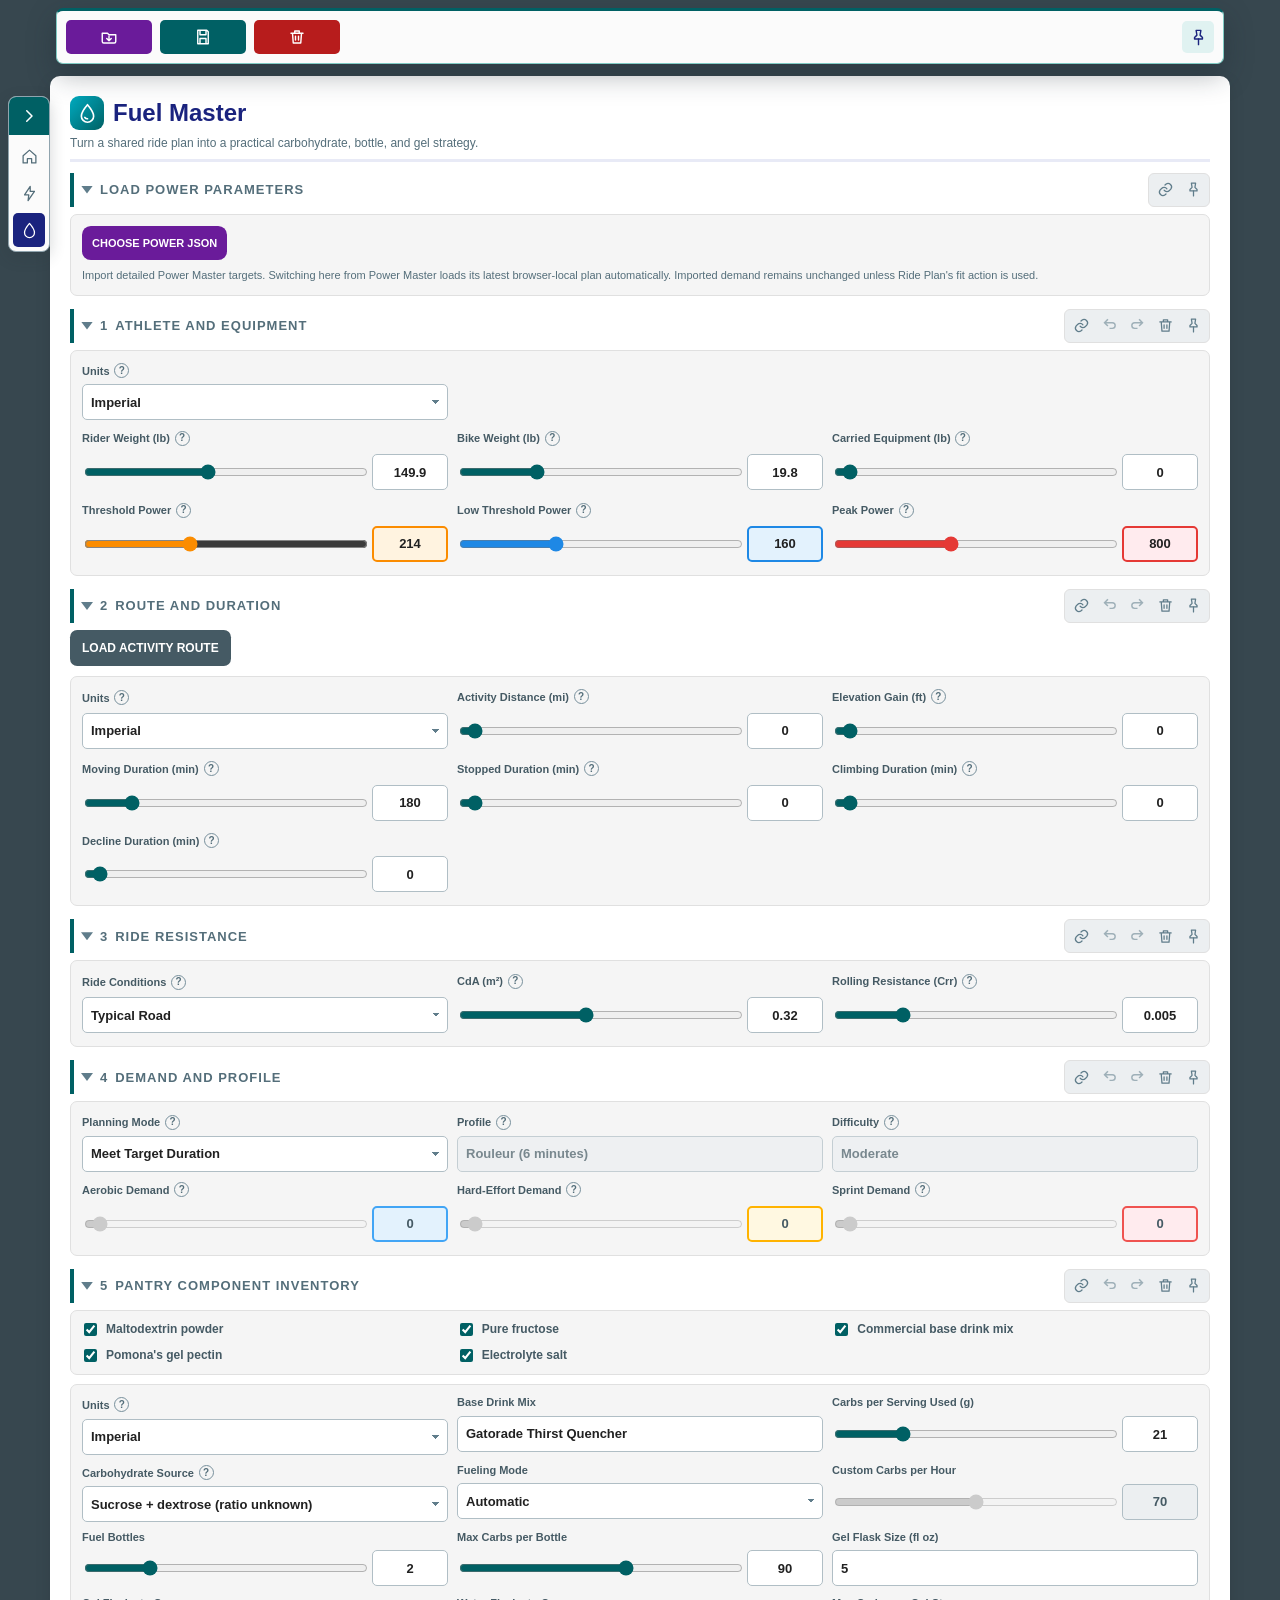
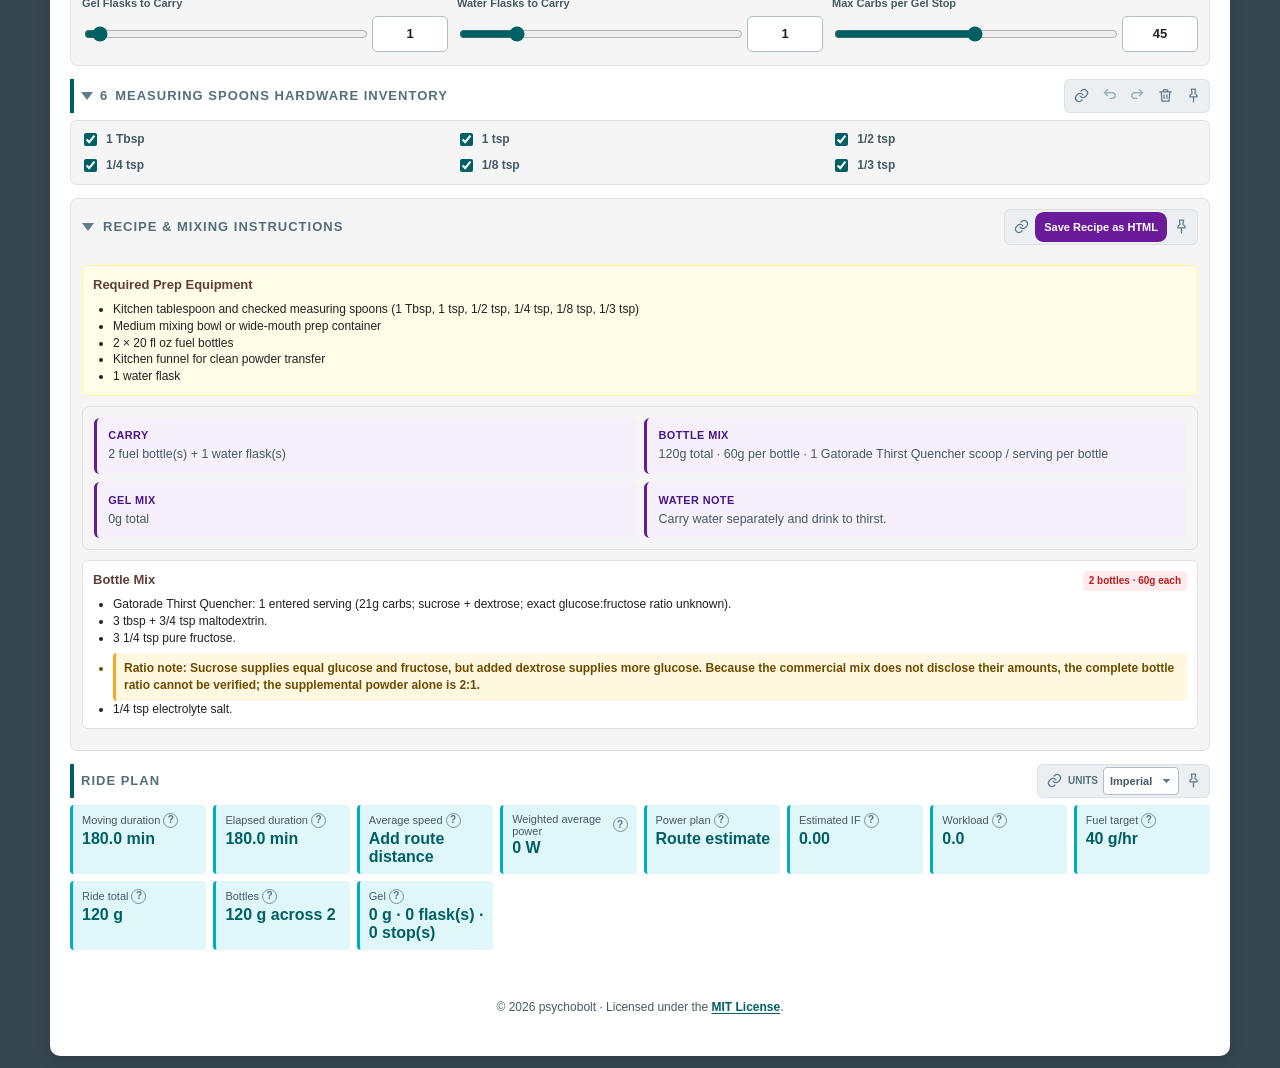
==== commit 0a365bd6: "Refine Velo Tools planning and fueling" ====
--- a/velo-tools/fuel-master.html
+++ b/velo-tools/fuel-master.html
@@ -17,15 +17,15 @@
     <p>Turn a shared ride plan into a practical carbohydrate, bottle, and gel strategy.</p>
   </header>
 
-  <div class="section-label">0&nbsp; Load Power Parameters</div>
-  <nav id="parameter-actions" class="parameter-actions" aria-label="Load Power Parameters">
+  <div class="section-label">Fuel Parameters</div>
+  <nav id="parameter-actions" class="parameter-actions" aria-label="Fuel Parameters">
     <div class="parameter-file-slot">
-      <button id="load-button" class="parameter-load parameter-icon-button" type="button" title="Load Power Parameters" aria-label="Load Power Parameters"><svg viewBox="0 0 24 24" aria-hidden="true"><path d="M3 7h7l2 2h9v9a2 2 0 0 1-2 2H5a2 2 0 0 1-2-2V7Zm9 10V11m0 6 3-3m-3 3-3-3"/></svg></button>
-      <div id="loaded-plan-control" class="loaded-file-control" hidden>
-        <input id="loaded-plan-name" type="text" readonly aria-label="Loaded parameter file" title="Click to replace the loaded parameter file">
-        <button id="remove-plan" class="icon-button danger" type="button" title="Remove loaded parameter file" aria-label="Remove loaded parameter file"><svg viewBox="0 0 24 24" aria-hidden="true"><path d="M4 7h16M9 7V4h6v3m3 0-1 13H7L6 7m4 4v5m4-5v5"/></svg></button>
+      <button id="load-fuel-button" class="parameter-load parameter-icon-button" type="button" title="Load Fuel Parameters" aria-label="Load Fuel Parameters"><svg viewBox="0 0 24 24" aria-hidden="true"><path d="M3 7h7l2 2h9v9a2 2 0 0 1-2 2H5a2 2 0 0 1-2-2V7Zm9 10V11m0 6 3-3m-3 3-3-3"/></svg></button>
+      <div id="loaded-fuel-control" class="loaded-file-control" hidden>
+        <input id="loaded-fuel-name" type="text" readonly aria-label="Loaded fuel parameter file" title="Click to replace the loaded fuel parameter file">
+        <button id="remove-fuel-parameters" class="icon-button danger" type="button" title="Remove loaded fuel parameter file" aria-label="Remove loaded fuel parameter file"><svg viewBox="0 0 24 24" aria-hidden="true"><path d="M4 7h16M9 7V4h6v3m3 0-1 13H7L6 7m4 4v5m4-5v5"/></svg></button>
       </div>
-      <input class="file-input" id="load-plan" type="file" accept="application/json,.json">
+      <input class="file-input" id="load-fuel-parameters" type="file" accept="application/json,.json">
     </div>
     <button id="save-button" class="parameter-save parameter-icon-button" type="button" title="Save Parameters" aria-label="Save Parameters"><svg viewBox="0 0 24 24" aria-hidden="true"><path d="M5 3h12l2 2v16H5V3Zm3 0v6h8V3M8 21v-7h8v7"/></svg></button>
     <button id="reset-button" class="danger parameter-icon-button" type="button" title="Reset Parameters" aria-label="Reset Parameters"><svg viewBox="0 0 24 24" aria-hidden="true"><path d="M4 7h16M9 7V4h6v3m3 0-1 13H7L6 7m4 4v5m4-5v5"/></svg></button>
@@ -35,6 +35,18 @@
 
   <main class="layout">
     <div class="stack">
+      <details id="section-power-import" class="card collapsible-section" open>
+        <summary class="section-title"><div class="section-heading"><h2>Load Power Parameters</h2></div><div class="section-actions"><button type="button" class="icon-button section-link" data-section-link="section-power-import" title="Copy link to Load Power Parameters" aria-label="Copy link to Load Power Parameters"><svg viewBox="0 0 24 24" aria-hidden="true"><path d="M10 13a5 5 0 0 0 7.5.5l2-2a5 5 0 0 0-7-7l-1.2 1.2"/><path d="M14 11a5 5 0 0 0-7.5-.5l-2 2a5 5 0 0 0 7 7l1.2-1.2"/></svg></button><button class="icon-button section-sticky-toggle" type="button" data-sticky-target="section-power-import" title="Pin while scrolling" aria-label="Pin while scrolling" aria-pressed="false"><svg viewBox="0 0 24 24" aria-hidden="true"><path d="M9 3h6l-1 6 3 3v2H7v-2l3-3-1-6Z"/><path d="M12 14v7"/></svg></button></div></summary>
+        <div class="power-import-panel">
+          <div class="power-import-file">
+            <button id="load-power-button" class="parameter-load" type="button">Choose Power JSON</button>
+            <div id="loaded-power-control" class="loaded-file-control" hidden><input id="loaded-power-name" type="text" readonly aria-label="Loaded power parameter file" title="Click to replace the loaded power parameter file"><button id="remove-power-plan" class="icon-button danger" type="button" title="Remove power parameters" aria-label="Remove power parameters"><svg viewBox="0 0 24 24" aria-hidden="true"><path d="M4 7h16M9 7V4h6v3m3 0-1 13H7L6 7m4 4v5m4-5v5"/></svg></button></div>
+            <input class="file-input" id="load-power-plan" type="file" accept="application/json,.json">
+          </div>
+          <button id="load-local-power-plan" class="secondary" type="button" hidden>Use Latest Local Power Plan</button>
+          <p>Import detailed Power Master targets. Switching here from Power Master loads its latest browser-local plan automatically. Imported demand remains unchanged unless Ride Plan's fit action is used.</p>
+        </div>
+      </details>
       <section id="authority-note" class="locked-note" hidden></section>
       <div id="planning-fields" class="stack"></div>
       <details id="section-pantry" class="card collapsible-section" open>
@@ -49,7 +61,8 @@
         <div class="field-grid field-grid--three">
           <label class="field"><span class="field-label">Units <span class="tooltip" tabindex="0" role="note" data-tooltip="Controls the displayed gel volume unit. The saved plan keeps the canonical fluid-ounce value.">?</span></span><select id="fuel-units"><option value="imperial">Imperial</option><option value="metric">Metric</option></select></label>
           <label id="commercial-name-field" class="field"><span>Base Drink Mix</span><input id="drink-name" type="text" value="Gatorade Thirst Quencher"></label>
-          <label id="commercial-carbs-field" class="field"><span>Carbs per Serving (g)</span><input id="drink-carbs" type="number" min="0" max="100" step="1" value="21" data-slider-max="100"></label>
+          <label id="commercial-carbs-field" class="field"><span>Carbs per Serving Used (g)</span><input id="drink-carbs" type="number" min="0" max="100" step="1" value="21" data-slider-max="100"></label>
+          <label id="commercial-carb-source-field" class="field"><span class="field-label">Carbohydrate Source <span class="tooltip" tabindex="0" role="note" data-tooltip="Select the commercial mix's carbohydrate source. This lets the recipe estimate the complete bottle's glucose-to-fructose balance when the composition is known.">?</span></span><select id="drink-carb-source"><option value="sucrose-dextrose">Sucrose + dextrose (ratio unknown)</option><option value="sucrose">Sucrose / table sugar (1:1)</option><option value="dextrose">Dextrose / glucose only</option><option value="maltodextrin">Maltodextrin / glucose only</option><option value="dual-2-1">Known 2:1 glucose:fructose</option></select></label>
           <label class="field"><span>Fueling Mode</span><select id="fuel-mode"><option value="automatic">Automatic</option><option value="easy">Easy / Recovery</option><option value="endurance">Endurance</option><option value="hard">Hard Training</option><option value="race">Race</option><option value="custom">Custom</option></select></label>
           <label class="field"><span>Custom Carbs per Hour</span><input id="custom-carbs" type="number" min="20" max="120" step="1" value="70" data-slider-min="20" data-slider-max="120"></label>
           <label class="field"><span>Fuel Bottles</span><input id="bottles" type="number" min="0" max="10" step="1" value="2" data-slider-max="10"></label>
@@ -83,11 +96,11 @@
 
       <section id="section-ride-plan" class="card ride-plan-section">
         <header class="section-title"><div class="section-heading"><h2>Ride Plan</h2></div><div class="section-actions"><button type="button" class="icon-button section-link" data-section-link="section-ride-plan" title="Copy link to Ride Plan" aria-label="Copy link to Ride Plan"><svg viewBox="0 0 24 24" aria-hidden="true"><path d="M10 13a5 5 0 0 0 7.5.5l2-2a5 5 0 0 0-7-7l-1.2 1.2"/><path d="M14 11a5 5 0 0 0-7.5-.5l-2 2a5 5 0 0 0 7 7l1.2-1.2"/></svg></button><label class="summary-units">Units <select id="summary-units"><option value="imperial">Imperial</option><option value="metric">Metric</option></select></label><button class="icon-button section-sticky-toggle" type="button" data-sticky-target="section-ride-plan" title="Pin while scrolling" aria-label="Pin while scrolling" aria-pressed="false"><svg viewBox="0 0 24 24" aria-hidden="true"><path d="M9 3h6l-1 6 3 3v2H7v-2l3-3-1-6Z"/><path d="M12 14v7"/></svg></button></div></header>
-        <div id="summary"></div>
+        <div id="summary" class="summary-grid"></div>
       </section>
     </div>
   </main>
-  <footer class="site-footer">Velo Tools is open source software licensed under the <a href="./LICENSE">MIT License</a>.</footer>
+  <footer class="site-footer">&copy; 2026 psychobolt &middot; Licensed under the <a href="./LICENSE">MIT License</a>.</footer>
 </div>
 
   <script src="./scripts/utils/functions.js"></script>
--- a/velo-tools/styles.css
+++ b/velo-tools/styles.css
@@ -101,6 +101,9 @@
 .demand-high:focus { border-color: #f57f17 !important; box-shadow: 0 0 0 3px #ffecb3; }
 .demand-peak { background: #ffebee !important; border: 2px solid #ef5350 !important; }
 .demand-peak:focus { border-color: #c62828 !important; box-shadow: 0 0 0 3px #ffcdd2; }
+.number-slider--aerobic { accent-color: #1e88e5 !important; }
+.number-slider--hard { accent-color: #ffb300 !important; }
+.number-slider--sprint { accent-color: #ef5350 !important; }
 .power-zone { --power-zone-color: #78909c; --power-zone-fill: #eceff1; }
 .power-zone--low { --power-zone-color: #1e88e5; --power-zone-fill: #e3f2fd; }
 .power-zone--threshold { --power-zone-color: #fb8c00; --power-zone-fill: #fff3e0; }
@@ -108,8 +111,8 @@
 .power-zone input[type="number"] { border: 2px solid var(--power-zone-color) !important; background: var(--power-zone-fill) !important; }
 .power-zone input[type="number"]:focus { outline: 0; box-shadow: 0 0 0 3px color-mix(in srgb, var(--power-zone-color) 25%, transparent); }
 .power-zone .number-slider { accent-color: var(--power-zone-color); }
-.site-footer { width: min(calc(100% - 24px), var(--content-max)); margin: 22px auto 0; padding: 14px 12px 20px; border-top: 1px solid rgba(255, 255, 255, .28); color: #eceff1; font-size: 12px; line-height: 1.45; text-align: center; }
-.site-footer a { color: #fff; font-weight: 750; text-underline-offset: 2px; }
+.site-footer { width: min(calc(100% - 24px), var(--content-max)); margin: 22px auto 0; padding: 14px 12px 20px; color: #455a64; font-size: 12px; line-height: 1.45; text-align: center; }
+.site-footer a { color: var(--color-accent); font-weight: 800; text-underline-offset: 2px; }
 .status { min-height: 1.3rem; margin: .25rem 0; color: #526071; font-size: .85rem; }
 .status[data-kind="error"] { color: var(--danger); }
 .floating-status { position: fixed; left: 50%; bottom: 18px; z-index: 1400; width: max-content; max-width: calc(100vw - 24px); min-height: 0; margin: 0; padding: .7rem .9rem; border: 1px solid #80cbc4; border-radius: .55rem; color: #fff; background: #006064; box-shadow: 0 7px 24px rgba(0,0,0,.3); font-size: .78rem; font-weight: 750; line-height: 1.35; transform: translate(-50%, calc(100% + 36px)); opacity: 0; visibility: hidden; pointer-events: none; transition: transform .2s ease, opacity .2s ease, visibility .2s ease; }
--- a/velo-tools/tool-shell.css
+++ b/velo-tools/tool-shell.css
@@ -86,7 +86,7 @@
    so the header and first form section move down rather than being obscured. */
 .tool-page:has(.parameter-actions.is-section-pinned) { padding-top: 76px; }
 .tool-page:has(.parameter-actions.is-section-pinned) > .app > .section-label { display: none; }
-.tool-page:has(.pinned-section-dock > .is-floating-minimized) { padding-bottom: 68px; }
+.tool-page:has(.pinned-section-dock > .is-floating-minimized) { padding-bottom: 52px; }
 
 .tool-page .parameter-actions:has(.loaded-file-control:not([hidden])) {
   grid-template-columns: minmax(220px, 300px) 86px 86px minmax(12px, 1fr) 32px;
@@ -548,7 +548,7 @@
 @media (max-width: 640px) {
   .tool-page { padding: 5px; }
   .tool-page:has(.parameter-actions.is-section-pinned) { padding-top: 56px; }
-  .tool-page:has(.pinned-section-dock > .is-floating-minimized) { padding-bottom: 62px; }
+  .tool-page:has(.pinned-section-dock > .is-floating-minimized) { padding-bottom: 50px; }
   .tool-page .app { padding: 10px; }
   .tool-page .parameter-actions { grid-template-columns: 38px 38px 38px minmax(8px, 1fr) 32px; align-items: center; gap: 4px; padding: 6px; }
   .tool-page .parameter-actions.is-sticky { top: 4px; }
@@ -638,8 +638,10 @@
     bottom: 6px !important;
     left: var(--taskbar-left) !important;
     width: var(--taskbar-width) !important;
+    min-height: 0 !important;
     max-height: none;
     margin: 0;
+    padding: 4px;
   }
   .tool-page .pinned-section-dock > details.is-section-pinned.is-section-fullscreen,
   .tool-page .pinned-section-dock > section.is-section-pinned.is-section-fullscreen,
--- a/velo-tools/fuel-master.css
+++ b/velo-tools/fuel-master.css
@@ -80,6 +80,7 @@
 }
 
 .fuel-master-page .equipment-card { border-color: #fff59d; background: #fffde7; }
+.fuel-master-page .recipe-warning { margin-top: 7px; padding: 7px 8px; border-left: 3px solid #f9a825; border-radius: 4px; color: #6d4c00; background: #fff8e1; font-weight: 700; }
 .fuel-master-page .equipment-card h3,
 .fuel-master-page .recipe-card h3 { margin: 0 0 7px; color: #5d4037; font-size: 13px; }
 .fuel-master-page .equipment-card ul,
@@ -87,10 +88,13 @@
 .fuel-master-page .recipe-card ol { margin: 0; padding-left: 20px; }
 .fuel-master-page .target-badge { float: right; padding: 3px 6px; border-radius: var(--radius-sm); color: #b71c1c; background: #ffebee; font-size: 10px; }
 
-.fuel-master-page #summary { display: grid; grid-template-columns: repeat(2, minmax(0, 1fr)); gap: 7px; }
-.fuel-master-page #summary .metric:has(.metric-actions) { grid-column: 1 / -1; }
 .fuel-master-page .ride-plan-section { margin-top: 13px; }
 .fuel-master-page .recipe-item { min-width: 0; }
+.fuel-master-page .power-import-panel { display: grid; grid-template-columns: minmax(220px, 1fr) auto; gap: 8px; align-items: center; padding: 11px; border: 1px solid var(--color-border); border-radius: var(--radius-md); background: var(--color-panel); }
+.fuel-master-page .power-import-file { min-width: 0; }
+.fuel-master-page .power-import-file > button { min-height: 34px; padding: 6px 10px; font-size: 11px; text-transform: uppercase; }
+.fuel-master-page .power-import-panel > .secondary { min-height: 34px; padding: 6px 10px; font-size: 11px; }
+.fuel-master-page .power-import-panel > p { grid-column: 1 / -1; margin: 0; color: var(--color-text-muted); font-size: 11px; line-height: 1.45; }
 
 @media (max-width: 1120px) {
   .fuel-master-page .layout { grid-template-columns: 1fr; }
@@ -98,7 +102,7 @@
 
 @media (max-width: 640px) {
   .fuel-master-page .checklist-group { grid-template-columns: repeat(2, minmax(0, 1fr)); padding: 8px; }
-  .fuel-master-page #summary { grid-template-columns: repeat(2, minmax(0, 1fr)); }
+  .fuel-master-page .power-import-panel { grid-template-columns: 1fr; }
 }
 
 @media (max-width: 420px) {
